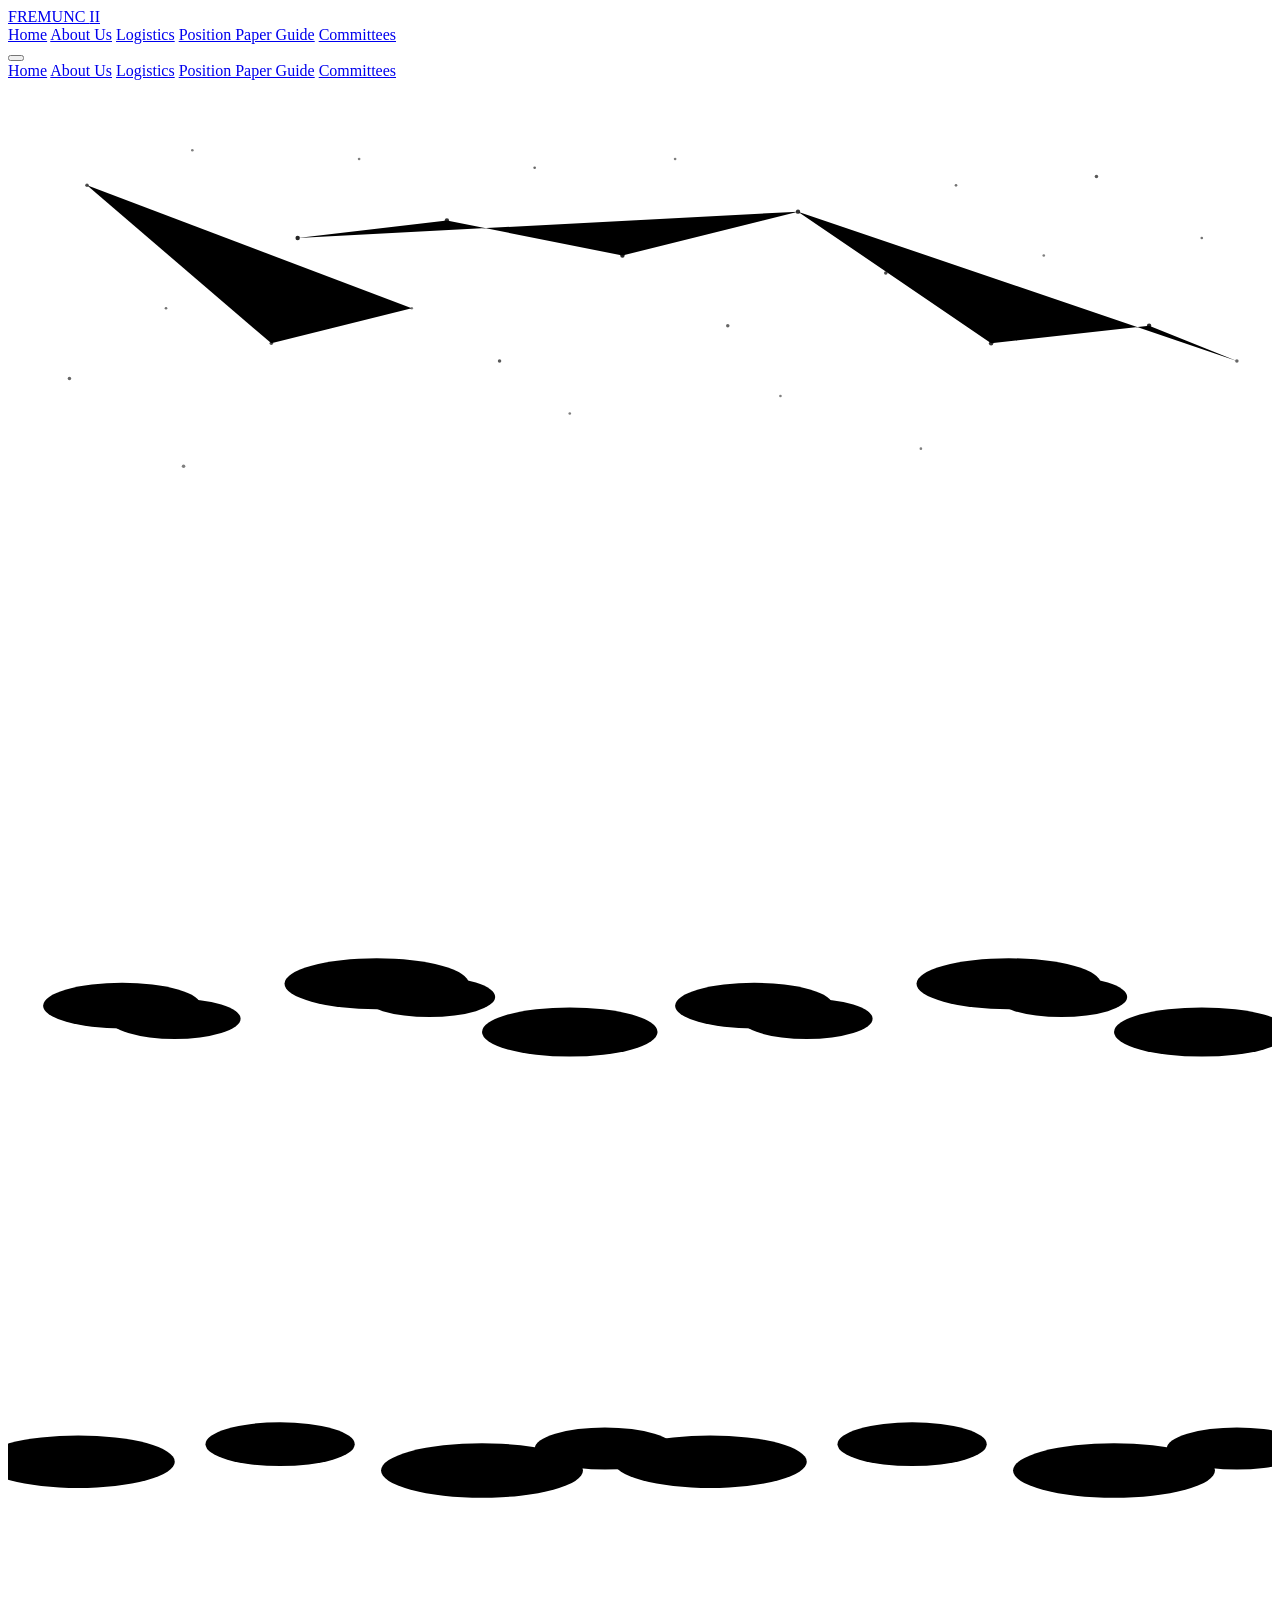
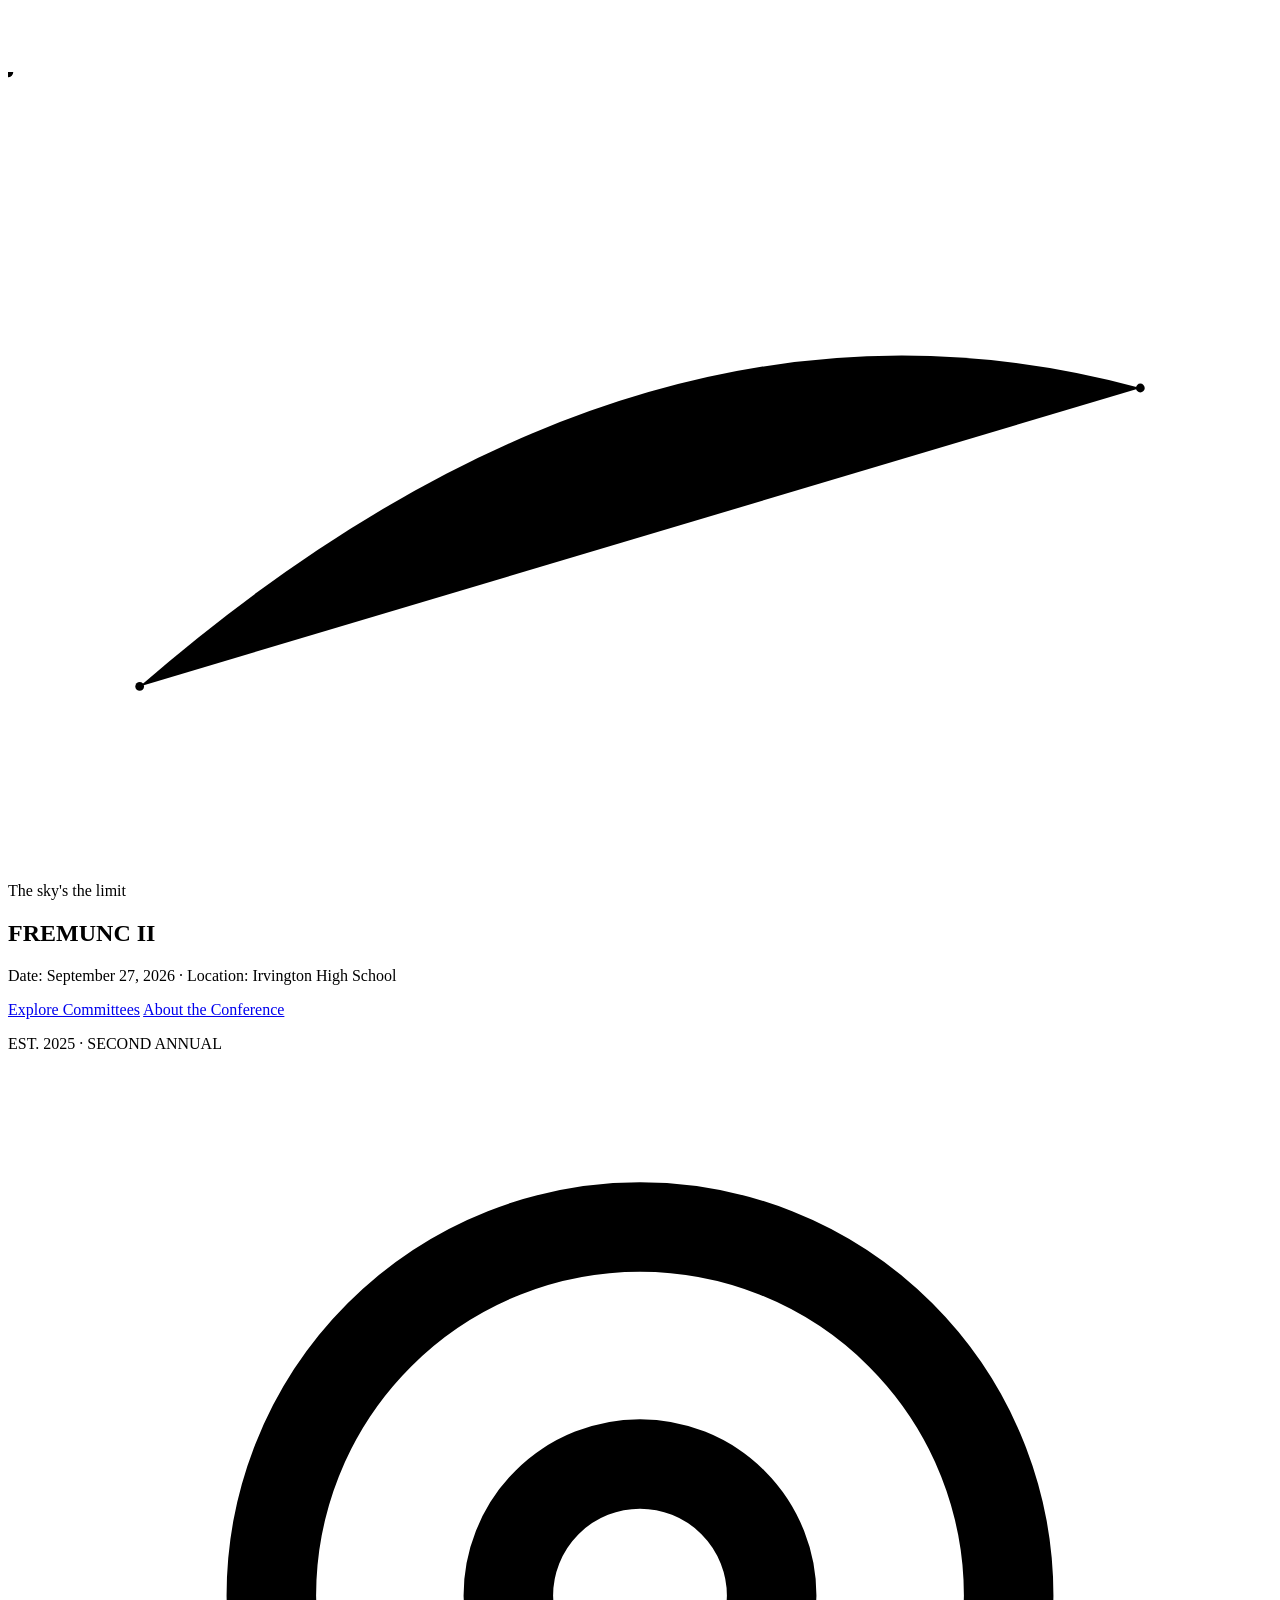
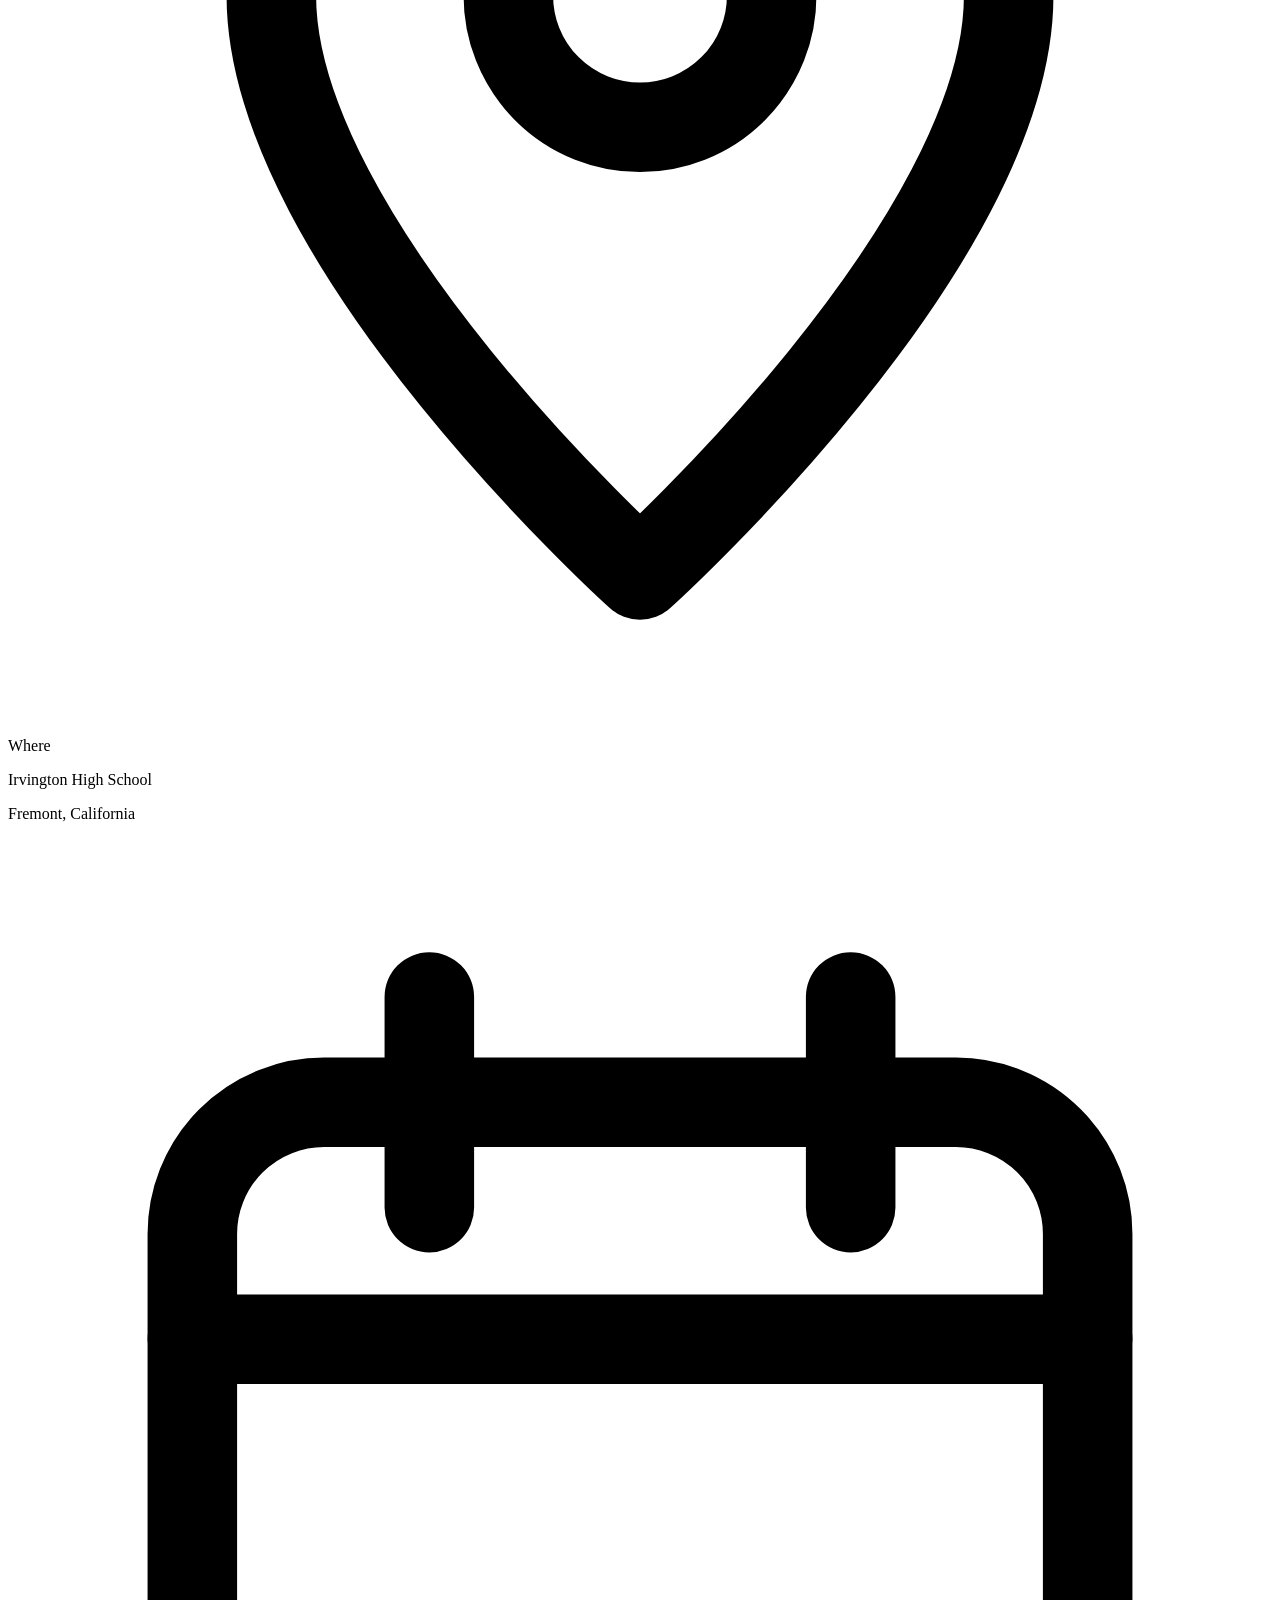
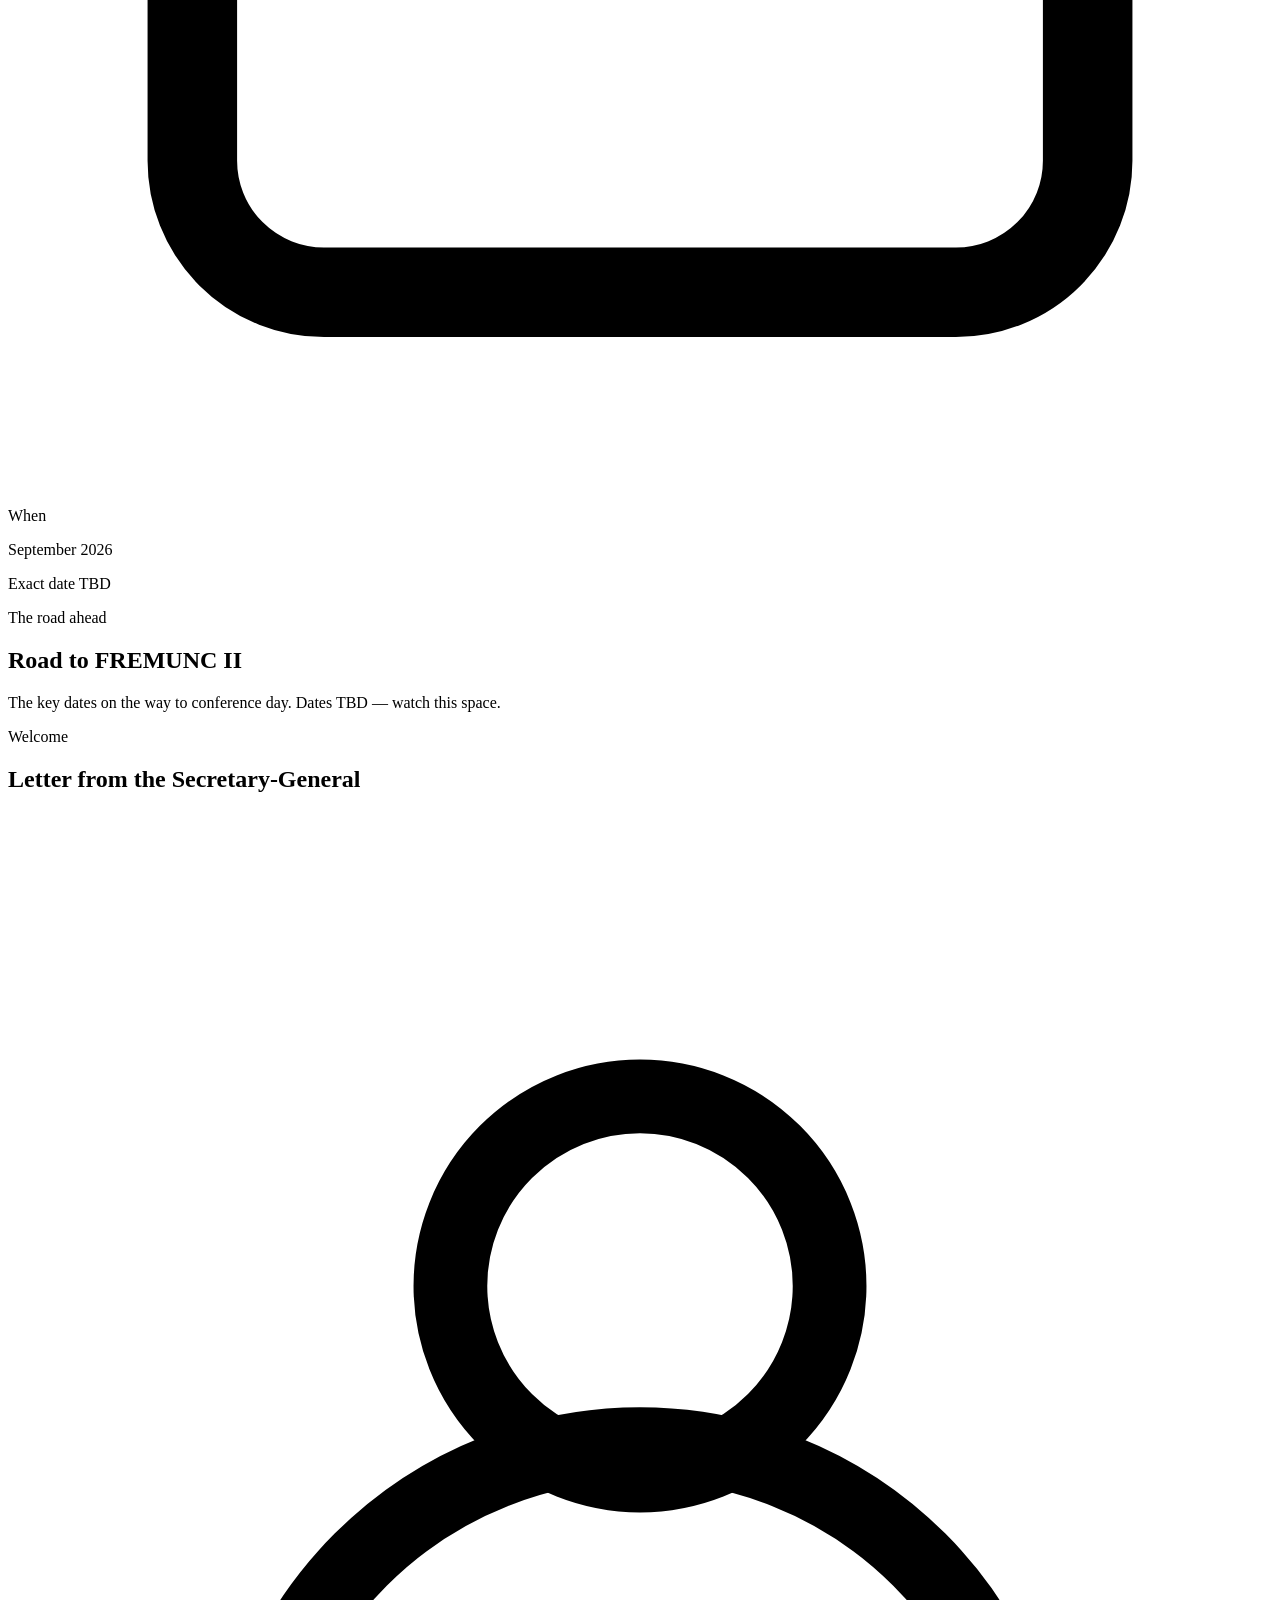
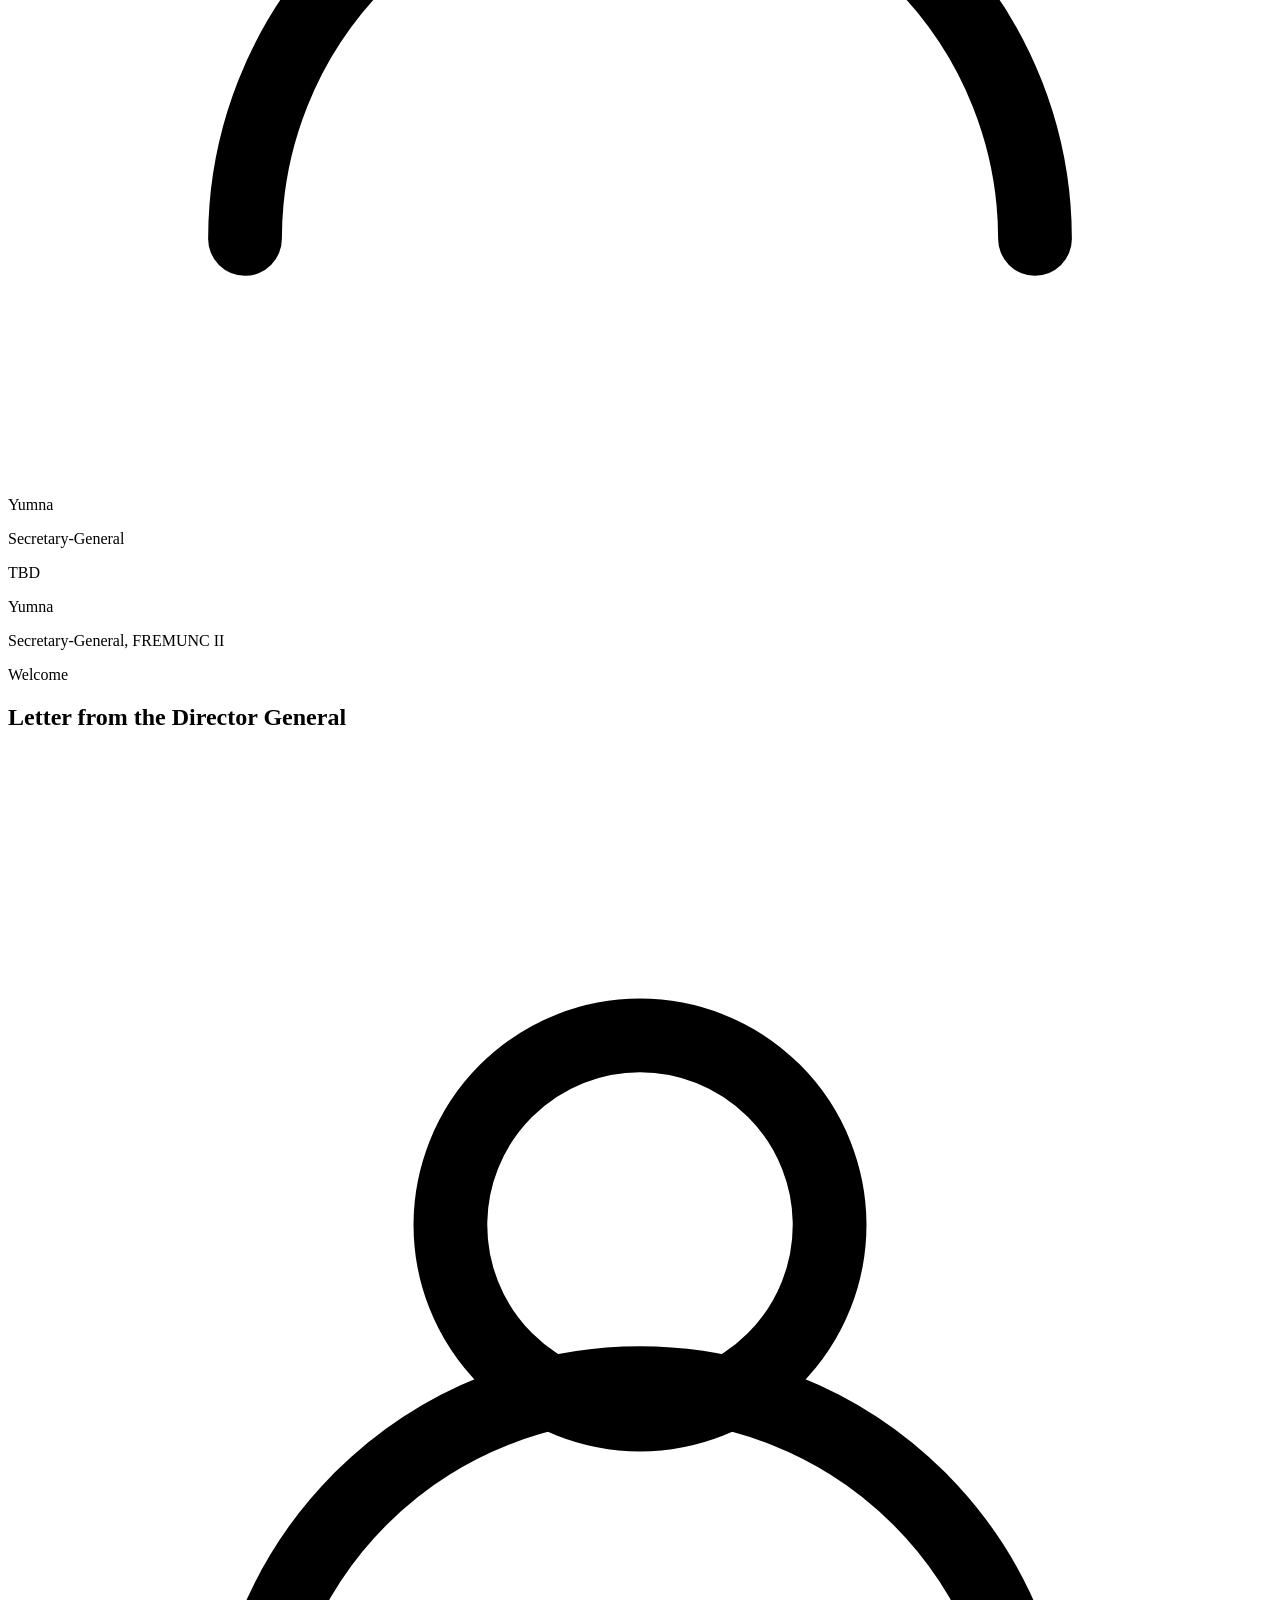
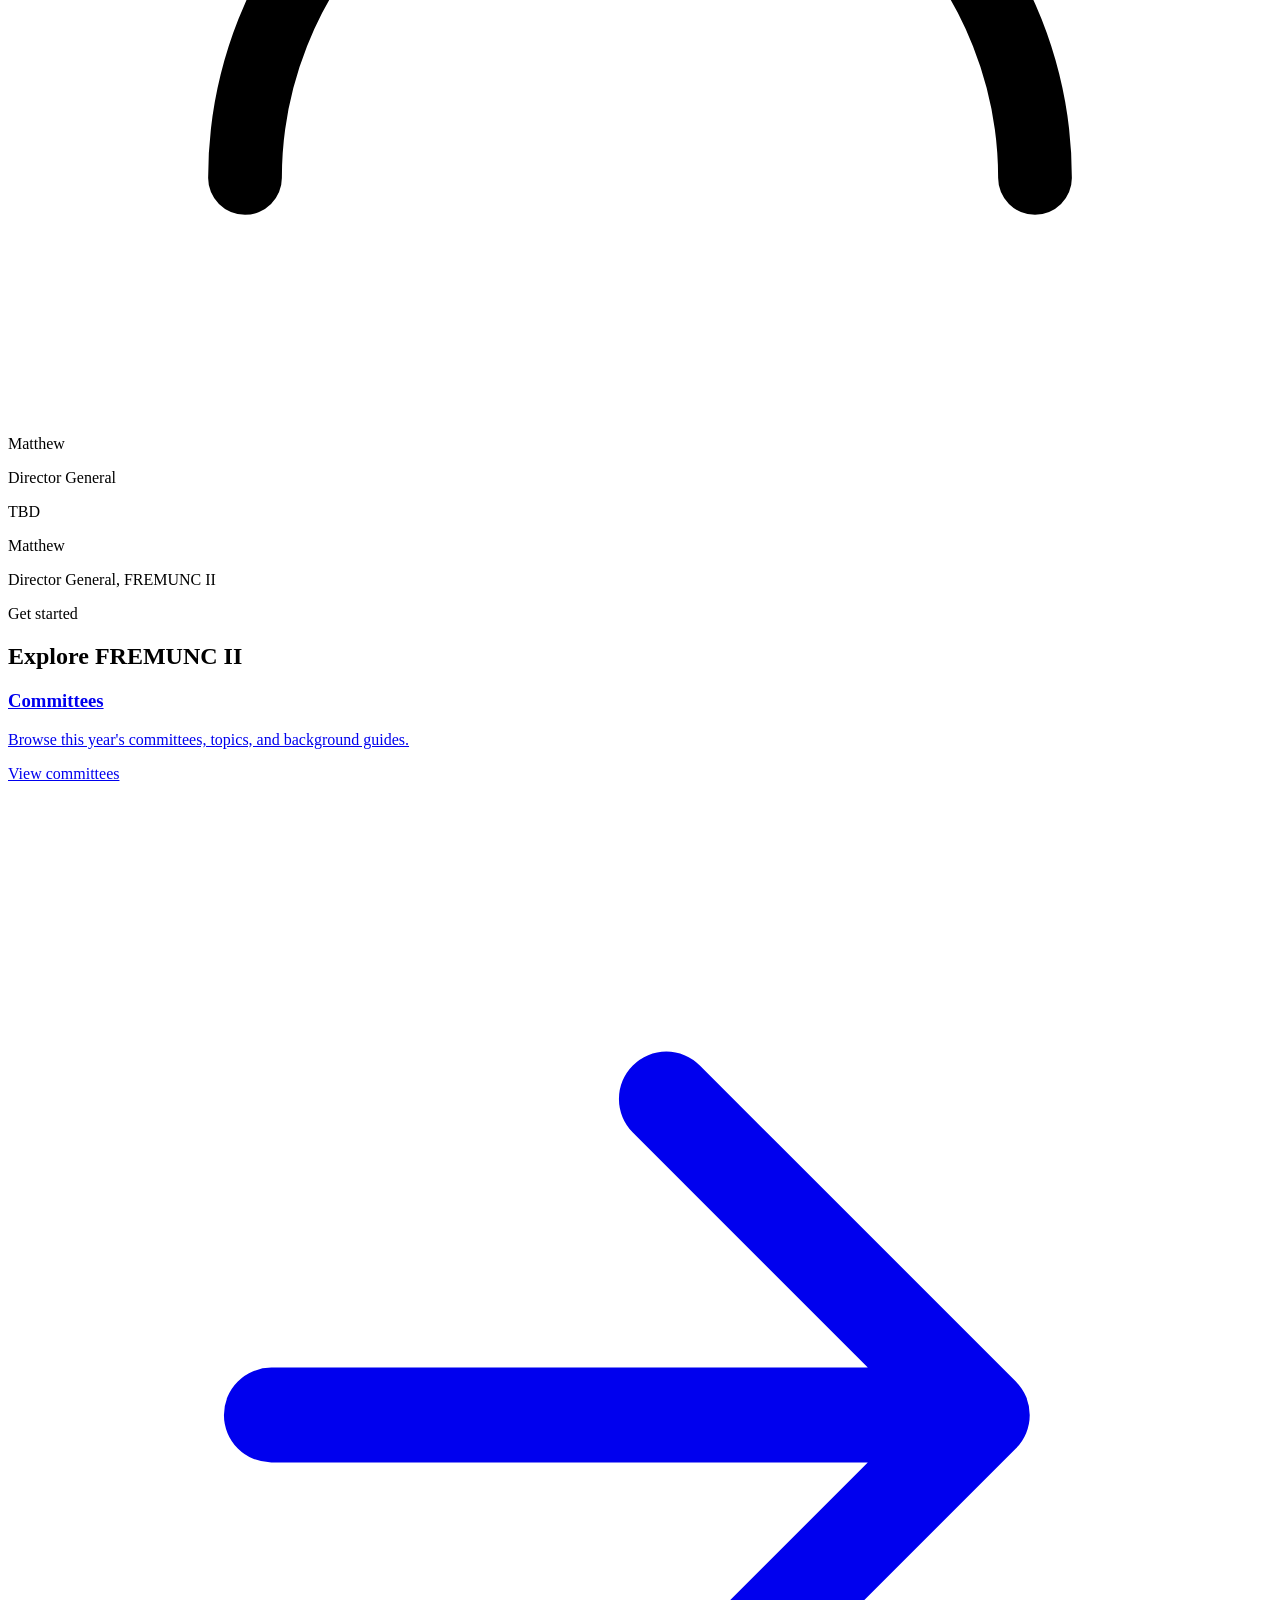
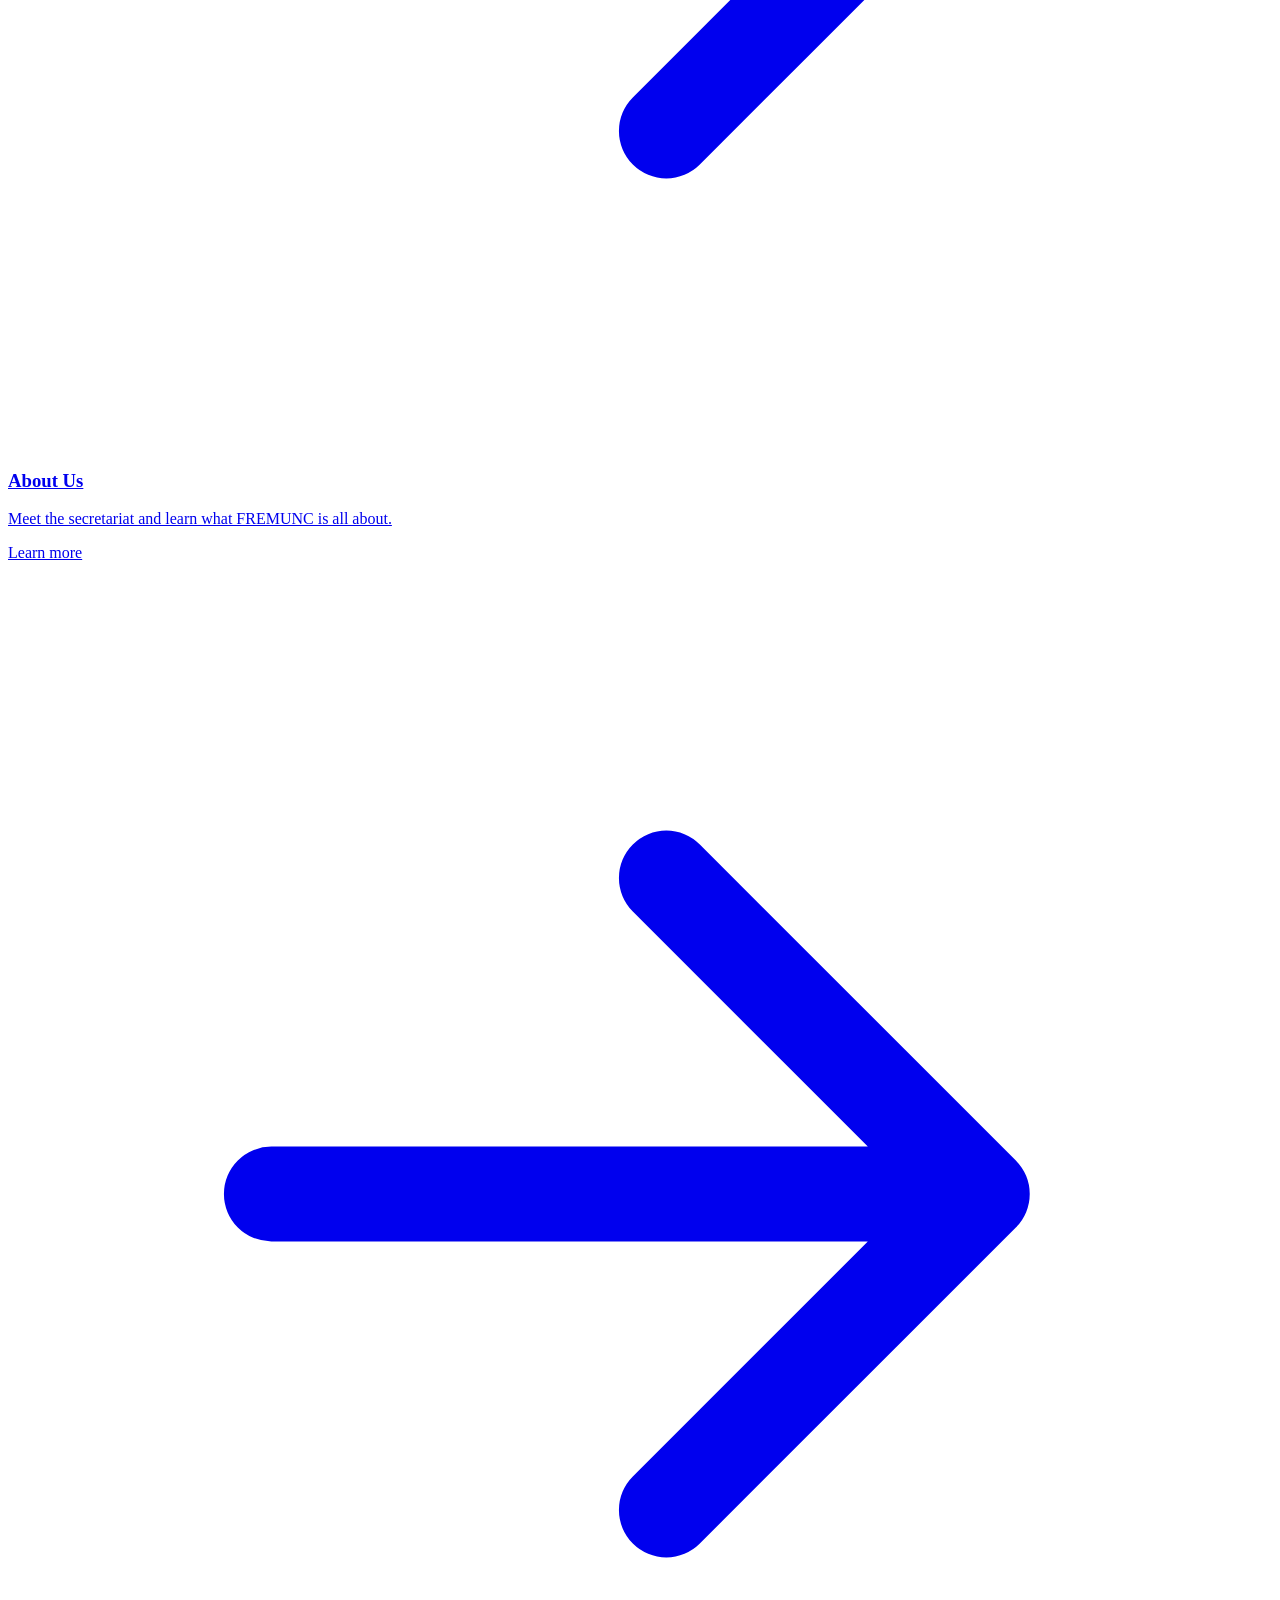
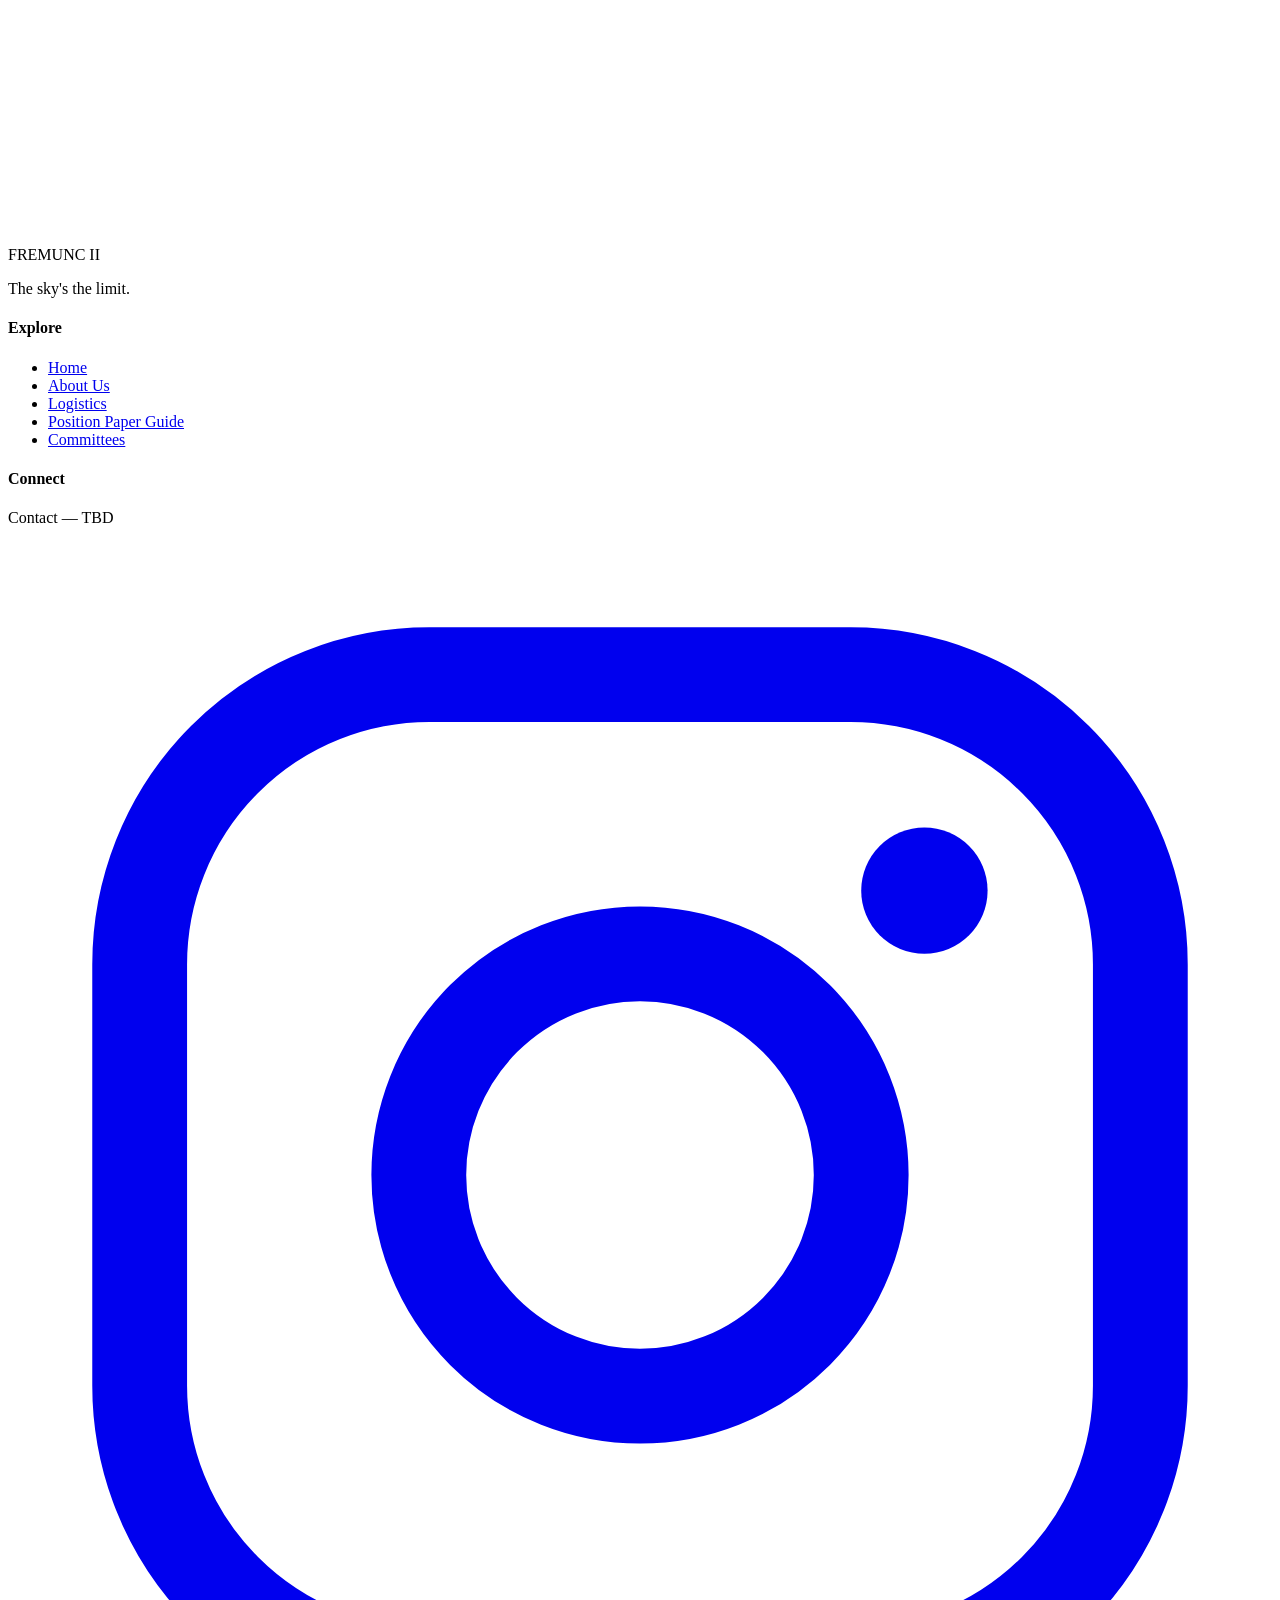
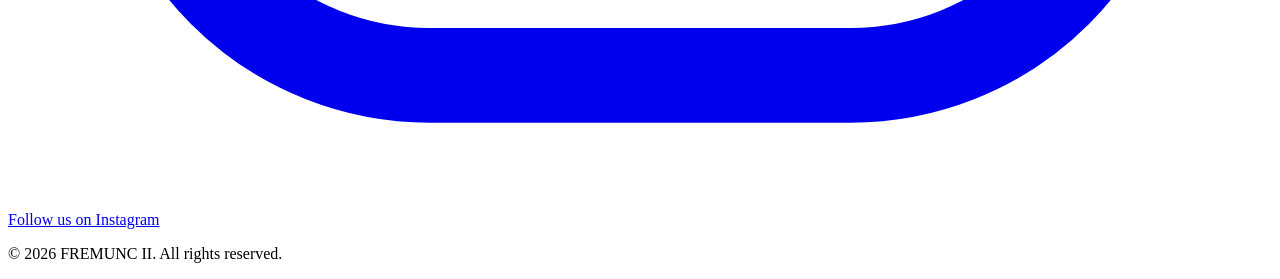
==== index.html @ cac78bc6 "Add files via upload" ====
<!DOCTYPE html>
<html lang="en">
<head>
  <meta charset="UTF-8">
  <meta name="viewport" content="width=device-width, initial-scale=1.0">
  <title>FREMUNC II — Home</title>
  <meta name="description" content="FREMUNC II — the second annual Model United Nations conference. The sky's the limit.">

  <!-- Fonts: Abril Fatface (display) + Inter (body) -->
  <link rel="preconnect" href="https://fonts.googleapis.com">
  <link rel="preconnect" href="https://fonts.gstatic.com" crossorigin>
  <link href="https://fonts.googleapis.com/css2?family=Abril+Fatface&family=Inter:wght@400;500;600&display=swap" rel="stylesheet">

  <link rel="stylesheet" href="css/styles.css">

  <!-- Progressive-enhancement flag: set before paint so scroll-reveal
       elements start hidden without a flash. -->
  <script>document.documentElement.classList.add('has-js');</script>
  <script src="js/main.js" defer></script>
</head>
<body>

  <!-- ============================ HEADER ============================ -->
  <header class="site-header" id="siteHeader">
    <div class="container header-inner">
      <a class="brand" href="index.html" aria-label="FREMUNC II — home">
        <!-- Swap this text lockup for your logo when ready:
             <img src="assets/logo.png" alt="FREMUNC II" class="brand-logo"> -->
        <span class="brand-lockup">FREMUNC&nbsp;<span class="brand-mark">II</span></span>
      </a>

      <nav class="nav-desktop" aria-label="Primary">
        <a href="index.html" class="active" aria-current="page">Home</a>
        <a href="about.html">About Us</a>
        <a href="logistics.html">Logistics</a>
        <a href="position-paper-guide.html">Position Paper Guide</a>
        <a href="committees.html">Committees</a>
      </nav>

      <button class="nav-toggle" id="navToggle" aria-label="Open menu"
              aria-expanded="false" aria-controls="mobileMenu">
        <span class="nav-toggle-bar"></span>
        <span class="nav-toggle-bar"></span>
        <span class="nav-toggle-bar"></span>
      </button>
    </div>
  </header>

  <!-- Full-screen mobile overlay menu -->
  <div class="mobile-menu" id="mobileMenu" aria-hidden="true">
    <nav class="mobile-nav" aria-label="Mobile">
      <a href="index.html" class="active" aria-current="page">Home</a>
      <a href="about.html">About Us</a>
      <a href="logistics.html">Logistics</a>
      <a href="position-paper-guide.html">Position Paper Guide</a>
      <a href="committees.html">Committees</a>
    </nav>
  </div>

  <!-- ============================= MAIN ============================= -->
  <main>

    <!-- ============================= HERO ============================= -->
    <section class="hero" id="hero">

      <!-- Parallax sky: three inline-SVG layers (no image files). Each layer
           is translated at its own rate by initHeroParallax() in main.js. -->
      <div class="hero-sky" aria-hidden="true">

        <!-- BACK — faint scattered constellation points + a few links -->
        <div class="hero-layer" data-depth="0.12">
          <svg class="hero-constellation" viewBox="0 0 1440 900"
               preserveAspectRatio="xMidYMid slice" focusable="false">
            <g class="c-lines">
              <polyline class="c-line" points="330,180 500,160 700,200 900,150"/>
              <polyline class="c-line" points="90,120 300,300 460,260"/>
              <polyline class="c-line" points="900,150 1120,300 1300,280 1400,320"/>
            </g>
            <g class="c-dots">
              <circle class="c-dot" cx="90"   cy="120" r="2"   opacity="0.7"/>
              <circle class="c-dot" cx="210"  cy="80"  r="1.5" opacity="0.5"/>
              <circle class="c-dot" cx="330"  cy="180" r="2.5" opacity="0.85"/>
              <circle class="c-dot" cx="180"  cy="260" r="1.5" opacity="0.55"/>
              <circle class="c-dot" cx="70"   cy="340" r="2"   opacity="0.6"/>
              <circle class="c-dot" cx="400"  cy="90"  r="1.5" opacity="0.5"/>
              <circle class="c-dot" cx="300"  cy="300" r="2"   opacity="0.7"/>
              <circle class="c-dot" cx="500"  cy="160" r="2.5" opacity="0.8"/>
              <circle class="c-dot" cx="460"  cy="260" r="1.5" opacity="0.5"/>
              <circle class="c-dot" cx="600"  cy="100" r="1.5" opacity="0.6"/>
              <circle class="c-dot" cx="560"  cy="320" r="2"   opacity="0.65"/>
              <circle class="c-dot" cx="700"  cy="200" r="2.5" opacity="0.85"/>
              <circle class="c-dot" cx="760"  cy="90"  r="1.5" opacity="0.5"/>
              <circle class="c-dot" cx="820"  cy="280" r="2"   opacity="0.6"/>
              <circle class="c-dot" cx="900"  cy="150" r="2.5" opacity="0.8"/>
              <circle class="c-dot" cx="880"  cy="360" r="1.5" opacity="0.5"/>
              <circle class="c-dot" cx="1000" cy="220" r="2"   opacity="0.7"/>
              <circle class="c-dot" cx="1080" cy="120" r="1.5" opacity="0.55"/>
              <circle class="c-dot" cx="1120" cy="300" r="2.5" opacity="0.8"/>
              <circle class="c-dot" cx="1180" cy="200" r="1.5" opacity="0.5"/>
              <circle class="c-dot" cx="1240" cy="110" r="2"   opacity="0.65"/>
              <circle class="c-dot" cx="1300" cy="280" r="2.5" opacity="0.85"/>
              <circle class="c-dot" cx="1360" cy="180" r="1.5" opacity="0.55"/>
              <circle class="c-dot" cx="1400" cy="320" r="2"   opacity="0.6"/>
              <circle class="c-dot" cx="640"  cy="380" r="1.5" opacity="0.5"/>
              <circle class="c-dot" cx="200"  cy="440" r="2"   opacity="0.5"/>
              <circle class="c-dot" cx="1040" cy="420" r="1.5" opacity="0.5"/>
            </g>
          </svg>
        </div>

        <!-- MID — two soft cloud bands drifting at different speeds. Each band
             is 200% wide with the cloud set duplicated so translateX(-50%)
             loops seamlessly. -->
        <div class="hero-layer" data-depth="0.26">
          <div class="hero-clouds hero-clouds--a">
            <svg class="cloud-svg" viewBox="0 0 2880 900" preserveAspectRatio="none" focusable="false">
              <g class="cloud-shapes">
                <ellipse cx="260"  cy="300" rx="180" ry="52"/>
                <ellipse cx="380"  cy="330" rx="150" ry="46"/>
                <ellipse cx="840"  cy="250" rx="210" ry="58"/>
                <ellipse cx="960"  cy="280" rx="150" ry="46"/>
                <ellipse cx="1280" cy="360" rx="200" ry="56"/>
              </g>
              <g class="cloud-shapes" transform="translate(1440 0)">
                <ellipse cx="260"  cy="300" rx="180" ry="52"/>
                <ellipse cx="380"  cy="330" rx="150" ry="46"/>
                <ellipse cx="840"  cy="250" rx="210" ry="58"/>
                <ellipse cx="960"  cy="280" rx="150" ry="46"/>
                <ellipse cx="1280" cy="360" rx="200" ry="56"/>
              </g>
            </svg>
          </div>
          <div class="hero-clouds hero-clouds--b">
            <svg class="cloud-svg" viewBox="0 0 2880 900" preserveAspectRatio="none" focusable="false">
              <g class="cloud-shapes">
                <ellipse cx="160"  cy="430" rx="220" ry="60"/>
                <ellipse cx="620"  cy="390" rx="170" ry="50"/>
                <ellipse cx="1080" cy="450" rx="230" ry="62"/>
                <ellipse cx="1360" cy="400" rx="160" ry="48"/>
              </g>
              <g class="cloud-shapes" transform="translate(1440 0)">
                <ellipse cx="160"  cy="430" rx="220" ry="60"/>
                <ellipse cx="620"  cy="390" rx="170" ry="50"/>
                <ellipse cx="1080" cy="450" rx="230" ry="62"/>
                <ellipse cx="1360" cy="400" rx="160" ry="48"/>
              </g>
            </svg>
          </div>
        </div>

        <!-- FRONT — arcing flight path with a dot travelling along it -->
        <div class="hero-layer" data-depth="0.42">
          <svg class="hero-flight" viewBox="0 0 1440 900"
               preserveAspectRatio="xMidYMid slice" focusable="false">
            <path class="flight-path" d="M 150 700 Q 720 205 1290 360"/>
            <circle class="flight-pin" cx="150"  cy="700" r="5"/>
            <circle class="flight-pin" cx="1290" cy="360" r="5"/>
            <!-- travels via CSS offset-path (same d as the line above) -->
            <circle class="flight-plane" r="6"/>
          </svg>
        </div>
      </div>

      <!-- Content: lower-left, left-aligned -->
      <div class="hero-content">
        <div class="container">
          <p class="eyebrow hero-eyebrow">The sky's the limit</p>

          <!-- Each character is its own clip-slot so it can rise in on load. -->
          <!-- Chars are packed with no whitespace between them (whitespace
               between inline-blocks would add gaps); each word is nowrap so
               the title only ever breaks at the space, never mid-word. -->
          <h1 class="hero-title" aria-label="FREMUNC II">
            <span class="hero-title-inner" aria-hidden="true"><span class="hero-word"><span class="char"><span class="ci" style="--i:0">F</span></span><span class="char"><span class="ci" style="--i:1">R</span></span><span class="char"><span class="ci" style="--i:2">E</span></span><span class="char"><span class="ci" style="--i:3">M</span></span><span class="char"><span class="ci" style="--i:4">U</span></span><span class="char"><span class="ci" style="--i:5">N</span></span><span class="char"><span class="ci" style="--i:6">C</span></span></span> <span class="hero-word"><span class="char"><span class="ci" style="--i:7">I</span></span><span class="char"><span class="ci" style="--i:8">I</span></span></span></span>
          </h1>

          <div class="hero-details">
            <!-- Date and venue confirmed. -->
            <p class="hero-meta">
              <span>Date: September 27, 2026</span>
              <span class="sep" aria-hidden="true">·</span>
              <span>Location: Irvington High School</span>
            </p>

            <div class="hero-actions">
              <a class="btn-primary" href="committees.html">Explore Committees</a>
              <a class="btn-secondary" href="about.html">About the Conference</a>
            </div>
          </div>
        </div>
      </div>

      <!-- Vertical monospace label, bottom-right -->
      <p class="hero-est" aria-hidden="true">EST. 2025 · SECOND ANNUAL</p>

      <!-- Thin animated scroll indicator, bottom-center -->
      <a class="hero-scroll" href="#at-a-glance" aria-label="Scroll to content">
        <span class="hero-scroll-line"></span>
      </a>
    </section>

    <!-- ===================== WHERE / WHEN INFO BAR ==================== -->
    <section class="infobar" id="at-a-glance" aria-label="Where and when">
      <div class="container infobar-inner">
        <div class="infobar-item">
          <p class="infobar-label">
            <svg viewBox="0 0 24 24" fill="none" aria-hidden="true">
              <path d="M12 21s7-6.3 7-11a7 7 0 1 0-14 0c0 4.7 7 11 7 11z"
                    stroke="currentColor" stroke-width="1.7" stroke-linejoin="round"/>
              <circle cx="12" cy="10" r="2.5" stroke="currentColor" stroke-width="1.7"/>
            </svg>
            Where
          </p>
          <p class="infobar-primary">Irvington High School</p>
          <p class="infobar-secondary">Fremont, California</p>
        </div>

        <div class="infobar-rule" aria-hidden="true"></div>

        <div class="infobar-item">
          <p class="infobar-label">
            <svg viewBox="0 0 24 24" fill="none" aria-hidden="true">
              <rect x="3.5" y="5" width="17" height="15" rx="2.5" stroke="currentColor" stroke-width="1.7"/>
              <path d="M3.5 9.5h17M8 3v4M16 3v4"
                    stroke="currentColor" stroke-width="1.7" stroke-linecap="round"/>
            </svg>
            When
          </p>
          <p class="infobar-primary">September 2026</p>
          <p class="infobar-secondary">Exact date <span class="tbd">TBD</span></p>
        </div>
      </div>
    </section>

    <!-- ==================== ROAD TO FREMUNC II ==================== -->
    <!-- Milestones are rendered from TIMELINE_MILESTONES in js/main.js.
         Wide screens with motion allowed get the scroll-pinned horizontal
         timeline; otherwise a vertical IntersectionObserver timeline. -->
    <section class="timeline-section" id="road" aria-labelledby="road-heading">
      <div class="timeline-pin">
        <div class="timeline-progress" aria-hidden="true"><span class="timeline-progress-fill"></span></div>

        <div class="timeline-topbar">
          <div class="container">
            <div class="section-head">
              <p class="eyebrow">The road ahead</p>
              <h2 id="road-heading">Road to FREMUNC II</h2>
              <p>The key dates on the way to conference day. <span class="tbd">Dates TBD</span> — watch this space.</p>
            </div>
          </div>
        </div>

        <div class="timeline-viewport">
          <div class="timeline-track" id="timelineTrack">
            <div class="timeline-rail" aria-hidden="true"><span class="timeline-rail-fill"></span></div>
            <ol class="timeline-list" id="timelineList"></ol>
          </div>
        </div>
      </div>
    </section>

    <!-- ============ LETTER FROM THE SECRETARY-GENERAL ================= -->
    <section class="section section-alt" aria-labelledby="sg-heading">
      <div class="container">
        <div class="section-head">
          <p class="eyebrow">Welcome</p>
          <h2 id="sg-heading">Letter from the Secretary-General</h2>
        </div>

        <div class="letter">
          <div class="letter-media">
            <!-- TBD: swap this placeholder block for the real portrait, e.g.
                 <img class="portrait" src="assets/yumna.jpg" alt="Yumna, Secretary-General"> -->
            <div class="portrait" role="img" aria-label="Portrait of Yumna — photo coming soon">
              <svg viewBox="0 0 24 24" fill="none" aria-hidden="true">
                <circle cx="12" cy="9" r="3.6" stroke="currentColor" stroke-width="1.4"/>
                <path d="M4.5 19.5a7.5 7.5 0 0 1 15 0" stroke="currentColor"
                      stroke-width="1.4" stroke-linecap="round"/>
              </svg>
            </div>
            <div class="portrait-caption">
              <p class="portrait-name">Yumna</p>
              <p class="portrait-role">Secretary-General</p>
            </div>
          </div>

          <div class="letter-body">
            <!-- TBD: paste the Secretary-General's letter here, one <p> per paragraph. -->
            <div class="tbd-block">
              <p class="tbd">TBD</p>
            </div>

            <div class="letter-signature">
              <p class="sig-name">Yumna</p>
              <p class="sig-role">Secretary-General, FREMUNC II</p>
            </div>
          </div>
        </div>
      </div>
    </section>

    <!-- ============ LETTER FROM THE DIRECTOR GENERAL ================== -->
    <section class="section" aria-labelledby="dg-heading">
      <div class="container">
        <div class="section-head">
          <p class="eyebrow">Welcome</p>
          <h2 id="dg-heading">Letter from the Director General</h2>
        </div>

        <div class="letter">
          <div class="letter-media">
            <!-- TBD: swap this placeholder block for the real portrait, e.g.
                 <img class="portrait" src="assets/matthew.jpg" alt="Matthew, Director General"> -->
            <div class="portrait" role="img" aria-label="Portrait of Matthew — photo coming soon">
              <svg viewBox="0 0 24 24" fill="none" aria-hidden="true">
                <circle cx="12" cy="9" r="3.6" stroke="currentColor" stroke-width="1.4"/>
                <path d="M4.5 19.5a7.5 7.5 0 0 1 15 0" stroke="currentColor"
                      stroke-width="1.4" stroke-linecap="round"/>
              </svg>
            </div>
            <div class="portrait-caption">
              <p class="portrait-name">Matthew</p>
              <p class="portrait-role">Director General</p>
            </div>
          </div>

          <div class="letter-body">
            <!-- TBD: paste the Director General's letter here, one <p> per paragraph. -->
            <div class="tbd-block">
              <p class="tbd">TBD</p>
            </div>

            <div class="letter-signature">
              <p class="sig-name">Matthew</p>
              <p class="sig-role">Director General, FREMUNC II</p>
            </div>
          </div>
        </div>
      </div>
    </section>

    <!-- ======================= EXPLORE FREMUNC II ===================== -->
    <!-- Kept on the white background so the pale-blue cards read as blue.
         Extra bottom padding lets it breathe into the footer. -->
    <section class="section explore-section" aria-labelledby="explore-heading">
      <div class="container">
        <div class="section-head center">
          <p class="eyebrow">Get started</p>
          <h2 id="explore-heading">Explore FREMUNC II</h2>
        </div>

        <div class="grid-2">
          <a class="explore-card" href="committees.html">
            <div>
              <h3>Committees</h3>
              <p>Browse this year's committees, topics, and background guides.</p>
            </div>
            <span class="explore-arrow">
              View committees
              <svg viewBox="0 0 24 24" fill="none" aria-hidden="true">
                <path d="M5 12h13M12.5 6l6 6-6 6" stroke="currentColor" stroke-width="1.8"
                      stroke-linecap="round" stroke-linejoin="round"/>
              </svg>
            </span>
          </a>

          <a class="explore-card" href="about.html">
            <div>
              <h3>About Us</h3>
              <p>Meet the secretariat and learn what FREMUNC is all about.</p>
            </div>
            <span class="explore-arrow">
              Learn more
              <svg viewBox="0 0 24 24" fill="none" aria-hidden="true">
                <path d="M5 12h13M12.5 6l6 6-6 6" stroke="currentColor" stroke-width="1.8"
                      stroke-linecap="round" stroke-linejoin="round"/>
              </svg>
            </span>
          </a>
        </div>
      </div>
    </section>

  </main>

  <!-- ============================ FOOTER ============================ -->
  <footer class="site-footer">
    <div class="container footer-grid">
      <div class="footer-col">
        <p class="footer-brand-name">FREMUNC&nbsp;<span class="brand-mark">II</span></p>
        <p class="footer-tagline">The sky's the limit.</p>
      </div>

      <div class="footer-col">
        <h4>Explore</h4>
        <ul class="footer-links">
          <li><a href="index.html">Home</a></li>
          <li><a href="about.html">About Us</a></li>
          <li><a href="logistics.html">Logistics</a></li>
          <li><a href="position-paper-guide.html">Position Paper Guide</a></li>
          <li><a href="committees.html">Committees</a></li>
        </ul>
      </div>

      <div class="footer-col">
        <h4>Connect</h4>
        <p class="footer-contact">Contact — TBD</p>
        <!-- Paste the real Instagram URL/handle into href below
             (e.g. https://instagram.com/fremunc). -->
        <a class="btn-instagram" href="https://www.instagram.com/irvingtonmun/" target="_blank" rel="noopener noreferrer" aria-label="Follow FREMUNC II on Instagram">
          <svg viewBox="0 0 24 24" fill="none" aria-hidden="true">
            <rect x="2.5" y="2.5" width="19" height="19" rx="5.5"
                  stroke="currentColor" stroke-width="1.8"/>
            <circle cx="12" cy="12" r="4.2" stroke="currentColor" stroke-width="1.8"/>
            <circle cx="17.4" cy="6.6" r="1.2" fill="currentColor"/>
          </svg>
          Follow us on Instagram
        </a>
      </div>
    </div>

    <div class="footer-bottom">
      <div class="container">
        <p>&copy; 2026 FREMUNC II. All rights reserved.</p>
      </div>
    </div>
  </footer>

</body>
</html>
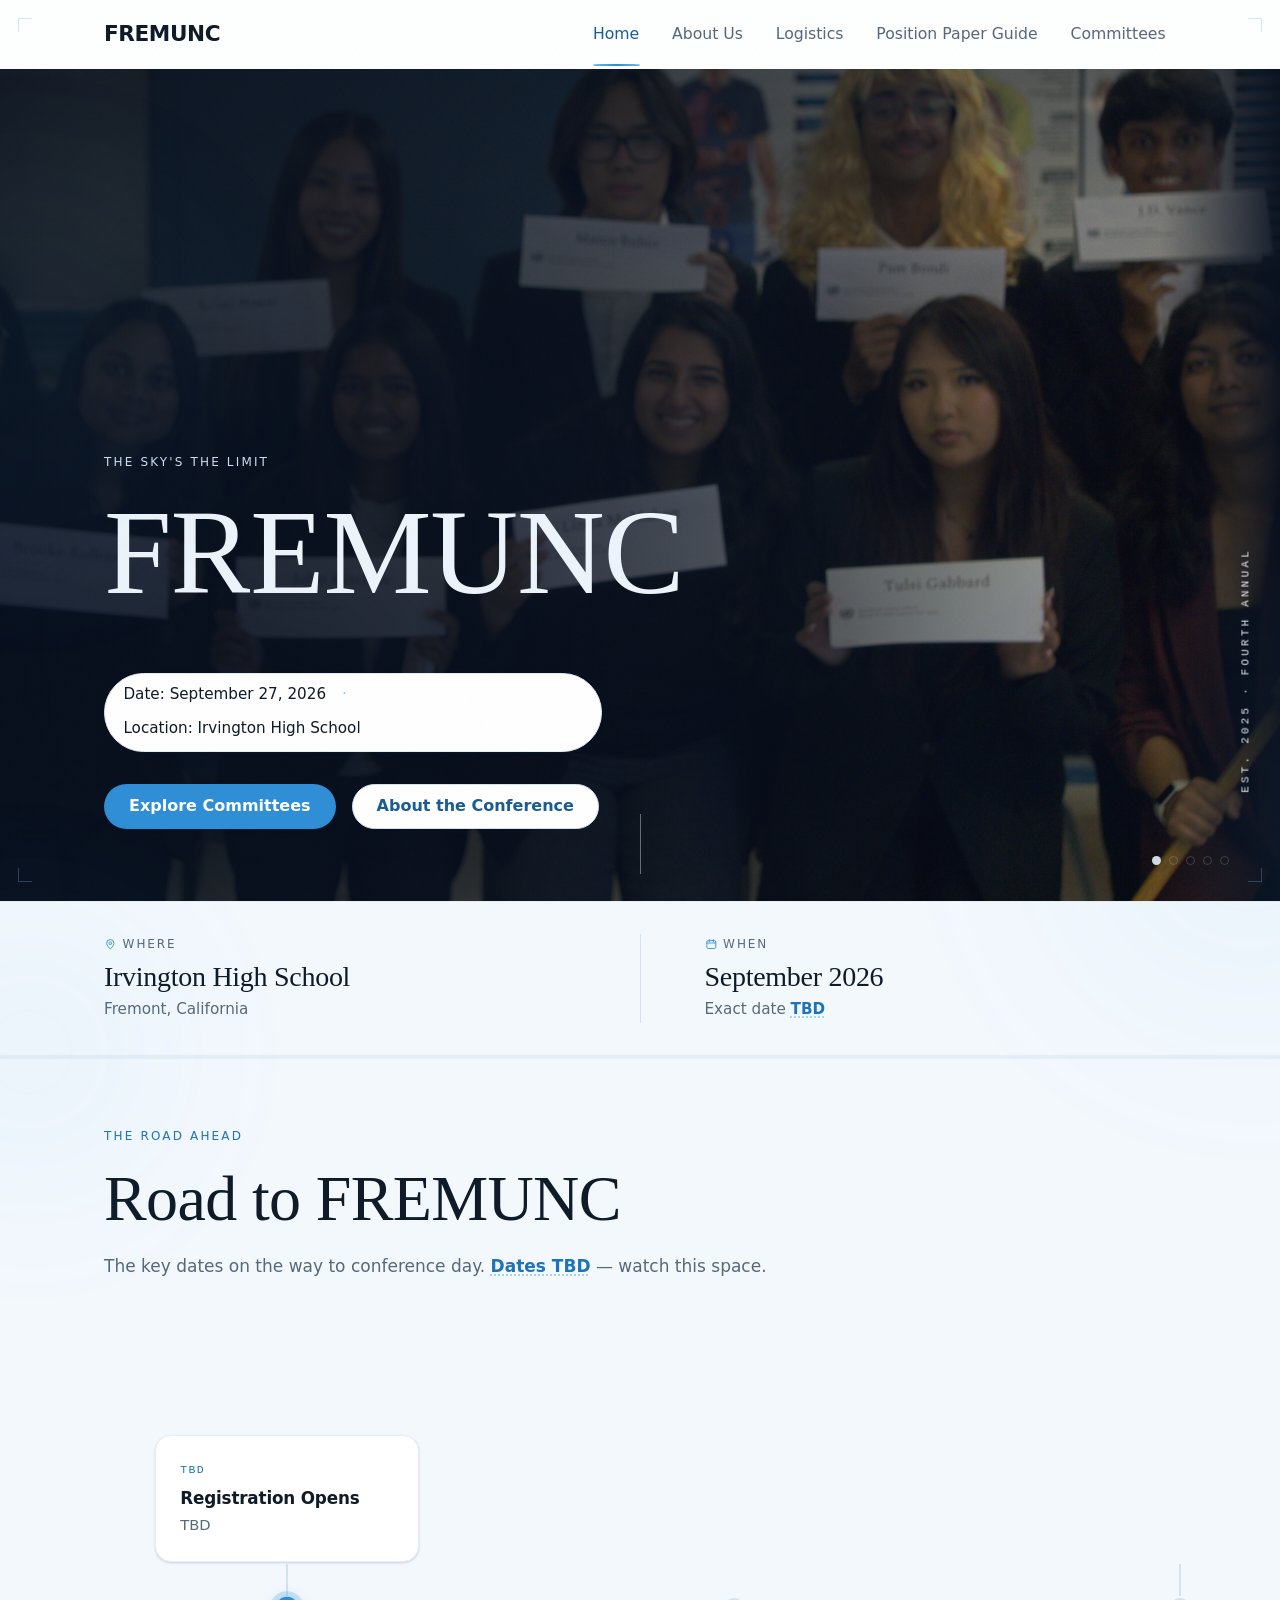
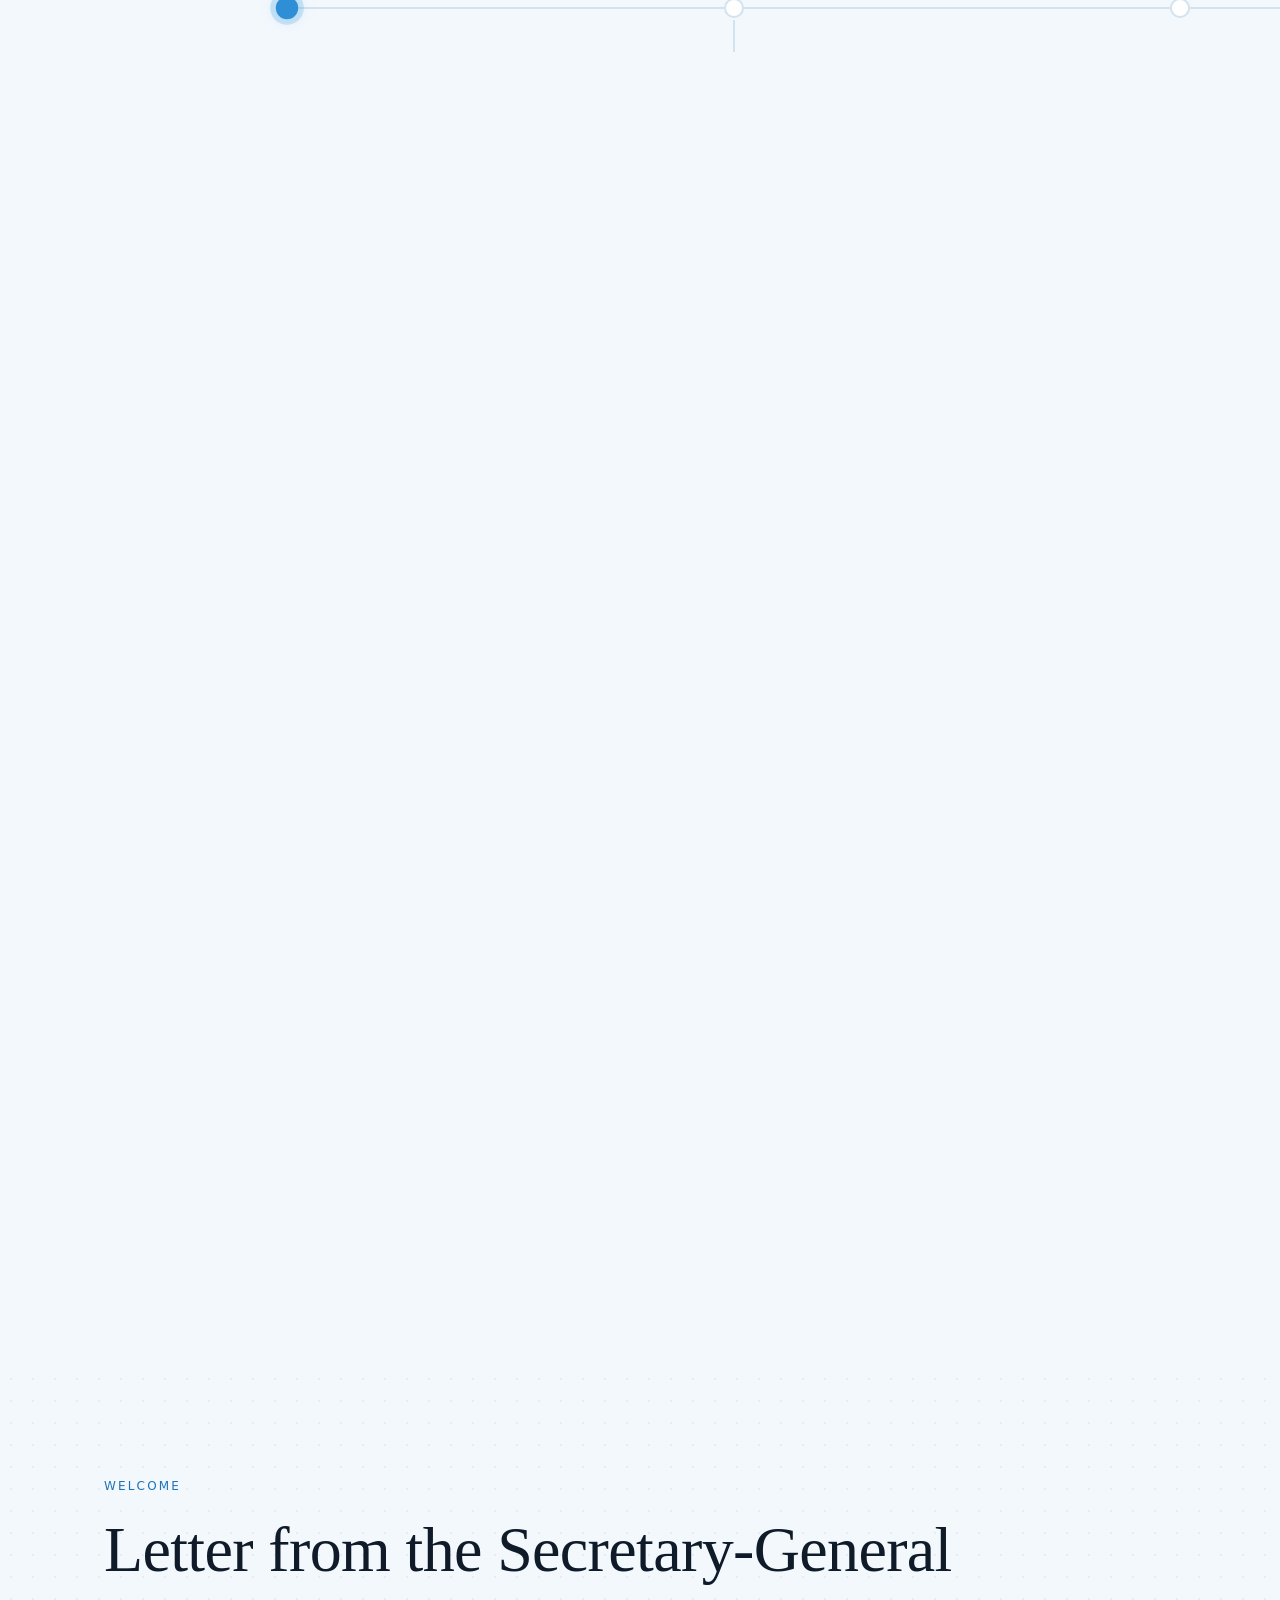
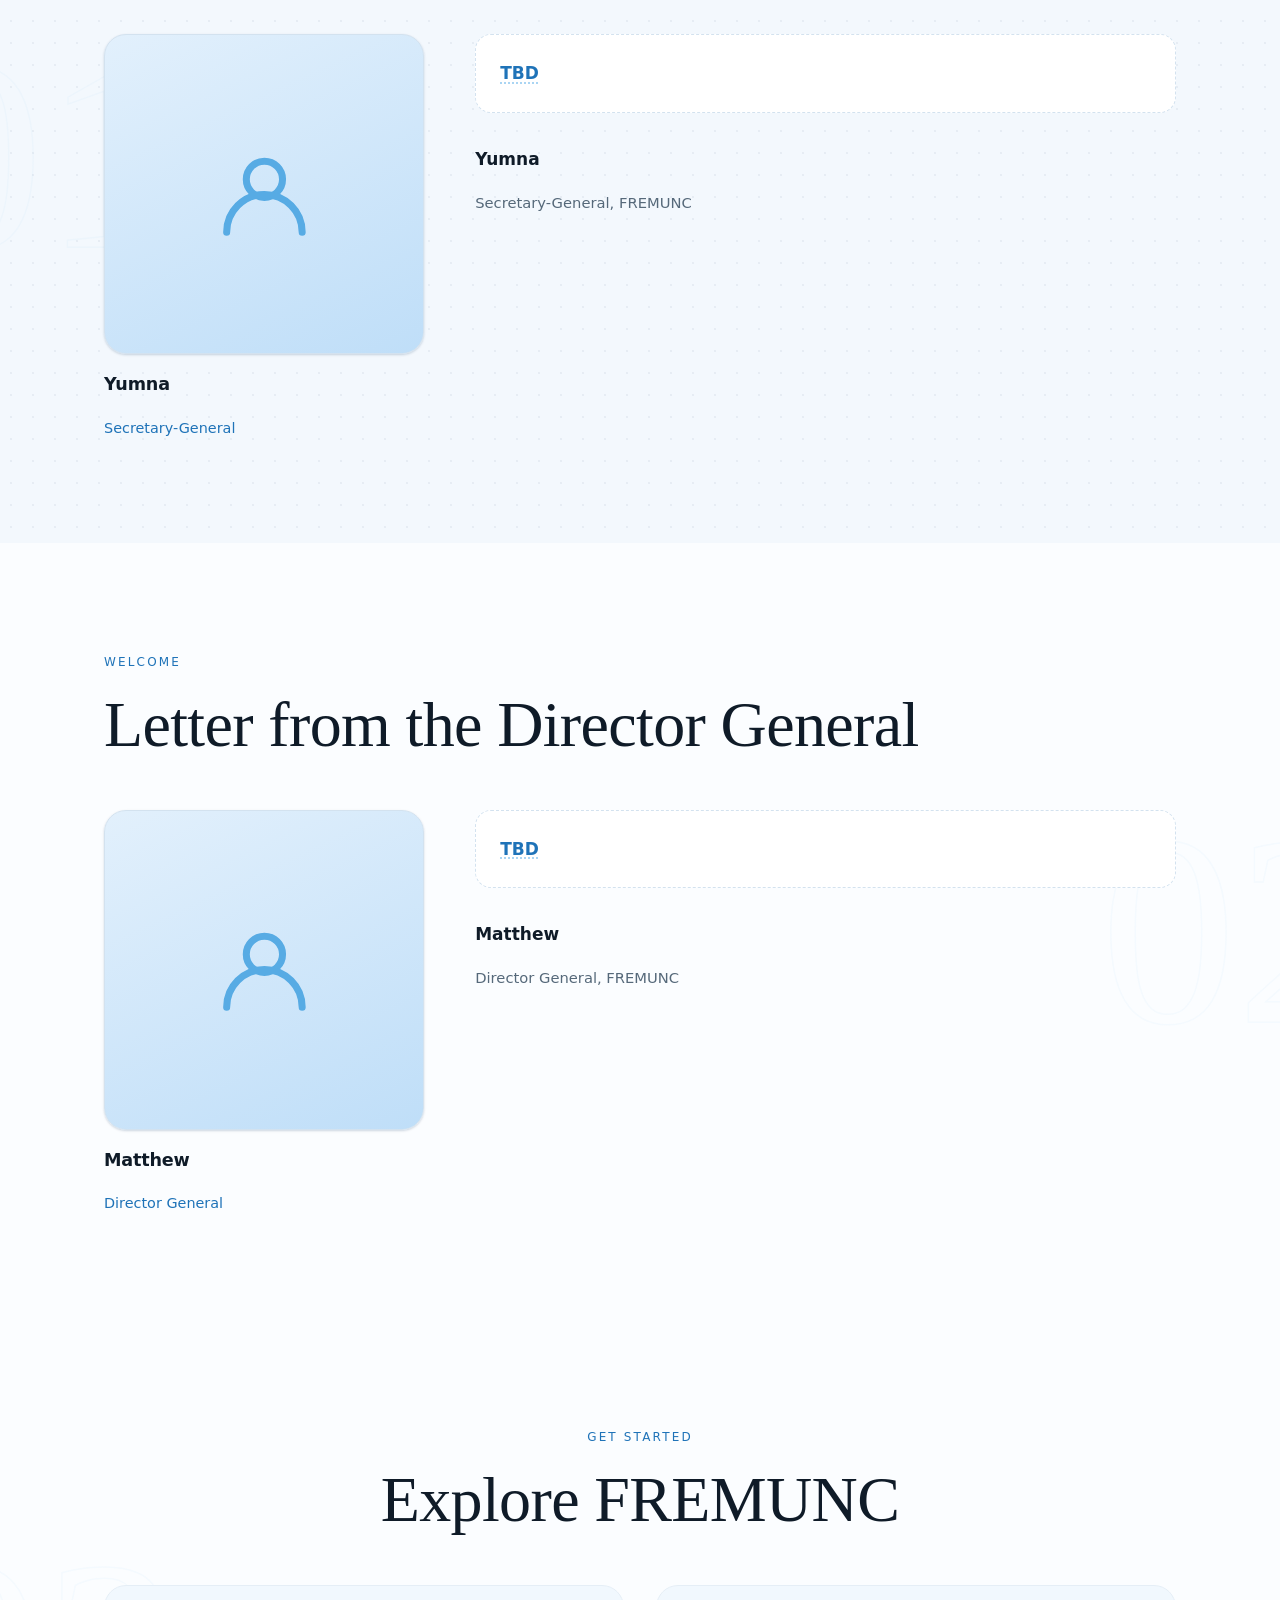
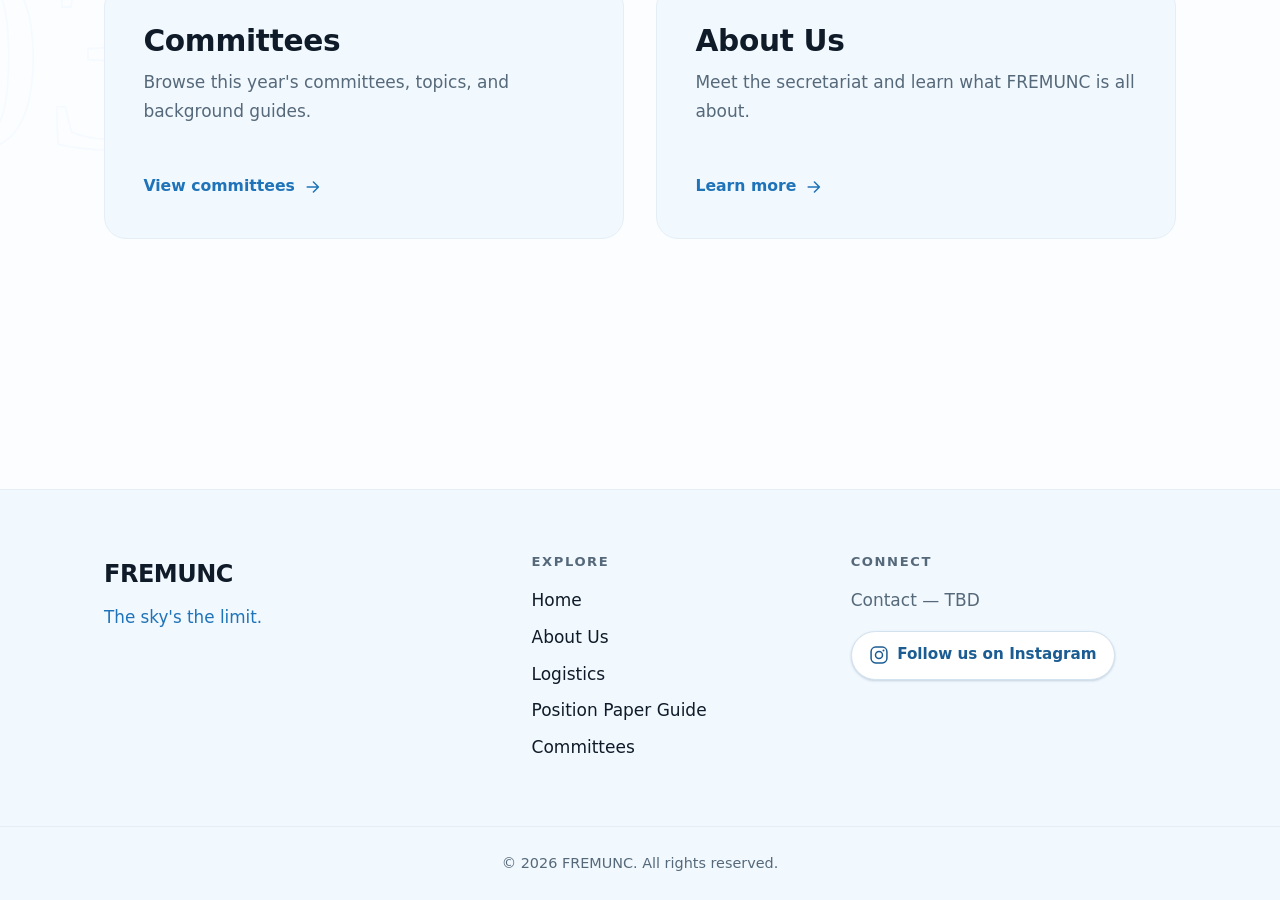
==== commit 5751d7a0: "Add files via upload" ====
--- a/index.html
+++ b/index.html
@@ -3,30 +3,30 @@
 <head>
   <meta charset="UTF-8">
   <meta name="viewport" content="width=device-width, initial-scale=1.0">
-  <title>FREMUNC II — Home</title>
-  <meta name="description" content="FREMUNC II — the second annual Model United Nations conference. The sky's the limit.">
+  <title>FREMUNC — Home</title>
+  <meta name="description" content="FREMUNC — the fourth annual Model United Nations conference. The sky's the limit.">
 
   <!-- Fonts: Abril Fatface (display) + Inter (body) -->
   <link rel="preconnect" href="https://fonts.googleapis.com">
   <link rel="preconnect" href="https://fonts.gstatic.com" crossorigin>
   <link href="https://fonts.googleapis.com/css2?family=Abril+Fatface&family=Inter:wght@400;500;600&display=swap" rel="stylesheet">
 
-  <link rel="stylesheet" href="css/styles.css">
+  <link rel="stylesheet" href="css/styles.css?v=11">
 
   <!-- Progressive-enhancement flag: set before paint so scroll-reveal
        elements start hidden without a flash. -->
   <script>document.documentElement.classList.add('has-js');</script>
-  <script src="js/main.js" defer></script>
+  <script src="js/main.js?v=11" defer></script>
 </head>
 <body>
 
   <!-- ============================ HEADER ============================ -->
   <header class="site-header" id="siteHeader">
     <div class="container header-inner">
-      <a class="brand" href="index.html" aria-label="FREMUNC II — home">
+      <a class="brand" href="index.html" aria-label="FREMUNC — home">
         <!-- Swap this text lockup for your logo when ready:
-             <img src="assets/logo.png" alt="FREMUNC II" class="brand-logo"> -->
-        <span class="brand-lockup">FREMUNC&nbsp;<span class="brand-mark">II</span></span>
+             <img src="assets/logo.png" alt="FREMUNC" class="brand-logo"> -->
+        <span class="brand-lockup">FREMUNC</span>
       </a>
 
       <nav class="nav-desktop" aria-label="Primary">
@@ -63,103 +63,19 @@
     <!-- ============================= HERO ============================= -->
     <section class="hero" id="hero">
 
-      <!-- Parallax sky: three inline-SVG layers (no image files). Each layer
-           is translated at its own rate by initHeroParallax() in main.js. -->
-      <div class="hero-sky" aria-hidden="true">
-
-        <!-- BACK — faint scattered constellation points + a few links -->
-        <div class="hero-layer" data-depth="0.12">
-          <svg class="hero-constellation" viewBox="0 0 1440 900"
-               preserveAspectRatio="xMidYMid slice" focusable="false">
-            <g class="c-lines">
-              <polyline class="c-line" points="330,180 500,160 700,200 900,150"/>
-              <polyline class="c-line" points="90,120 300,300 460,260"/>
-              <polyline class="c-line" points="900,150 1120,300 1300,280 1400,320"/>
-            </g>
-            <g class="c-dots">
-              <circle class="c-dot" cx="90"   cy="120" r="2"   opacity="0.7"/>
-              <circle class="c-dot" cx="210"  cy="80"  r="1.5" opacity="0.5"/>
-              <circle class="c-dot" cx="330"  cy="180" r="2.5" opacity="0.85"/>
-              <circle class="c-dot" cx="180"  cy="260" r="1.5" opacity="0.55"/>
-              <circle class="c-dot" cx="70"   cy="340" r="2"   opacity="0.6"/>
-              <circle class="c-dot" cx="400"  cy="90"  r="1.5" opacity="0.5"/>
-              <circle class="c-dot" cx="300"  cy="300" r="2"   opacity="0.7"/>
-              <circle class="c-dot" cx="500"  cy="160" r="2.5" opacity="0.8"/>
-              <circle class="c-dot" cx="460"  cy="260" r="1.5" opacity="0.5"/>
-              <circle class="c-dot" cx="600"  cy="100" r="1.5" opacity="0.6"/>
-              <circle class="c-dot" cx="560"  cy="320" r="2"   opacity="0.65"/>
-              <circle class="c-dot" cx="700"  cy="200" r="2.5" opacity="0.85"/>
-              <circle class="c-dot" cx="760"  cy="90"  r="1.5" opacity="0.5"/>
-              <circle class="c-dot" cx="820"  cy="280" r="2"   opacity="0.6"/>
-              <circle class="c-dot" cx="900"  cy="150" r="2.5" opacity="0.8"/>
-              <circle class="c-dot" cx="880"  cy="360" r="1.5" opacity="0.5"/>
-              <circle class="c-dot" cx="1000" cy="220" r="2"   opacity="0.7"/>
-              <circle class="c-dot" cx="1080" cy="120" r="1.5" opacity="0.55"/>
-              <circle class="c-dot" cx="1120" cy="300" r="2.5" opacity="0.8"/>
-              <circle class="c-dot" cx="1180" cy="200" r="1.5" opacity="0.5"/>
-              <circle class="c-dot" cx="1240" cy="110" r="2"   opacity="0.65"/>
-              <circle class="c-dot" cx="1300" cy="280" r="2.5" opacity="0.85"/>
-              <circle class="c-dot" cx="1360" cy="180" r="1.5" opacity="0.55"/>
-              <circle class="c-dot" cx="1400" cy="320" r="2"   opacity="0.6"/>
-              <circle class="c-dot" cx="640"  cy="380" r="1.5" opacity="0.5"/>
-              <circle class="c-dot" cx="200"  cy="440" r="2"   opacity="0.5"/>
-              <circle class="c-dot" cx="1040" cy="420" r="1.5" opacity="0.5"/>
-            </g>
-          </svg>
-        </div>
-
-        <!-- MID — two soft cloud bands drifting at different speeds. Each band
-             is 200% wide with the cloud set duplicated so translateX(-50%)
-             loops seamlessly. -->
-        <div class="hero-layer" data-depth="0.26">
-          <div class="hero-clouds hero-clouds--a">
-            <svg class="cloud-svg" viewBox="0 0 2880 900" preserveAspectRatio="none" focusable="false">
-              <g class="cloud-shapes">
-                <ellipse cx="260"  cy="300" rx="180" ry="52"/>
-                <ellipse cx="380"  cy="330" rx="150" ry="46"/>
-                <ellipse cx="840"  cy="250" rx="210" ry="58"/>
-                <ellipse cx="960"  cy="280" rx="150" ry="46"/>
-                <ellipse cx="1280" cy="360" rx="200" ry="56"/>
-              </g>
-              <g class="cloud-shapes" transform="translate(1440 0)">
-                <ellipse cx="260"  cy="300" rx="180" ry="52"/>
-                <ellipse cx="380"  cy="330" rx="150" ry="46"/>
-                <ellipse cx="840"  cy="250" rx="210" ry="58"/>
-                <ellipse cx="960"  cy="280" rx="150" ry="46"/>
-                <ellipse cx="1280" cy="360" rx="200" ry="56"/>
-              </g>
-            </svg>
-          </div>
-          <div class="hero-clouds hero-clouds--b">
-            <svg class="cloud-svg" viewBox="0 0 2880 900" preserveAspectRatio="none" focusable="false">
-              <g class="cloud-shapes">
-                <ellipse cx="160"  cy="430" rx="220" ry="60"/>
-                <ellipse cx="620"  cy="390" rx="170" ry="50"/>
-                <ellipse cx="1080" cy="450" rx="230" ry="62"/>
-                <ellipse cx="1360" cy="400" rx="160" ry="48"/>
-              </g>
-              <g class="cloud-shapes" transform="translate(1440 0)">
-                <ellipse cx="160"  cy="430" rx="220" ry="60"/>
-                <ellipse cx="620"  cy="390" rx="170" ry="50"/>
-                <ellipse cx="1080" cy="450" rx="230" ry="62"/>
-                <ellipse cx="1360" cy="400" rx="160" ry="48"/>
-              </g>
-            </svg>
-          </div>
-        </div>
-
-        <!-- FRONT — arcing flight path with a dot travelling along it -->
-        <div class="hero-layer" data-depth="0.42">
-          <svg class="hero-flight" viewBox="0 0 1440 900"
-               preserveAspectRatio="xMidYMid slice" focusable="false">
-            <path class="flight-path" d="M 150 700 Q 720 205 1290 360"/>
-            <circle class="flight-pin" cx="150"  cy="700" r="5"/>
-            <circle class="flight-pin" cx="1290" cy="360" r="5"/>
-            <!-- travels via CSS offset-path (same d as the line above) -->
-            <circle class="flight-plane" r="6"/>
-          </svg>
-        </div>
-      </div>
+      <!-- PHOTO SLIDESHOW — slides are built by initHeroSlideshow() in
+           main.js from the HERO_SLIDESHOW config at the top of that file.
+           To add/remove a photo, edit that one array and nothing else.
+           If assets/photos/ is missing or every image fails to load, the
+           hero falls back to a plain dusk-to-pale gradient (.hero--nophotos). -->
+      <div class="hero-photos" data-hero-photos aria-hidden="true"></div>
+
+      <!-- Legibility stack, in order, all beneath the copy:
+           1. scrim  — dusk gradient, strong top-left -> clear bottom-right
+           2. veil   — soft dark radial sitting behind the text block only
+           The page grain overlay (body::after) stays above both. -->
+      <div class="hero-scrim" aria-hidden="true"></div>
+      <div class="hero-vignette" aria-hidden="true"></div>
 
       <!-- Content: lower-left, left-aligned -->
       <div class="hero-content">
@@ -170,8 +86,8 @@
           <!-- Chars are packed with no whitespace between them (whitespace
                between inline-blocks would add gaps); each word is nowrap so
                the title only ever breaks at the space, never mid-word. -->
-          <h1 class="hero-title" aria-label="FREMUNC II">
-            <span class="hero-title-inner" aria-hidden="true"><span class="hero-word"><span class="char"><span class="ci" style="--i:0">F</span></span><span class="char"><span class="ci" style="--i:1">R</span></span><span class="char"><span class="ci" style="--i:2">E</span></span><span class="char"><span class="ci" style="--i:3">M</span></span><span class="char"><span class="ci" style="--i:4">U</span></span><span class="char"><span class="ci" style="--i:5">N</span></span><span class="char"><span class="ci" style="--i:6">C</span></span></span> <span class="hero-word"><span class="char"><span class="ci" style="--i:7">I</span></span><span class="char"><span class="ci" style="--i:8">I</span></span></span></span>
+          <h1 class="hero-title" aria-label="FREMUNC">
+            <span class="hero-title-inner" aria-hidden="true"><span class="hero-word"><span class="char"><span class="ci" style="--i:0">F</span></span><span class="char"><span class="ci" style="--i:1">R</span></span><span class="char"><span class="ci" style="--i:2">E</span></span><span class="char"><span class="ci" style="--i:3">M</span></span><span class="char"><span class="ci" style="--i:4">U</span></span><span class="char"><span class="ci" style="--i:5">N</span></span><span class="char"><span class="ci" style="--i:6">C</span></span></span></span>
           </h1>
 
           <div class="hero-details">
@@ -191,12 +107,16 @@
       </div>
 
       <!-- Vertical monospace label, bottom-right -->
-      <p class="hero-est" aria-hidden="true">EST. 2025 · SECOND ANNUAL</p>
+      <p class="hero-est" aria-hidden="true">EST. 2025 · FOURTH ANNUAL</p>
 
       <!-- Thin animated scroll indicator, bottom-center -->
       <a class="hero-scroll" href="#at-a-glance" aria-label="Scroll to content">
         <span class="hero-scroll-line"></span>
       </a>
+
+      <!-- Slideshow dots, bottom-right. Built by initHeroSlideshow(); the
+           container stays empty (and hidden) when there are no photos. -->
+      <div class="hero-dots" data-hero-dots role="group" aria-label="Choose a hero photo"></div>
     </section>
 
     <!-- ===================== WHERE / WHEN INFO BAR ==================== -->
@@ -232,7 +152,7 @@
       </div>
     </section>
 
-    <!-- ==================== ROAD TO FREMUNC II ==================== -->
+    <!-- ==================== ROAD TO FREMUNC ==================== -->
     <!-- Milestones are rendered from TIMELINE_MILESTONES in js/main.js.
          Wide screens with motion allowed get the scroll-pinned horizontal
          timeline; otherwise a vertical IntersectionObserver timeline. -->
@@ -244,7 +164,7 @@
           <div class="container">
             <div class="section-head">
               <p class="eyebrow">The road ahead</p>
-              <h2 id="road-heading">Road to FREMUNC II</h2>
+              <h2 id="road-heading">Road to FREMUNC</h2>
               <p>The key dates on the way to conference day. <span class="tbd">Dates TBD</span> — watch this space.</p>
             </div>
           </div>
@@ -292,7 +212,7 @@
 
             <div class="letter-signature">
               <p class="sig-name">Yumna</p>
-              <p class="sig-role">Secretary-General, FREMUNC II</p>
+              <p class="sig-role">Secretary-General, FREMUNC</p>
             </div>
           </div>
         </div>
@@ -332,21 +252,21 @@
 
             <div class="letter-signature">
               <p class="sig-name">Matthew</p>
-              <p class="sig-role">Director General, FREMUNC II</p>
-            </div>
-          </div>
-        </div>
-      </div>
-    </section>
-
-    <!-- ======================= EXPLORE FREMUNC II ===================== -->
+              <p class="sig-role">Director General, FREMUNC</p>
+            </div>
+          </div>
+        </div>
+      </div>
+    </section>
+
+    <!-- ======================= EXPLORE FREMUNC ===================== -->
     <!-- Kept on the white background so the pale-blue cards read as blue.
          Extra bottom padding lets it breathe into the footer. -->
     <section class="section explore-section" aria-labelledby="explore-heading">
       <div class="container">
         <div class="section-head center">
           <p class="eyebrow">Get started</p>
-          <h2 id="explore-heading">Explore FREMUNC II</h2>
+          <h2 id="explore-heading">Explore FREMUNC</h2>
         </div>
 
         <div class="grid-2">
@@ -387,7 +307,7 @@
   <footer class="site-footer">
     <div class="container footer-grid">
       <div class="footer-col">
-        <p class="footer-brand-name">FREMUNC&nbsp;<span class="brand-mark">II</span></p>
+        <p class="footer-brand-name">FREMUNC</p>
         <p class="footer-tagline">The sky's the limit.</p>
       </div>
 
@@ -407,7 +327,7 @@
         <p class="footer-contact">Contact — TBD</p>
         <!-- Paste the real Instagram URL/handle into href below
              (e.g. https://instagram.com/fremunc). -->
-        <a class="btn-instagram" href="https://www.instagram.com/irvingtonmun/" target="_blank" rel="noopener noreferrer" aria-label="Follow FREMUNC II on Instagram">
+        <a class="btn-instagram" href="https://www.instagram.com/irvingtonmun/" target="_blank" rel="noopener noreferrer" aria-label="Follow FREMUNC on Instagram">
           <svg viewBox="0 0 24 24" fill="none" aria-hidden="true">
             <rect x="2.5" y="2.5" width="19" height="19" rx="5.5"
                   stroke="currentColor" stroke-width="1.8"/>
@@ -421,7 +341,7 @@
 
     <div class="footer-bottom">
       <div class="container">
-        <p>&copy; 2026 FREMUNC II. All rights reserved.</p>
+        <p>&copy; 2026 FREMUNC. All rights reserved.</p>
       </div>
     </div>
   </footer>
--- a/css/styles.css
+++ b/css/styles.css
@@ -0,0 +1,2561 @@
+/* ==========================================================================
+   FREMUNC II — shared stylesheet
+   All colors, spacing, radii, and shadows are defined as custom properties in
+   :root. The rest of the stylesheet references them via var() — no hardcoded
+   hex values live outside this block.
+   ========================================================================== */
+
+/* Fonts (Abril Fatface display + Inter body) are loaded via a single Google
+   Fonts <link> with preconnect in each page's <head>. */
+
+:root {
+  /* --- Light-blue scale (primary accent ≈ --blue-500, a soft sky blue) --- */
+  --blue-50:  #f1f8fe;
+  --blue-100: #e2f0fc;
+  --blue-200: #bfdef8;
+  --blue-300: #8fc8f0;
+  --blue-400: #57abe4;
+  --blue-500: #2f8fd6;   /* primary */
+  --blue-600: #1f73b8;
+  --blue-700: #1b5c93;
+  --blue-800: #1a4c78;
+  --blue-900: #163d61;
+
+  /* --- Neutrals & surfaces --- */
+  --ink:    #0f1b28;      /* near-black text (cool tint) */
+  --muted:  #56697a;      /* gray body / secondary text */
+  --bg:     #fbfdff;      /* page background: white w/ faint blue tint */
+  --surface: #ffffff;     /* cards, header */
+  --surface-alt: var(--blue-50);
+
+  /* --- Altitude scale: the page climbs from dusk (top) to haze (bottom) --- */
+  --sky-dusk: #16233d;    /* deep indigo-blue */
+  --sky-mid:  #33507c;    /* mid sky */
+  --sky-pale: #d6e6f6;    /* pale sky */
+  --sky-haze: #f3f8fd;    /* near-white blue tint */
+  --sky-glint: #cfe0f5;   /* light accent used on dusk backgrounds */
+  --sky-dusk-2: #223a5e;  /* mid-dusk gradient stop */
+  --on-dusk:         #eef4fb;                 /* primary text on dusk */
+  --on-dusk-muted:   rgba(226, 238, 251, 0.72);
+  --on-dusk-faint:   rgba(226, 238, 251, 0.52);
+  --on-dusk-border:  rgba(233, 242, 251, 0.18);
+  --on-dusk-border-strong: rgba(233, 242, 251, 0.40);
+  --on-dusk-surface: rgba(233, 242, 251, 0.08);
+
+  /* --- Texture --- */
+  --dot-color:     rgba(22, 61, 97, 0.06);
+  --contour-color: rgba(22, 61, 97, 0.045);
+  --glow-blue:     rgba(87, 171, 228, 0.28);
+  --glow-dusk:     rgba(120, 172, 226, 0.22);
+  --glow-dusk-hi:  rgba(120, 175, 230, 0.20);
+  --glow-dusk-lo:  rgba(150, 196, 240, 0.20);
+  --cloud:         rgba(228, 239, 252, 0.55);  /* soft cloud fill */
+  --shimmer:       rgba(255, 255, 255, 0.5);    /* empty-state shimmer sweep */
+  --map-tint:      rgba(47, 143, 214, 0.08);     /* faint tint over the map on hover */
+  --banner-scrim:  rgba(22, 35, 61, 0.68);       /* darkens the text side of inner banners */
+  /* Hero photo legibility stack — tuned so white copy clears AA even over a
+     worst-case pure-white photo frame (see the contrast note in styles). */
+  --hero-scrim-1:  rgba(9, 17, 32, 0.90);
+  --hero-scrim-2:  rgba(11, 21, 38, 0.66);
+  --hero-scrim-3:  rgba(13, 24, 43, 0.30);
+  --hero-veil-1:   rgba(8, 16, 30, 0.80);
+  --hero-veil-2:   rgba(9, 18, 33, 0.46);
+  --rail-line:     rgba(120, 172, 226, 0.30);     /* fixed side rails / ticks / corner marks */
+  --rail-text:     rgba(140, 184, 230, 0.62);     /* rail labels + scroll-percentage readout */
+
+  /* --- Section vertical rhythm (varied, not uniform) --- */
+  --section-pad:    clamp(4.5rem, 8vw, 8rem);
+  --section-pad-sm: clamp(3rem, 5vw, 5rem);
+  --section-pad-lg: clamp(6rem, 11vw, 10rem);
+
+  /* Borders */
+  --border:        #e5eef6;
+  --border-strong: #d3e2ef;
+
+  /* Translucent / overlay layers (kept here so the rest of the CSS stays
+     hex-free even where alpha is required) */
+  --header-bg:  rgba(255, 255, 255, 0.72);
+  --overlay-bg: rgba(247, 251, 255, 0.96);
+  --ring:       rgba(47, 143, 214, 0.35);
+  --shadow-color: rgba(22, 61, 97, 0.10);
+  --shadow-color-strong: rgba(22, 61, 97, 0.16);
+
+  /* Hero gradient-mesh blobs. --mesh-fade is the same hue at zero alpha so
+     gradients fade out cleanly instead of drifting toward gray. */
+  --mesh-1: rgba(143, 200, 240, 0.50);
+  --mesh-2: rgba(191, 222, 248, 0.62);
+  --mesh-3: rgba(226, 240, 252, 0.85);
+  --mesh-fade: rgba(226, 240, 252, 0);
+
+  /* --- Radii --- */
+  --radius-sm:   10px;
+  --radius:      16px;
+  --radius-lg:   22px;
+  --radius-pill: 999px;
+
+  /* --- Shadows --- */
+  --shadow-sm: 0 1px 2px var(--shadow-color), 0 1px 3px var(--shadow-color);
+  --shadow-md: 0 12px 32px -8px var(--shadow-color-strong),
+               0 4px 10px -4px var(--shadow-color);
+
+  /* --- Layout --- */
+  --max-width: 1120px;
+
+  /* --- Spacing scale --- */
+  --space-3xs: 0.25rem;
+  --space-2xs: 0.5rem;
+  --space-xs:  0.75rem;
+  --space-sm:  1rem;
+  --space-md:  1.5rem;
+  --space-lg:  2rem;
+  --space-xl:  3rem;
+  --space-2xl: 4rem;
+  --space-3xl: 6rem;
+
+  /* --- Type families --- */
+  --font-display: 'Abril Fatface', Georgia, serif;
+  --font-body: 'Inter', system-ui, sans-serif;
+  --font-mono: ui-monospace, "SFMono-Regular", "SF Mono", Menlo, Consolas, monospace;
+
+  /* --- Motion --- */
+  --ease: cubic-bezier(0.22, 1, 0.36, 1);
+  --header-h: 68px;
+}
+
+/* ==========================================================================
+   Reset & base
+   ========================================================================== */
+
+*,
+*::before,
+*::after { box-sizing: border-box; }
+
+* { margin: 0; }
+
+html {
+  scroll-behavior: smooth;
+  scroll-padding-top: calc(var(--header-h) + var(--space-md));
+  -webkit-text-size-adjust: 100%;
+}
+
+body {
+  font-family: var(--font-body);
+  color: var(--ink);
+  background-color: var(--bg);
+  line-height: 1.7;
+  font-size: 1.0625rem;
+  -webkit-font-smoothing: antialiased;
+  text-rendering: optimizeLegibility;
+  min-height: 100vh;
+  display: flex;
+  flex-direction: column;
+}
+
+main { flex: 1 0 auto; }
+
+img,
+svg { display: block; max-width: 100%; }
+
+[hidden] { display: none !important; }
+
+a { color: var(--blue-600); text-decoration: none; }
+a:hover { color: var(--blue-700); }
+
+:focus-visible {
+  outline: 3px solid var(--ring);
+  outline-offset: 2px;
+  border-radius: var(--radius-sm);
+}
+
+/* ==========================================================================
+   Typography
+   ========================================================================== */
+
+h1, h2, h3, h4 {
+  color: var(--ink);
+  text-wrap: balance;
+}
+
+/* Display face: Abril Fatface — one weight, no italic. Keep it explicit so the
+   browser never synthesizes a faux bold/italic, and use gentle tracking. */
+h1, h2 {
+  font-family: var(--font-display);
+  font-weight: 400;
+  font-style: normal;
+  letter-spacing: -0.01em;
+}
+h1 {
+  font-size: clamp(2.75rem, 6vw, 4.5rem);
+  line-height: 1.05;
+}
+h2 {
+  font-size: clamp(2.25rem, 5vw, 4rem);
+  line-height: 1.15;
+}
+
+/* Sub-headings stay Inter (they sit under the ~24px display threshold). */
+h3, h4 {
+  font-family: var(--font-body);
+  font-weight: 600;
+  letter-spacing: -0.01em;
+  line-height: 1.2;
+}
+h3 { font-size: clamp(1.35rem, 1.05rem + 1vw, 1.9rem); }
+h4 { font-size: 1.2rem; }
+
+p { color: var(--muted); }
+p + p { margin-top: var(--space-sm); }
+
+strong { color: var(--ink); font-weight: 600; }
+
+::selection {
+  background: var(--blue-200);
+  color: var(--blue-900);
+}
+
+/* ==========================================================================
+   Layout utilities
+   ========================================================================== */
+
+.container {
+  width: 100%;
+  max-width: var(--max-width);
+  margin-inline: auto;
+  padding-inline: var(--space-md);
+}
+
+.section {
+  padding-block: clamp(var(--space-2xl), 3vw + 2rem, var(--space-3xl));
+}
+
+.section-alt { background: var(--surface-alt); }
+
+.eyebrow {
+  display: inline-block;
+  font-family: var(--font-body);
+  font-style: normal;
+  font-weight: 500;
+  font-size: 0.75rem;
+  letter-spacing: 0.18em;
+  text-transform: uppercase;
+  color: var(--blue-600);
+  margin-bottom: var(--space-sm);
+}
+
+.grid-2,
+.grid-3 {
+  display: grid;
+  gap: var(--space-lg);
+}
+.grid-2 { grid-template-columns: repeat(2, 1fr); }
+.grid-3 { grid-template-columns: repeat(3, 1fr); }
+
+/* Auto-fitting grid for card sets whose count may change (committees). */
+.grid-auto {
+  display: grid;
+  gap: var(--space-lg);
+  grid-template-columns: repeat(auto-fit, minmax(280px, 1fr));
+}
+
+/* .grid-3 steps 3 -> 2 -> 1 so tablets don't jump straight to a single column. */
+@media (max-width: 900px) {
+  .grid-3 { grid-template-columns: repeat(2, 1fr); }
+}
+@media (max-width: 820px) {
+  .grid-2 { grid-template-columns: 1fr; }
+}
+@media (max-width: 620px) {
+  .grid-3 { grid-template-columns: 1fr; }
+}
+
+/* ==========================================================================
+   Buttons
+   ========================================================================== */
+
+.btn-primary,
+.btn-secondary {
+  display: inline-flex;
+  align-items: center;
+  justify-content: center;
+  gap: var(--space-2xs);
+  font-family: var(--font-body);
+  font-weight: 600;
+  font-size: 1rem;
+  line-height: 1;
+  padding: 0.85em 1.5em;
+  border-radius: var(--radius-pill);
+  border: 1.5px solid transparent;
+  cursor: pointer;
+  position: relative;
+  /* magnetic offset (--bx/--by from main.js) + hover lift (--lift) */
+  transform: translate(var(--bx, 0px), var(--by, 0px)) translateY(var(--lift, 0px));
+  transition: transform 0.4s var(--ease), box-shadow 0.3s var(--ease),
+              background-color 0.2s var(--ease), color 0.2s var(--ease),
+              border-color 0.2s var(--ease);
+}
+
+.btn-primary {
+  background: var(--blue-500);
+  color: var(--surface);
+  box-shadow: var(--shadow-sm);
+}
+.btn-primary:hover {
+  background: var(--blue-600);
+  color: var(--surface);
+  box-shadow: var(--shadow-md);
+}
+
+.btn-secondary {
+  background: var(--surface);
+  color: var(--blue-700);
+  border-color: var(--border-strong);
+}
+.btn-secondary:hover {
+  border-color: var(--blue-400);
+  color: var(--blue-700);
+  box-shadow: var(--shadow-sm);
+}
+
+/* ==========================================================================
+   Card
+   ========================================================================== */
+
+.card {
+  background: var(--surface);
+  border: 1px solid var(--border);
+  border-radius: var(--radius);
+  padding: var(--space-lg);
+  box-shadow: var(--shadow-sm);
+  transition: transform 0.2s var(--ease), box-shadow 0.2s var(--ease),
+              border-color 0.2s var(--ease);
+}
+.card:hover {
+  transform: translateY(-4px);
+  box-shadow: var(--shadow-md);
+  border-color: var(--border-strong);
+}
+.card > * + * { margin-top: var(--space-sm); }
+
+/* ==========================================================================
+   Header / primary nav
+   ========================================================================== */
+
+.site-header {
+  position: sticky;
+  top: 0;
+  /* Sits ABOVE .mobile-menu (z-index 60) so the toggle stays visible and
+     tappable — as an X — while the overlay is open. */
+  z-index: 70;
+  background: var(--header-bg);
+  -webkit-backdrop-filter: saturate(180%) blur(14px);
+  backdrop-filter: saturate(180%) blur(14px);
+  border-bottom: 1px solid transparent;
+  transition: border-color 0.25s var(--ease), box-shadow 0.25s var(--ease);
+}
+/* Border + subtle shadow only appear once the page is scrolled. */
+.site-header.scrolled {
+  border-bottom-color: var(--border);
+  box-shadow: 0 1px 0 var(--border), var(--shadow-sm);
+}
+
+.header-inner {
+  display: flex;
+  align-items: center;
+  justify-content: space-between;
+  gap: var(--space-md);
+  min-height: var(--header-h);
+}
+
+/* Brand / logo lockup */
+.brand {
+  display: inline-flex;
+  align-items: center;
+  gap: var(--space-2xs);
+  color: var(--ink);
+  font-family: var(--font-body);
+  font-weight: 600;
+  font-size: 1.35rem;
+  letter-spacing: -0.02em;
+}
+.brand:hover { color: var(--ink); }
+/* .brand-logo { height: 34px; width: auto; }  <-- for the swapped-in <img> */
+.brand-mark {
+  color: var(--blue-500);
+}
+
+/* Desktop nav */
+.nav-desktop {
+  display: flex;
+  align-items: center;
+  gap: var(--space-xs);
+}
+.nav-desktop a {
+  position: relative;
+  color: var(--muted);
+  font-family: var(--font-body);
+  font-weight: 500;
+  font-size: 0.98rem;
+  padding: 0.4rem 0.65rem;
+  border-radius: var(--radius-sm);
+  transition: color 0.18s var(--ease), background-color 0.18s var(--ease);
+}
+.nav-desktop a:hover { color: var(--ink); background: var(--blue-50); }
+
+/* Active page link colour (the underline is the shared sliding .nav-indicator,
+   created and positioned in main.js). */
+.nav-desktop a.active { color: var(--blue-700); }
+
+/* Hamburger toggle (hidden on desktop) */
+.nav-toggle {
+  display: none;
+  flex-direction: column;
+  justify-content: center;
+  gap: 5px;
+  width: 44px;
+  height: 44px;
+  padding: 0;
+  border: 1px solid var(--border);
+  border-radius: var(--radius-sm);
+  background: var(--surface);
+  cursor: pointer;
+}
+.nav-toggle-bar {
+  display: block;
+  width: 20px;
+  height: 2px;
+  margin-inline: auto;
+  border-radius: var(--radius-pill);
+  background: var(--ink);
+  transition: transform 0.28s var(--ease), opacity 0.2s var(--ease);
+}
+
+/* ==========================================================================
+   Mobile full-screen overlay menu
+   ========================================================================== */
+
+.mobile-menu {
+  position: fixed;
+  inset: 0;
+  z-index: 60;
+  display: flex;
+  align-items: center;
+  justify-content: center;
+  background: var(--overlay-bg);
+  -webkit-backdrop-filter: blur(16px);
+  backdrop-filter: blur(16px);
+  opacity: 0;
+  visibility: hidden;
+  transform: translateY(-8px);
+  transition: opacity 0.28s var(--ease), transform 0.28s var(--ease),
+              visibility 0s linear 0.28s;
+}
+.mobile-menu.open {
+  opacity: 1;
+  visibility: visible;
+  transform: translateY(0);
+  transition: opacity 0.28s var(--ease), transform 0.28s var(--ease),
+              visibility 0s;
+}
+
+.mobile-nav {
+  display: flex;
+  flex-direction: column;
+  align-items: center;
+  gap: var(--space-md);
+  text-align: center;
+}
+.mobile-nav a {
+  font-family: var(--font-body);
+  font-weight: 600;
+  font-size: clamp(1.5rem, 1.2rem + 2vw, 2.25rem);
+  letter-spacing: -0.02em;
+  color: var(--ink);
+}
+.mobile-nav a:hover,
+.mobile-nav a.active { color: var(--blue-600); }
+
+/* Body scroll lock while the overlay is open */
+body.menu-open { overflow: hidden; }
+
+/* Animate hamburger into an X while open */
+body.menu-open .nav-toggle-bar:nth-child(1) { transform: translateY(7px) rotate(45deg); }
+body.menu-open .nav-toggle-bar:nth-child(2) { opacity: 0; }
+body.menu-open .nav-toggle-bar:nth-child(3) { transform: translateY(-7px) rotate(-45deg); }
+
+/* Breakpoint: collapse to hamburger below 900px */
+@media (max-width: 900px) {
+  .nav-desktop { display: none; }
+  .nav-toggle { display: flex; }
+}
+@media (min-width: 901px) {
+  /* keep overlay closed / inert on desktop */
+  .mobile-menu { display: none; }
+}
+
+/* ==========================================================================
+   Footer
+   ========================================================================== */
+
+.site-footer {
+  flex-shrink: 0;
+  background: var(--surface-alt);
+  border-top: 1px solid var(--border);
+  margin-top: var(--space-3xl);
+}
+
+.footer-grid {
+  display: grid;
+  grid-template-columns: 1.4fr 1fr 1.2fr;
+  gap: var(--space-xl);
+  padding-block: var(--space-2xl);
+}
+
+.footer-brand-name {
+  font-family: var(--font-body);
+  font-weight: 600;
+  font-size: 1.5rem;
+  letter-spacing: -0.02em;
+  color: var(--ink);
+}
+.footer-brand-name .brand-mark { color: var(--blue-500); }
+.footer-tagline {
+  margin-top: var(--space-2xs);
+  color: var(--blue-600);
+  font-style: normal;
+  font-weight: 500;
+}
+
+.footer-col h4 {
+  font-family: var(--font-body);
+  font-size: 0.82rem;
+  font-weight: 600;
+  letter-spacing: 0.12em;
+  text-transform: uppercase;
+  color: var(--muted);
+  margin-bottom: var(--space-sm);
+}
+
+.footer-links {
+  list-style: none;
+  padding: 0;
+  display: flex;
+  flex-direction: column;
+  gap: var(--space-2xs);
+}
+.footer-links a {
+  color: var(--ink);
+  font-weight: 500;
+}
+.footer-links a:hover { color: var(--blue-600); }
+
+.footer-contact { color: var(--muted); }
+
+/* Instagram pill button */
+.btn-instagram {
+  display: inline-flex;
+  align-items: center;
+  gap: var(--space-2xs);
+  margin-top: var(--space-sm);
+  padding: 0.7em 1.15em;
+  border-radius: var(--radius-pill);
+  background: var(--surface);
+  border: 1.5px solid var(--border-strong);
+  color: var(--blue-700);
+  font-family: var(--font-body);
+  font-weight: 600;
+  font-size: 0.95rem;
+  box-shadow: var(--shadow-sm);
+  transition: transform 0.18s var(--ease), box-shadow 0.18s var(--ease),
+              border-color 0.18s var(--ease), color 0.18s var(--ease);
+}
+.btn-instagram:hover {
+  color: var(--blue-700);
+  border-color: var(--blue-400);
+  transform: translateY(-3px);
+  box-shadow: var(--shadow-md);
+}
+.btn-instagram svg {
+  width: 20px;
+  height: 20px;
+  flex-shrink: 0;
+}
+
+/* Footer bottom bar */
+.footer-bottom {
+  border-top: 1px solid var(--border);
+  padding-block: var(--space-md);
+}
+.footer-bottom p {
+  color: var(--muted);
+  font-size: 0.9rem;
+  text-align: center;
+}
+
+@media (max-width: 820px) {
+  .footer-grid {
+    grid-template-columns: 1fr;
+    gap: var(--space-xl);
+  }
+}
+
+/* ==========================================================================
+   Shared content helpers
+   ========================================================================== */
+
+/* Accessible heading that shouldn't be shown visually. */
+.visually-hidden {
+  position: absolute;
+  width: 1px;
+  height: 1px;
+  padding: 0;
+  overflow: hidden;
+  clip: rect(0 0 0 0);
+  clip-path: inset(50%);
+  white-space: nowrap;
+  border: 0;
+}
+
+.section-head { margin-bottom: var(--space-xl); }
+.section-head p:not(.eyebrow) { margin-top: var(--space-sm); }
+.section-head.center {
+  text-align: center;
+  max-width: 60ch;
+  margin-inline: auto;
+}
+
+.lead {
+  font-size: clamp(1.05rem, 0.98rem + 0.4vw, 1.2rem);
+  max-width: 62ch;
+}
+
+/* Vertical rhythm helper for loose stacks of blocks. */
+.stack > * + * { margin-top: var(--space-md); }
+
+/* Numbered sub-parts within a section (e.g. the Structure breakdown). */
+.guide-part + .guide-part { margin-top: var(--space-xl); }
+.guide-part h3 { margin-bottom: var(--space-sm); }
+
+/* Icons sitting inside buttons. */
+.btn-primary svg,
+.btn-secondary svg { width: 20px; height: 20px; }
+
+/* Placeholder markers — every unfinished value uses one of these so the
+   remaining TBDs are easy to spot. Delete the class once filled in. */
+.tbd {
+  color: var(--blue-600);
+  font-weight: 600;
+  text-decoration: underline dotted var(--blue-300);
+  text-underline-offset: 3px;
+}
+.tbd-block {
+  padding: var(--space-md);
+  border: 1px dashed var(--border-strong);
+  border-radius: var(--radius);
+  background: var(--surface);
+}
+
+/* ==========================================================================
+   HOME — hero (parallax sky + staggered entrance)
+   ========================================================================== */
+
+.hero {
+  position: relative;
+  isolation: isolate;
+  overflow: hidden;
+  min-height: calc(100vh - var(--header-h));
+  min-height: calc(100svh - var(--header-h));
+  display: flex;
+  align-items: flex-end;
+  /* The hero now sits on photographs, so the copy is light. */
+  color: var(--on-dusk);
+  /* Base layer + the fallback when there are no photos to show. */
+  background: linear-gradient(160deg,
+    var(--sky-dusk) 0%,
+    var(--sky-dusk-2) 42%,
+    var(--sky-mid) 100%);
+}
+
+/* ---- PHOTO SLIDESHOW background ----
+   Slides are stacked absolutely and crossfaded by opacity; object-fit:cover
+   keeps every aspect ratio filling the frame. Transform/opacity only. */
+.hero-photos { position: absolute; inset: 0; z-index: 0; overflow: hidden; pointer-events: none; }
+.hero-slide {
+  position: absolute;
+  inset: 0;
+  width: 100%;
+  height: 100%;
+  max-width: none;              /* opt out of the global svg/img reset */
+  object-fit: cover;
+  object-position: center;
+  opacity: 0;
+  transition: opacity var(--fade-dur, 1500ms) linear;
+  will-change: opacity, transform;
+}
+.hero-slide.is-active { opacity: 1; }
+.hero-slide.is-broken { display: none; }
+/* No photos loaded: hide the (empty) stage and let the hero gradient show. */
+.hero--nophotos .hero-photos,
+.hero--nophotos .hero-dots { display: none; }
+
+/* ---- Legibility stack ----
+   These two layers are what let white text sit on unpredictable photography.
+   They are deliberately heavy: the target is AA against a WORST-CASE pure
+   white frame, which makes the guarantee hold for any photo. */
+.hero-scrim {
+  position: absolute; inset: 0; z-index: 1; pointer-events: none;
+  background: linear-gradient(135deg,
+    var(--hero-scrim-1) 0%,
+    var(--hero-scrim-2) 42%,
+    var(--hero-scrim-3) 72%,
+    transparent 100%);
+}
+.hero-vignette {
+  position: absolute; inset: 0; z-index: 2; pointer-events: none;
+  /* centred on the lower-left copy block */
+  background: radial-gradient(105% 88% at 24% 82%,
+    var(--hero-veil-1) 0%,
+    var(--hero-veil-2) 46%,
+    transparent 78%);
+}
+/* The main scrim clears at the bottom-right so the photo can breathe there,
+   which leaves the rotated edge label stranded on bare image. This narrow
+   right-edge wash keeps it legible without covering the photograph. */
+.hero-scrim::after {
+  content: "";
+  position: absolute; inset: 0 0 0 auto; width: 120px;
+  background: linear-gradient(270deg, var(--hero-scrim-1) 0%, transparent 100%);
+}
+
+/* ---- Slideshow dots, bottom-right ---- */
+.hero-dots {
+  position: absolute;
+  right: clamp(var(--space-md), 4vw, var(--space-2xl));
+  bottom: clamp(var(--space-md), 4vh, var(--space-xl));
+  z-index: 4;
+  display: flex;
+  gap: var(--space-2xs);
+}
+.hero-dot {
+  width: 9px; height: 9px; padding: 0;
+  border-radius: 50%;
+  border: 1px solid var(--on-dusk-border-strong);
+  background: transparent;
+  opacity: 0.45;
+  cursor: pointer;
+  transition: opacity 0.3s var(--ease), background-color 0.3s var(--ease);
+}
+.hero-dot.is-active { background: var(--on-dusk); opacity: 0.9; }
+.hero-dots:hover .hero-dot { opacity: 0.8; }
+.hero-dot:hover { opacity: 1; }
+.hero-dot:focus-visible { outline: 2px solid var(--sky-glint); outline-offset: 3px; opacity: 1; }
+@media (max-width: 560px) { .hero-dots { display: none; } }
+
+/* ---- Content: lower-left, left-aligned ---- */
+.hero-content {
+  position: relative;
+  z-index: 3;
+  width: 100%;
+  padding-block: clamp(var(--space-xl), 8vh, var(--space-3xl));
+}
+/* The hero eyebrow sits on the dark scrim over photography, so it takes the
+   light accent rather than a blue that would sink into the image. */
+.hero-eyebrow { margin-bottom: var(--space-sm); color: var(--sky-glint); }
+
+.hero-title {
+  font-family: var(--font-display);
+  font-size: clamp(3rem, 9.5vw, 8rem);
+  font-weight: 400;
+  font-style: normal;
+  letter-spacing: -0.01em;
+  line-height: 1.05;
+  color: var(--on-dusk);
+  margin: 0 0 var(--space-lg);
+}
+.hero-title-inner { display: inline-block; }
+.hero-word { display: inline-block; white-space: nowrap; }
+.char {
+  display: inline-block;
+  overflow: hidden;
+  vertical-align: top;
+  line-height: 1.04;
+}
+.ci { display: inline-block; }
+
+.hero-details { max-width: 46ch; }
+.hero-subhead {
+  font-size: clamp(1.05rem, 1rem + 0.5vw, 1.35rem);
+  font-weight: 500;
+  color: var(--muted);
+}
+
+/* Date / location pill */
+.hero-meta {
+  display: inline-flex;
+  flex-wrap: wrap;
+  align-items: center;
+  gap: var(--space-2xs) var(--space-sm);
+  margin-top: var(--space-md);
+  padding: 0.55rem 1.15rem;
+  border-radius: var(--radius-pill);
+  background: var(--surface);
+  border: 1px solid var(--border);
+  box-shadow: var(--shadow-sm);
+  font-family: var(--font-body);
+  font-weight: 500;
+  font-size: 0.95rem;
+  color: var(--ink);
+}
+.hero-meta .sep { color: var(--blue-300); }
+@media (max-width: 560px) {
+  .hero-meta { flex-direction: column; align-items: flex-start; gap: var(--space-3xs); }
+  .hero-meta .sep { display: none; }
+}
+
+.hero-actions {
+  display: flex;
+  flex-wrap: wrap;
+  gap: var(--space-sm);
+  margin-top: var(--space-lg);
+}
+
+/* ---- Vertical monospace label, bottom-right ---- */
+.hero-est {
+  position: absolute;
+  right: clamp(0.5rem, 2vw, 1.75rem);
+  bottom: clamp(3.5rem, 12vh, 8rem);
+  z-index: 3;
+  writing-mode: vertical-rl;
+  transform: rotate(180deg);
+  font-family: var(--font-mono);
+  font-size: 0.68rem;
+  letter-spacing: 0.3em;
+  text-transform: uppercase;
+  color: var(--on-dusk);
+}
+
+/* ---- Thin scroll indicator, bottom-center ---- */
+.hero-scroll {
+  position: absolute;
+  left: 50%;
+  bottom: clamp(1rem, 3vh, 1.75rem);
+  transform: translateX(-50%);
+  z-index: 3;
+}
+.hero-scroll-line {
+  display: block;
+  width: 1px;
+  height: clamp(38px, 7vh, 60px);
+  background: var(--on-dusk-border-strong);
+  position: relative;
+  overflow: hidden;
+}
+.hero-scroll-line::after {
+  content: "";
+  position: absolute;
+  inset: 0 auto auto 0;
+  width: 100%;
+  height: 42%;
+  background: var(--sky-glint);
+  transform: translateY(-110%);
+}
+
+@media (max-width: 560px) {
+  .hero-est { display: none; }
+}
+
+/* ---- Motion: silk drift, staggered entrance (all guarded) ----
+   The silk bands translate by exactly one tile period (1440 user units) on a
+   linear infinite loop, so the motion is seamless. Durations differ per layer
+   (40/55/70/90/110s front to back) and two layers run the opposite way, so the
+   composition cross-drifts and never visually repeats. Transform only.
+   Under reduced motion every layer simply freezes at its start position and
+   the static composition still reads as a finished piece. */
+@media (prefers-reduced-motion: no-preference) {
+  /* Ken Burns: the active slide slowly pushes in and drifts, with the drift
+     direction alternating slide to slide. Transform only. */
+  .hero-slide.is-active { animation: kb-a var(--kb-dur, 7500ms) linear both; }
+  .hero-slide--alt.is-active { animation-name: kb-b; }
+
+  .hero-scroll-line::after { animation: scroll-run 1.9s var(--ease) infinite; }
+
+  /* Entrance (needs JS so no-JS shows content plainly) */
+  .has-js .hero-eyebrow { opacity: 0; animation: hero-fade-up 0.7s var(--ease) 0.1s forwards; }
+  .has-js .hero-title .ci {
+    transform: translateY(115%);
+    animation: char-rise 0.72s var(--ease) forwards;
+    animation-delay: calc(var(--i) * 60ms + 0.35s);
+  }
+  .has-js .hero-details,
+  .has-js .hero-est,
+  .has-js .hero-scroll { opacity: 0; }
+  .has-js .hero-details { animation: hero-fade-up 0.8s var(--ease) 1.25s forwards; }
+  .has-js .hero-est     { animation: hero-fade 1s var(--ease) 1.55s forwards; }
+  .has-js .hero-scroll  { animation: hero-fade 1s var(--ease) 1.75s forwards; }
+}
+
+@keyframes kb-a { from { transform: scale(1) translate3d(0,0,0); }        to { transform: scale(1.08) translate3d(-2%, -1.5%, 0); } }
+@keyframes kb-b { from { transform: scale(1) translate3d(0,0,0); }        to { transform: scale(1.08) translate3d(2%, 1.5%, 0); } }
+@keyframes scroll-run {
+  0%   { transform: translateY(-110%); }
+  100% { transform: translateY(240%); }
+}
+@keyframes char-rise { to { transform: translateY(0); } }
+@keyframes hero-fade-up { from { opacity: 0; transform: translateY(14px); } to { opacity: 1; transform: none; } }
+@keyframes hero-fade { to { opacity: 1; } }
+
+/* ==========================================================================
+   HOME — quick stats strip
+   ========================================================================== */
+
+.stats-grid {
+  display: grid;
+  grid-template-columns: repeat(4, 1fr);
+  gap: var(--space-md);
+}
+@media (max-width: 900px) { .stats-grid { grid-template-columns: repeat(2, 1fr); } }
+@media (max-width: 520px) { .stats-grid { grid-template-columns: 1fr; } }
+
+.stat-card {
+  text-align: center;
+  padding-block: var(--space-lg);
+}
+.stat-card .stat-value {
+  font-family: var(--font-display);
+  font-size: clamp(2.1rem, 1.7rem + 1.8vw, 3rem);
+  font-weight: 400;
+  font-style: normal;
+  line-height: 1;
+  letter-spacing: -0.01em;
+  color: var(--blue-500);
+}
+.stat-card .stat-label {
+  margin-top: var(--space-2xs);
+  font-size: 0.8rem;
+  font-weight: 600;
+  letter-spacing: 0.12em;
+  text-transform: uppercase;
+  color: var(--muted);
+}
+/* Keep the big TBD values in the accent blue rather than the link blue. */
+.stat-card .stat-value.tbd {
+  color: var(--blue-500);
+  text-decoration-color: var(--blue-200);
+}
+
+/* ==========================================================================
+   HOME — secretariat letters
+   ========================================================================== */
+
+.letter {
+  display: grid;
+  grid-template-columns: minmax(0, 320px) minmax(0, 1fr);
+  gap: clamp(var(--space-lg), 4vw, var(--space-2xl));
+  align-items: start;
+}
+@media (max-width: 820px) {
+  .letter { grid-template-columns: 1fr; gap: var(--space-lg); }
+  .letter-media { max-width: 280px; }
+}
+
+/* Square portrait placeholder. An <img class="portrait"> can replace the
+   placeholder <div> directly — both share these box styles. */
+.portrait {
+  aspect-ratio: 1 / 1;
+  width: 100%;
+  display: grid;
+  place-items: center;
+  overflow: hidden;
+  border-radius: var(--radius-lg);
+  border: 1px solid var(--border-strong);
+  background: linear-gradient(155deg, var(--blue-100), var(--blue-200));
+  box-shadow: var(--shadow-sm);
+}
+img.portrait { object-fit: cover; }
+.portrait svg {
+  width: 38%;
+  height: 38%;
+  color: var(--blue-400);
+}
+
+.portrait-caption { margin-top: var(--space-sm); }
+.portrait-name {
+  font-family: var(--font-body);
+  font-weight: 600;
+  font-size: 1.1rem;
+  color: var(--ink);
+  letter-spacing: -0.01em;
+}
+.portrait-role {
+  font-size: 0.9rem;
+  font-weight: 500;
+  color: var(--blue-600);
+}
+
+.letter-signature { margin-top: var(--space-lg); }
+.letter-signature .sig-name {
+  font-family: var(--font-body);
+  font-weight: 600;
+  color: var(--ink);
+}
+.letter-signature .sig-role {
+  font-size: 0.92rem;
+  color: var(--muted);
+}
+
+/* ==========================================================================
+   HOME — explore cards
+   ========================================================================== */
+
+.explore-card {
+  display: flex;
+  flex-direction: column;
+  justify-content: space-between;
+  gap: var(--space-xl);
+  min-height: 250px;
+  padding: clamp(var(--space-lg), 3vw, var(--space-xl));
+  border-radius: var(--radius-lg);
+  background: var(--blue-50);
+  border: 1px solid var(--border);
+  color: var(--ink);
+  transition: background-color 0.22s var(--ease), border-color 0.22s var(--ease),
+              transform 0.22s var(--ease), box-shadow 0.22s var(--ease);
+}
+.explore-card:hover {
+  background: var(--blue-100);
+  border-color: var(--blue-200);
+  color: var(--ink);
+  transform: translateY(-4px);
+  box-shadow: var(--shadow-md);
+}
+.explore-card h3 { margin-bottom: var(--space-2xs); }
+
+.explore-arrow {
+  display: inline-flex;
+  align-items: center;
+  gap: var(--space-2xs);
+  font-family: var(--font-body);
+  font-weight: 600;
+  font-size: 0.98rem;
+  color: var(--blue-600);
+}
+.explore-arrow svg {
+  width: 20px;
+  height: 20px;
+  transition: transform 0.22s var(--ease);
+}
+.explore-card:hover .explore-arrow svg { transform: translateX(6px); }
+
+@media (prefers-reduced-motion: reduce) {
+  .explore-card:hover { transform: none; }
+  .explore-card:hover .explore-arrow svg { transform: none; }
+}
+
+/* ==========================================================================
+   Page header banner — used at the top of every page except Home
+   ========================================================================== */
+
+.page-header {
+  background: linear-gradient(180deg, var(--blue-100), var(--surface-alt));
+  border-bottom: 1px solid var(--border);
+  padding-block: clamp(var(--space-2xl), 5vw, var(--space-3xl));
+}
+.page-header h1 { margin-block: var(--space-3xs) var(--space-sm); }
+.page-subhead {
+  font-size: clamp(1.02rem, 0.96rem + 0.4vw, 1.2rem);
+  max-width: 62ch;
+}
+.page-header .btn-primary { margin-top: var(--space-lg); }
+
+/* ==========================================================================
+   Countdown timer
+   ========================================================================== */
+
+.countdown-card {
+  text-align: center;
+  border-radius: var(--radius-lg);
+  border: 1px solid var(--border-strong);
+  box-shadow: var(--shadow-sm);
+  padding: clamp(var(--space-lg), 4vw, var(--space-2xl));
+  background: linear-gradient(150deg, var(--blue-100), var(--blue-200) 55%, var(--blue-100));
+}
+
+.countdown-grid {
+  display: grid;
+  grid-template-columns: repeat(4, 1fr);
+  gap: var(--space-sm);
+  max-width: 640px;
+  margin-inline: auto;
+}
+@media (max-width: 560px) {
+  .countdown-grid { grid-template-columns: repeat(2, 1fr); }
+}
+
+.countdown-unit {
+  background: var(--surface);
+  border-radius: var(--radius);
+  padding: var(--space-md) var(--space-2xs);
+  box-shadow: var(--shadow-sm);
+}
+.countdown-value {
+  font-family: var(--font-display);
+  font-size: clamp(2.1rem, 1.5rem + 2.6vw, 3.3rem);
+  font-weight: 400;
+  font-style: normal;
+  line-height: 1;
+  letter-spacing: -0.01em;
+  color: var(--blue-600);
+  font-variant-numeric: tabular-nums;
+}
+.countdown-label {
+  margin-top: var(--space-2xs);
+  font-size: 0.7rem;
+  font-weight: 600;
+  letter-spacing: 0.14em;
+  text-transform: uppercase;
+  color: var(--muted);
+}
+.countdown-note {
+  margin-top: var(--space-md);
+  color: var(--blue-700);
+  font-weight: 500;
+}
+.countdown-done {
+  font-family: var(--font-body);
+  font-size: clamp(1.8rem, 1.35rem + 2.2vw, 2.8rem);
+  font-weight: 600;
+  letter-spacing: -0.02em;
+  color: var(--blue-700);
+}
+
+/* Flip: when a value changes, main.js stacks the old number above the new one
+   inside this clipped box; .cd-go slides the stack up one cell — the old digit
+   exits upward, the new enters from below. */
+.countdown-value { height: 1em; overflow: hidden; }
+.cd-stack { display: block; }
+.cd-cell { display: block; height: 1em; line-height: 1; }
+@media (prefers-reduced-motion: no-preference) {
+  .cd-stack.cd-go { transform: translateY(-1em); transition: transform 0.45s var(--ease); }
+}
+
+/* ==========================================================================
+   Icon card (feature grids)
+   ========================================================================== */
+
+.card-icon {
+  width: 46px;
+  height: 46px;
+  display: grid;
+  place-items: center;
+  border-radius: var(--radius-sm);
+  background: var(--blue-50);
+  border: 1px solid var(--border);
+  color: var(--blue-500);
+}
+.card-icon svg { width: 24px; height: 24px; }
+
+/* ==========================================================================
+   Person / member card
+   ========================================================================== */
+
+.member-photo {
+  aspect-ratio: 1 / 1;
+  width: 100%;
+  display: grid;
+  place-items: center;
+  overflow: hidden;
+  border-radius: var(--radius);
+  border: 1px solid var(--border-strong);
+  background: linear-gradient(155deg, var(--blue-100), var(--blue-200));
+}
+img.member-photo { object-fit: cover; }
+.member-photo svg {
+  width: 34%;
+  height: 34%;
+  color: var(--blue-400);
+}
+.member-name {
+  font-family: var(--font-body);
+  font-weight: 600;
+  font-size: 1.1rem;
+  letter-spacing: -0.01em;
+  color: var(--ink);
+}
+.member-role {
+  font-size: 0.92rem;
+  font-weight: 500;
+  color: var(--blue-600);
+}
+.member-bio { font-size: 0.95rem; }
+
+/* ==========================================================================
+   Vertical timeline (schedule of the day)
+   ========================================================================== */
+
+.timeline {
+  position: relative;
+  list-style: none;
+  margin: 0;
+  padding: 0 0 0 2.25rem;
+}
+.timeline::before {
+  content: "";
+  position: absolute;
+  left: 6px;
+  top: 0.6rem;
+  bottom: 0.6rem;
+  width: 2px;
+  border-radius: var(--radius-pill);
+  background: var(--blue-200);
+}
+.timeline-item {
+  position: relative;
+  padding-bottom: var(--space-lg);
+}
+.timeline-item:last-child { padding-bottom: 0; }
+.timeline-item::before {
+  content: "";
+  position: absolute;
+  left: calc(-2.25rem + 1px);
+  top: 0.45rem;
+  width: 12px;
+  height: 12px;
+  border-radius: 50%;
+  background: var(--blue-500);
+  border: 2px solid var(--surface);
+  box-shadow: 0 0 0 2px var(--blue-200);
+}
+.timeline-title {
+  font-family: var(--font-body);
+  font-weight: 600;
+  font-size: 1.08rem;
+  color: var(--ink);
+}
+.timeline-time {
+  font-size: 0.95rem;
+  margin-top: var(--space-3xs);
+}
+
+/* ==========================================================================
+   Callout / notice box
+   ========================================================================== */
+
+.callout {
+  background: var(--blue-50);
+  border: 1px solid var(--border);
+  border-left: 4px solid var(--blue-500);
+  border-radius: var(--radius);
+  padding: var(--space-md) var(--space-lg);
+}
+.callout-title {
+  font-family: var(--font-body);
+  font-weight: 600;
+  font-size: 1.08rem;
+  color: var(--ink);
+  margin-bottom: var(--space-3xs);
+}
+.callout > * + * { margin-top: var(--space-2xs); }
+
+/* ==========================================================================
+   Definition list for detail sections (logistics)
+   ========================================================================== */
+
+.info-list { margin: 0; }
+.info-item {
+  display: grid;
+  grid-template-columns: minmax(0, 240px) minmax(0, 1fr);
+  gap: var(--space-md);
+  padding-block: var(--space-md);
+  border-top: 1px solid var(--border);
+}
+.info-item:last-child { border-bottom: 1px solid var(--border); }
+.info-term {
+  font-family: var(--font-body);
+  font-weight: 600;
+  font-size: 1.05rem;
+  color: var(--ink);
+}
+@media (max-width: 700px) {
+  .info-item {
+    grid-template-columns: 1fr;
+    gap: var(--space-3xs);
+  }
+}
+
+/* ==========================================================================
+   FAQ (native <details>/<summary> — no JS needed)
+   ========================================================================== */
+
+.faq-item {
+  background: var(--surface);
+  border: 1px solid var(--border);
+  border-radius: var(--radius);
+  box-shadow: var(--shadow-sm);
+}
+.faq-item + .faq-item { margin-top: var(--space-sm); }
+
+.faq-item summary {
+  display: flex;
+  align-items: center;
+  justify-content: space-between;
+  gap: var(--space-md);
+  cursor: pointer;
+  list-style: none;
+  padding: var(--space-md) var(--space-lg);
+  font-family: var(--font-body);
+  font-weight: 600;
+  font-size: 1.05rem;
+  color: var(--ink);
+}
+.faq-item summary::-webkit-details-marker { display: none; }
+
+/* Chevron drawn from two borders; rotates when the item opens. */
+.faq-item summary::after {
+  content: "";
+  width: 11px;
+  height: 11px;
+  flex-shrink: 0;
+  border-right: 2px solid var(--blue-500);
+  border-bottom: 2px solid var(--blue-500);
+  transform: rotate(45deg);
+  transition: transform 0.22s var(--ease);
+}
+.faq-item[open] summary::after { transform: rotate(-135deg); }
+
+.faq-answer {
+  padding: 0 var(--space-lg) var(--space-md);
+}
+
+/* ==========================================================================
+   Committee card
+   ========================================================================== */
+
+.committee-card {
+  position: relative;
+  display: flex;
+  flex-direction: column;
+}
+.committee-card h3 { padding-right: 5rem; }
+.committee-badge {
+  position: absolute;
+  top: var(--space-lg);
+  right: var(--space-lg);
+  display: inline-flex;
+  padding: 0.32em 0.7em;
+  border-radius: var(--radius-pill);
+  background: var(--blue-100);
+  color: var(--blue-700);
+  font-family: var(--font-body);
+  font-weight: 600;
+  font-size: 0.76rem;
+  letter-spacing: 0.08em;
+  text-transform: uppercase;
+}
+.committee-meta {
+  display: flex;
+  flex-direction: column;
+  gap: var(--space-3xs);
+  font-size: 0.95rem;
+}
+/* Inline field label, e.g. "Topic:" / "Contact:". */
+.label {
+  font-weight: 600;
+  color: var(--ink);
+}
+
+/* The badge is absolutely positioned, so cancel the generic card spacing
+   that would otherwise push the title below it. */
+.committee-card .committee-badge + h3 { margin-top: 0; }
+/* Pins the button to the bottom so cards of differing height still line up.
+   margin-top:auto overrides the generic `.card > * + *` spacing. */
+.committee-card .btn-secondary {
+  align-self: flex-start;
+  margin-top: auto;
+  padding: 0.7em 1.2em;
+  font-size: 0.95rem;
+}
+
+/* ==========================================================================
+   Scroll-reveal animation
+   Elements marked .reveal (and .section) start hidden and fade + slide in
+   when the IntersectionObserver in main.js adds .is-visible.
+   The initial hidden state is applied ONLY when JS is present (.has-js) and
+   the user has NOT requested reduced motion — so content is always visible
+   as a fallback.
+   ========================================================================== */
+
+/* Staggered reveals: headings wipe in via clip-path, body content rises with
+   translateY + opacity, and siblings within a group cascade 80ms apart
+   (--rv-i set in main.js). Group gets .is-in when it scrolls into view. */
+@media (prefers-reduced-motion: no-preference) {
+  .has-js .rv-up {
+    opacity: 0;
+    transform: translateY(20px);
+    transition: opacity 0.5s var(--ease), transform 0.5s var(--ease);
+    transition-delay: calc(var(--rv-i, 0) * 80ms);
+  }
+  .has-js .rv-wipe {
+    clip-path: inset(0 100% 0 0);
+    transition: clip-path 0.55s var(--ease);
+    transition-delay: calc(var(--rv-i, 0) * 80ms);
+  }
+  .has-js .is-in .rv-up { opacity: 1; transform: none; }
+  .has-js .is-in .rv-wipe { clip-path: inset(0 0 0 0); }
+}
+
+/* ==========================================================================
+   ══  ALTITUDE DESIGN SYSTEM  ══
+   Layered on top of the base components above. Dramatic serif accents, the
+   dusk→haze altitude palette, page texture (grain + dot grid + glows), varied
+   section rhythm, latitude tick dividers, and per-type card treatments.
+   ========================================================================== */
+
+/* --- Text accents -------------------------------------------------------- */
+.tagline,
+.pull-quote {
+  font-family: var(--font-body);
+  font-style: normal;
+  font-weight: 400;
+  color: var(--ink);
+}
+.pull-quote {
+  font-size: clamp(1.5rem, 1.2rem + 1.7vw, 2.5rem);
+  line-height: 1.32;
+  letter-spacing: -0.01em;
+}
+
+/* --- Global film grain (inline feTurbulence, ~4%, non-interactive) -------- */
+body::after {
+  content: "";
+  position: fixed;
+  inset: 0;
+  z-index: 2147483000;
+  pointer-events: none;
+  opacity: 0.045;
+  mix-blend-mode: multiply;
+  background-image: url("data:image/svg+xml,%3Csvg xmlns='http://www.w3.org/2000/svg' width='200' height='200'%3E%3Cfilter id='g'%3E%3CfeTurbulence type='fractalNoise' baseFrequency='0.82' numOctaves='2' stitchTiles='stitch'/%3E%3CfeColorMatrix type='saturate' values='0'/%3E%3C/filter%3E%3Crect width='100%25' height='100%25' filter='url(%23g)'/%3E%3C/svg%3E");
+  background-size: 200px 200px;
+}
+
+/* --- Texture utilities --------------------------------------------------- */
+.bg-dots {
+  background-image: radial-gradient(var(--dot-color) 1.1px, transparent 1.2px);
+  background-size: 22px 22px;
+}
+.bg-contour {
+  background-image:
+    repeating-radial-gradient(circle at 12% 40%,
+      transparent 0 46px, var(--contour-color) 46px 47px);
+}
+
+/* Soft radial glow behind a section (add .glow to a positioned section) */
+.glow { position: relative; isolation: isolate; }
+.glow::before {
+  content: "";
+  position: absolute;
+  z-index: -1;
+  pointer-events: none;
+  width: min(720px, 72vw);
+  aspect-ratio: 1;
+  border-radius: 50%;
+  top: -12%;
+  left: 50%;
+  transform: translateX(-50%);
+  background: radial-gradient(circle, var(--glow-blue), transparent 68%);
+}
+.glow--tl::before { left: 4%;  transform: none; }
+.glow--tr::before { left: auto; right: 4%; transform: none; }
+
+/* --- Section rhythm ------------------------------------------------------ */
+.section { padding-block: var(--section-pad); position: relative; }
+.section--tight { padding-block: var(--section-pad-sm); }
+.section--tall  { padding-block: var(--section-pad-lg); }
+
+/* Pale-sky sections; .section-alt also carries a faint dot grid. */
+.section-pale { background-color: var(--sky-haze); }
+.section-alt {
+  background-color: var(--sky-haze);
+  background-image: radial-gradient(var(--dot-color) 1.1px, transparent 1.2px);
+  background-size: 22px 22px;
+}
+
+/* Dusk band with light text (for hero-like CTAs on interior pages). */
+.section-dusk {
+  background: linear-gradient(180deg, var(--sky-dusk), var(--sky-mid));
+  color: var(--on-dusk);
+}
+.section-dusk h1, .section-dusk h2,
+.section-dusk h3, .section-dusk h4 { color: var(--on-dusk); }
+.section-dusk p { color: var(--on-dusk-muted); }
+.section-dusk a { color: var(--sky-glint); }
+.section-dusk .eyebrow { color: var(--sky-glint); }
+.section-dusk .section-marker { color: var(--on-dusk-faint); }
+.section-dusk .section-marker .sm-num { color: var(--sky-glint); }
+.section-dusk .sm-rule::before,
+.section-dusk .sm-rule::after { background: var(--on-dusk-border); }
+
+/* --- Latitude tick divider / numbered section marker --------------------- */
+.section-marker {
+  display: flex;
+  align-items: center;
+  gap: 0.9rem;
+  margin-bottom: var(--space-lg);
+  font-family: var(--font-mono);
+  font-size: 0.72rem;
+  letter-spacing: 0.22em;
+  text-transform: uppercase;
+  color: var(--muted);
+}
+.section-marker .sm-num { color: var(--blue-600); font-weight: 600; }
+.section-marker .sm-rule { position: relative; flex: 1; height: 9px; }
+.section-marker .sm-rule::before {
+  content: "";
+  position: absolute;
+  left: 0; right: 0; top: 50%;
+  height: 1px;
+  background: var(--border-strong);
+}
+.section-marker .sm-rule::after {
+  content: "";
+  position: absolute;
+  inset: 0;
+  background-image: repeating-linear-gradient(90deg,
+    var(--border-strong) 0 1px, transparent 1px 42px);
+}
+
+/* --- Asymmetric split: text 5 / visual 7 (of 12) ------------------------- */
+.split {
+  display: grid;
+  grid-template-columns: 5fr 7fr;
+  gap: clamp(2rem, 5vw, 5rem);
+  align-items: center;
+}
+.split-reverse { grid-template-columns: 7fr 5fr; }
+@media (max-width: 820px) {
+  .split, .split-reverse { grid-template-columns: 1fr; gap: var(--space-lg); }
+}
+
+/* --- Narrow reading column ----------------------------------------------- */
+.measure { max-width: 68ch; }
+.prose { max-width: 68ch; }
+.prose > * + * { margin-top: var(--space-md); }
+
+/* --- Card differentiation + shadow reduction ----------------------------- */
+/* Base cards: 1px pale border, no resting shadow — shadow is a hover reward. */
+.card { box-shadow: none; }
+
+/* Stat cards: borderless, transparent, oversized numerals. */
+.stat-card {
+  background: transparent;
+  border: none;
+  box-shadow: none;
+}
+.stat-card:hover { transform: none; box-shadow: none; border-color: transparent; }
+.stat-card .stat-value { font-size: clamp(2.7rem, 2rem + 2.8vw, 4rem); }
+
+/* Committee cards: defined border that fills with pale blue on hover. */
+.committee-card { background: var(--surface); border: 1px solid var(--border); box-shadow: none; }
+.committee-card:hover {
+  background: var(--blue-50);
+  border-color: var(--blue-300);
+  box-shadow: var(--shadow-sm);
+  transform: translateY(-4px);
+}
+
+/* Secretariat member cards: photo-led, minimal chrome. */
+.member-card {
+  background: transparent;
+  border: none;
+  box-shadow: none;
+  padding: 0;
+}
+.member-card:hover { box-shadow: none; transform: translateY(-4px); }
+.member-card .member-photo { border-radius: var(--radius-lg); box-shadow: var(--shadow-sm); }
+
+/* --- Interior page header: airy pale-sky band with a glow ---------------- */
+.page-header {
+  position: relative;
+  overflow: hidden;
+  background: linear-gradient(180deg, var(--sky-pale), var(--surface));
+}
+.page-header .container { position: relative; z-index: 1; }
+.page-header::before {
+  content: "";
+  position: absolute;
+  z-index: 0;
+  pointer-events: none;
+  width: min(680px, 82vw);
+  aspect-ratio: 1;
+  border-radius: 50%;
+  top: -46%;
+  right: -6%;
+  background: radial-gradient(circle, var(--glow-blue), transparent 66%);
+}
+
+/* --- Footer tagline ------------------------------------------------------ */
+.footer-tagline {
+  font-family: var(--font-body);
+  font-style: normal;
+  font-weight: 500;
+  font-size: 1.05rem;
+}
+
+/* (The hero is now fully defined in the "HOME — hero" section above, so the
+   old dusk-override block that lived here has been removed.) */
+
+/* ==========================================================================
+   ROAD TO FREMUNC II — timeline
+   Mobile-first vertical timeline; upgraded to a scroll-pinned HORIZONTAL
+   timeline only on wide screens with motion allowed. Milestone content is
+   rendered from TIMELINE_MILESTONES in main.js.
+   ========================================================================== */
+
+.timeline-section { background: var(--sky-haze); padding-block: var(--section-pad); }
+.timeline-pin { position: static; }
+.timeline-progress { display: none; }              /* horizontal-only */
+.timeline-viewport { position: relative; }
+.timeline-track { position: relative; --ms-w: 340px; }
+
+/* Rail (vertical by default: down the left) */
+.timeline-rail {
+  position: absolute; left: 27px; top: 8px; bottom: 8px; width: 2px;
+  background: var(--border-strong); border-radius: 2px;
+}
+.timeline-rail-fill {
+  position: absolute; left: 0; top: 0; width: 100%; height: 0;
+  background: var(--blue-500); border-radius: 2px;
+}
+
+/* Milestones (vertical: node on the rail, card to the right) */
+.timeline-list { list-style: none; margin: var(--space-xl) 0 0; padding: 0;
+  display: flex; flex-direction: column; gap: var(--space-xl); }
+.milestone { position: relative; padding-left: 64px; }
+.milestone-connector { display: none; }
+.milestone-node {
+  position: absolute; left: 27px; top: 4px; transform: translateX(-50%);
+  width: 20px; height: 20px; border-radius: 50%;
+  border: 2px solid var(--border-strong); background: var(--surface); z-index: 2;
+}
+
+/* Card + text (shared by both layouts) */
+.milestone-card {
+  background: var(--surface); border: 1px solid var(--border);
+  border-radius: var(--radius); padding: var(--space-md); box-shadow: var(--shadow-sm);
+}
+.milestone-badge {
+  display: inline-block; margin-bottom: var(--space-2xs);
+  padding: 0.2em 0.65em; border-radius: var(--radius-pill);
+  background: var(--blue-500); color: var(--surface);
+  font-family: var(--font-mono); font-size: 0.6rem; letter-spacing: 0.16em; text-transform: uppercase;
+}
+.milestone-date { margin: 0; font-family: var(--font-mono); font-size: 0.72rem;
+  letter-spacing: 0.12em; text-transform: uppercase; color: var(--blue-600); }
+.milestone-title { margin: var(--space-2xs) 0 var(--space-3xs); font-family: var(--font-body);
+  font-weight: 600; font-size: 1.05rem; letter-spacing: -0.01em; color: var(--ink); }
+.milestone-desc { margin: 0; font-size: 0.92rem; color: var(--muted); }
+
+/* Node states (shared) */
+.milestone.is-active .milestone-node {
+  border-color: var(--blue-500); background: var(--blue-500);
+  box-shadow: 0 0 0 5px var(--glow-blue), 0 0 14px var(--glow-blue);
+}
+.milestone.is-past .milestone-node { border-color: var(--muted); background: var(--muted); box-shadow: none; }
+.milestone.is-past .milestone-node::after {
+  content: "\2713"; position: absolute; inset: 0;
+  display: flex; align-items: center; justify-content: center;
+  font-size: 11px; line-height: 1; color: var(--surface);
+}
+.milestone.is-past .milestone-date,
+.milestone.is-past .milestone-title { color: var(--muted); }
+.milestone.is-past .milestone-card { opacity: 0.85; }
+.milestone.is-next .milestone-node { border-color: var(--blue-500); background: var(--blue-500);
+  box-shadow: 0 0 0 5px var(--glow-blue); }
+.milestone.is-final .milestone-node { width: 30px; height: 30px; }
+.milestone.is-final .milestone-node::before {
+  content: ""; position: absolute; inset: -8px; border-radius: 50%;
+  border: 2px solid var(--blue-300); opacity: 0.6;
+}
+
+/* Reveal + pop transitions (motion only) */
+@media (prefers-reduced-motion: no-preference) {
+  .milestone-card { opacity: 0; transform: translateY(16px);
+    transition: opacity 0.55s var(--ease), transform 0.55s var(--ease); }
+  .milestone.is-active .milestone-card { opacity: 1; transform: none; }
+  .milestone-node { transition: background 0.4s var(--ease), border-color 0.4s var(--ease),
+    box-shadow 0.4s var(--ease), transform 0.4s var(--ease); }
+  .milestone.is-final.is-active .milestone-node::before { animation: halo-pulse 2.6s var(--ease) infinite; }
+}
+@keyframes halo-pulse {
+  0%, 100% { transform: scale(1);    opacity: 0.6; }
+  50%      { transform: scale(1.35); opacity: 0.15; }
+}
+
+/* ---- Wide + motion-allowed: scroll-pinned HORIZONTAL timeline ---- */
+@media (min-width: 901px) and (prefers-reduced-motion: no-preference) {
+  .timeline-section { padding-block: 0; }
+  .timeline-pin {
+    position: sticky; top: var(--header-h);
+    height: calc(100vh - var(--header-h)); height: calc(100svh - var(--header-h));
+    overflow: hidden; display: flex; flex-direction: column;
+  }
+  .timeline-progress {
+    display: block; position: absolute; top: 0; left: 0; right: 0; height: 3px;
+    background: var(--border); z-index: 6;
+  }
+  .timeline-progress-fill {
+    display: block; height: 100%; width: 100%;
+    background: var(--blue-500); transform: scaleX(0); transform-origin: left;
+  }
+  .timeline-topbar { flex: 0 0 auto; padding-top: var(--space-2xl); }
+  .timeline-viewport { flex: 1 1 auto; display: flex; align-items: center; overflow: hidden; }
+
+  .timeline-track { width: max-content; height: 460px; will-change: transform; }
+  .timeline-list { flex-direction: row; align-items: center; gap: 0;
+    margin: 0; padding: 0 var(--space-2xl); height: 100%; }
+
+  .timeline-rail {
+    left: calc(var(--space-2xl) + var(--ms-w) / 2);
+    right: calc(var(--space-2xl) + var(--ms-w) / 2);
+    top: 50%; bottom: auto; width: auto; height: 2px; transform: translateY(-50%);
+  }
+  .timeline-rail-fill { width: 0; height: 100%; }
+
+  .milestone { flex: 0 0 var(--ms-w); width: var(--ms-w); height: 100%; padding: 0; }
+  .milestone-node { left: 50%; top: 50%; transform: translate(-50%, -50%); }
+  .milestone.is-active .milestone-node { transform: translate(-50%, -50%) scale(1.12); }
+
+  .milestone-connector {
+    display: block; position: absolute; left: 50%; width: 2px;
+    transform: translateX(-50%); background: var(--border-strong); z-index: 1;
+  }
+  .milestone.above .milestone-connector { bottom: calc(50% + 12px); height: 32px; }
+  .milestone.below .milestone-connector { top: calc(50% + 12px); height: 32px; }
+
+  .milestone-card { position: absolute; left: 50%; width: 264px; }
+  .milestone.above .milestone-card { bottom: calc(50% + 46px); }
+  .milestone.below .milestone-card { top: calc(50% + 46px); }
+
+  /* horizontal reveal keeps the -50% centering */
+  .milestone-card { opacity: 0; transition: opacity 0.55s var(--ease), transform 0.55s var(--ease); }
+  .milestone.above .milestone-card { transform: translateX(-50%) translateY(-14px); }
+  .milestone.below .milestone-card { transform: translateX(-50%) translateY(14px); }
+  .milestone.is-active .milestone-card { opacity: 1; transform: translateX(-50%) translateY(0); }
+}
+
+/* ==========================================================================
+   MOTION LAYER — restrained interaction motion.
+   Everything here is disabled under prefers-reduced-motion. Animations move
+   only transform / opacity / clip-path, with two brief-mandated exceptions:
+   the nav underline's width (done as scaleX — still a transform) and body-copy
+   link underlines (a background-size transition, as specified).
+   ========================================================================== */
+
+/* Buttons — soft glow behind (opacity-faded pseudo; lift via --lift) */
+.btn-primary::after,
+.btn-secondary::after {
+  content: ""; position: absolute; inset: -3px; z-index: -1;
+  border-radius: inherit; pointer-events: none;
+  background: var(--blue-400); filter: blur(12px); opacity: 0;
+  transition: opacity 0.3s var(--ease);
+}
+@media (hover: hover) and (pointer: fine) and (prefers-reduced-motion: no-preference) {
+  .btn-primary:hover, .btn-secondary:hover { --lift: -2px; }
+  .btn-primary:hover::after, .btn-secondary:hover::after { opacity: 0.4; }
+}
+
+/* Nav — shared sliding underline indicator */
+.nav-indicator {
+  position: absolute; left: 0; bottom: 2px;
+  width: 1px; height: 2px; border-radius: 1px;
+  background: var(--blue-500); transform-origin: left center;
+  opacity: 0; pointer-events: none;
+}
+@media (prefers-reduced-motion: no-preference) {
+  .nav-indicator { transition: transform 0.4s var(--ease), opacity 0.3s var(--ease); }
+}
+
+/* Body-copy links — underline draws in left→right on hover */
+:where(main p, main li, .lead, .callout, .milestone-desc) a:not(.btn-primary):not(.btn-secondary) {
+  text-decoration: none;
+  background-image: linear-gradient(currentColor, currentColor);
+  background-position: 0 100%;
+  background-repeat: no-repeat;
+  background-size: 0% 1px;
+}
+:where(main p, main li, .lead, .callout, .milestone-desc) a:not(.btn-primary):not(.btn-secondary):hover {
+  background-size: 100% 1px;
+}
+@media (prefers-reduced-motion: no-preference) {
+  :where(main p, main li, .lead, .callout, .milestone-desc) a:not(.btn-primary):not(.btn-secondary) {
+    transition: background-size 0.4s var(--ease);
+  }
+}
+
+/* Cards — cursor-following radial highlight + accent-blue ring, both faded
+   in with opacity so only opacity animates. */
+.card:not(.stat-card):not(.member-card):not(.committee-card),
+.explore-card { position: relative; isolation: isolate; overflow: hidden; }
+.card:not(.stat-card):not(.member-card):not(.committee-card)::before,
+.explore-card::before {
+  content: ""; position: absolute; inset: 0; z-index: 0;
+  border-radius: inherit; pointer-events: none; opacity: 0;
+  background: radial-gradient(180px circle at var(--cx, 50%) var(--cy, 50%),
+    var(--glow-blue), transparent 60%);
+  transition: opacity 0.3s var(--ease);
+}
+.card:not(.stat-card):not(.member-card):not(.committee-card)::after,
+.explore-card::after {
+  content: ""; position: absolute; inset: 0; z-index: 0;
+  border-radius: inherit; pointer-events: none; opacity: 0;
+  box-shadow: inset 0 0 0 1px var(--blue-400);
+  transition: opacity 0.3s var(--ease);
+}
+.card:not(.stat-card):not(.member-card):not(.committee-card) > *,
+.explore-card > * { position: relative; z-index: 1; }
+@media (hover: hover) and (pointer: fine) {
+  .card:not(.stat-card):not(.member-card):not(.committee-card):hover::before,
+  .explore-card:hover::before,
+  .card:not(.stat-card):not(.member-card):not(.committee-card):hover::after,
+  .explore-card:hover::after { opacity: 1; }
+}
+
+/* Page load — brief fade-in so navigation isn't a hard cut */
+@media (prefers-reduced-motion: no-preference) {
+  .has-js body { animation: page-in 0.5s var(--ease) both; }
+}
+@keyframes page-in { from { opacity: 0; } to { opacity: 1; } }
+
+/* ==========================================================================
+   HOME — Where / When info bar (under the hero)
+   ========================================================================== */
+.infobar {
+  background: var(--sky-haze);
+  border-top: 1px solid var(--border);
+  border-bottom: 1px solid var(--border);
+  padding-block: var(--space-lg);
+}
+.infobar-inner {
+  display: flex;
+  align-items: stretch;
+  gap: clamp(var(--space-lg), 5vw, var(--space-2xl));
+}
+.infobar-item { flex: 1 1 0; min-width: 0; }
+.infobar-rule { flex: none; width: 1px; align-self: stretch; background: var(--border-strong); }
+.infobar-label {
+  display: flex; align-items: center; gap: 0.5em;
+  margin: 0;
+  font-family: var(--font-body); font-weight: 500;
+  font-size: 0.75rem; letter-spacing: 0.16em; text-transform: uppercase;
+  color: var(--muted);
+}
+.infobar-label svg { flex: none; width: 1.05em; height: 1.05em; color: var(--blue-500); }
+.infobar-primary {
+  margin: var(--space-2xs) 0 0;
+  font-family: var(--font-display); font-weight: 400; font-style: normal;
+  font-size: 1.75rem; letter-spacing: -0.01em; line-height: 1.1; color: var(--ink);
+}
+.infobar-secondary { margin: var(--space-3xs) 0 0; color: var(--muted); font-size: 0.95rem; }
+
+@media (max-width: 640px) {
+  .infobar-inner { flex-direction: column; gap: var(--space-lg); }
+  .infobar-rule { width: 100%; height: 1px; }
+}
+
+/* The last homepage section breathes into the footer (marquee removed). */
+.explore-section { padding-bottom: clamp(6rem, 12vw, 11rem); }
+
+/* ==========================================================================
+   ANIMATED PAGE BANNERS (inner pages)
+   Shared .page-banner shell + a distinct, slow, seamless motif per page.
+   All motion is guarded by prefers-reduced-motion (elements sit at a sensible
+   static frame otherwise). The global film grain (body::after) already layers
+   on top. A left scrim keeps light text legible over the brightest frames.
+   ========================================================================== */
+.page-banner {
+  position: relative;
+  isolation: isolate;
+  overflow: hidden;
+  min-height: clamp(260px, 34vh, 380px);
+  display: flex;
+  align-items: center;
+  color: var(--on-dusk);
+  background: linear-gradient(115deg, var(--sky-dusk) 0%, var(--sky-mid) 100%);
+}
+.page-banner-anim { position: absolute; inset: 0; z-index: 0; overflow: hidden; pointer-events: none; }
+/* Scrim over the text column so contrast holds against the brightest frame. */
+.page-banner::before {
+  content: ""; position: absolute; inset: 0; z-index: 1; pointer-events: none;
+  background: linear-gradient(90deg, var(--banner-scrim) 0%, var(--banner-scrim) 42%, transparent 72%);
+}
+@media (max-width: 760px) {
+  /* text spans wider on small screens — cover more of it */
+  .page-banner::before {
+    background: linear-gradient(90deg, var(--banner-scrim) 0%, var(--banner-scrim) 80%, transparent 100%);
+  }
+}
+.page-banner-inner { position: relative; z-index: 2; width: 100%; padding-block: var(--space-lg); }
+.page-banner-crumb {
+  margin: 0 0 var(--space-sm);
+  font-family: var(--font-mono); font-size: 0.72rem; letter-spacing: 0.18em;
+  text-transform: uppercase; color: var(--on-dusk-muted);
+}
+.page-banner-title {
+  margin: 0;
+  font-family: var(--font-display); font-weight: 400; font-style: normal;
+  font-size: clamp(2.5rem, 7vw, 5rem); line-height: 1.05; letter-spacing: -0.01em;
+  color: var(--on-dusk);
+}
+.page-banner-subhead {
+  margin: var(--space-sm) 0 0; max-width: 52ch;
+  color: var(--on-dusk-muted); font-size: clamp(1rem, 0.95rem + 0.3vw, 1.15rem);
+}
+
+/* ---- ABOUT: flipping pages ---- */
+.book {
+  position: absolute; top: 50%; right: 7%;
+  width: min(40%, 400px); aspect-ratio: 8 / 5;
+  transform: translateY(-50%);
+  perspective: 900px;          /* the 3D depth the leaves turn through */
+  opacity: 0.5;
+}
+.book-inner {
+  position: absolute; inset: 0;
+  transform: rotateX(34deg);   /* tilt: the book is seen from above */
+  transform-style: preserve-3d;
+}
+.book-side {
+  position: absolute; top: 0; bottom: 0; width: 50%;
+  background: var(--on-dusk-surface);
+  border: 1px solid var(--on-dusk-border);
+}
+.book-side--left  { left: 0;  border-radius: 10px 2px 2px 10px; }
+.book-side--right { left: 50%; border-radius: 2px 10px 10px 2px; }
+.book-spine {
+  position: absolute; top: 0; bottom: 0; left: 50%; width: 1px;
+  background: var(--sky-glint); opacity: 0.5; transform: translateX(-0.5px);
+}
+/* Each leaf hinges on the spine and rotates right -> left. */
+.book-leaf {
+  position: absolute; top: 0; bottom: 0; left: 50%; width: 50%;
+  transform-origin: left center;
+  transform-style: preserve-3d;
+  backface-visibility: visible;
+  background: var(--on-dusk-surface);
+  border: 1px solid var(--on-dusk-border);
+  border-radius: 2px 10px 10px 2px;
+  transform: rotateY(0deg);
+}
+/* Sheen: brightest when the leaf is edge-on to the viewer. */
+.book-leaf::after {
+  content: ""; position: absolute; inset: 0; border-radius: inherit;
+  background: linear-gradient(100deg, transparent, var(--sky-glint), transparent);
+  opacity: 0;
+}
+@media (prefers-reduced-motion: no-preference) {
+  .book-leaf { animation: leaf-turn 9s var(--ease) var(--d, 0s) infinite; }
+  .book-leaf::after { animation: leaf-sheen 9s linear var(--d, 0s) infinite; }
+}
+@keyframes leaf-turn {
+  0%        { transform: rotateY(0deg);    opacity: 1; }
+  18%       { transform: rotateY(-180deg); opacity: 1; }
+  93%       { transform: rotateY(-180deg); opacity: 1; }
+  96%       { transform: rotateY(-180deg); opacity: 0; }
+  97%       { transform: rotateY(0deg);    opacity: 0; }
+  100%      { transform: rotateY(0deg);    opacity: 1; }
+}
+@keyframes leaf-sheen {
+  0%   { opacity: 0; }
+  9%   { opacity: 0.5; }   /* perpendicular to the viewer */
+  18%  { opacity: 0; }
+  100% { opacity: 0; }
+}
+
+/* ---- LOGISTICS: drifting contours + self-drawing route + clock ---- */
+.contour-layer { position: absolute; top: 0; left: 0; width: 200%; height: 100%; }
+.contour-layer svg { width: 100%; height: 100%; max-width: none; }
+.contour-layer path { fill: none; stroke: var(--sky-glint); stroke-width: 1.3px; vector-effect: non-scaling-stroke; }
+.contours--a { opacity: 0.22; }
+.contours--b { opacity: 0.16; top: 16%; }
+.contours--c { opacity: 0.11; top: -12%; }
+
+.route-svg { position: absolute; inset: 0; width: 100%; height: 100%; max-width: none; color: var(--sky-glint); }
+.route-line {
+  fill: none; stroke: currentColor; stroke-width: 2px;
+  stroke-dasharray: 3 10; stroke-linecap: round;
+  vector-effect: non-scaling-stroke; opacity: 0.75;
+}
+/* The wipe that "draws" the route. Scaled from the left edge — transform only. */
+.route-mask { transform-origin: left center; transform: scaleX(0); }
+.route-pin-dot { fill: currentColor; opacity: 0.9; }
+.route-pin-ring { fill: none; stroke: currentColor; stroke-width: 1.5px; vector-effect: non-scaling-stroke; opacity: 0.4; }
+.route-pin-mark {
+  fill: none; stroke: currentColor; stroke-width: 2.4px; stroke-linecap: round;
+  vector-effect: non-scaling-stroke; opacity: 0.9;
+}
+.route-dest { transform-box: fill-box; transform-origin: center bottom; opacity: 0; }
+.route-origin { opacity: 0.85; }
+
+.banner-clock {
+  position: absolute; top: 12%; right: 5%;
+  width: clamp(56px, 8vw, 104px); height: auto;
+  color: var(--sky-glint); opacity: 0.4;
+}
+.clock-face { fill: none; stroke: currentColor; stroke-width: 2px; vector-effect: non-scaling-stroke; }
+.clock-ticks line { stroke: currentColor; stroke-width: 2px; vector-effect: non-scaling-stroke; opacity: 0.7; }
+.clock-hand-hour { stroke: currentColor; stroke-width: 2.6px; stroke-linecap: round; vector-effect: non-scaling-stroke; }
+.clock-hand-min  { stroke: currentColor; stroke-width: 1.8px; stroke-linecap: round; vector-effect: non-scaling-stroke; }
+.clock-hand-hour, .clock-hand-min { transform-origin: 50px 50px; }
+.clock-pin { fill: currentColor; }
+
+@media (prefers-reduced-motion: no-preference) {
+  .contours--a { animation: contour-pan 46s linear infinite; }
+  .contours--b { animation: contour-pan 64s linear infinite; }
+  .contours--c { animation: contour-pan 82s linear infinite; }
+  .route-mask  { animation: route-draw 8s linear infinite; }
+  .route-line  { animation: route-fade 8s linear infinite; }
+  .route-dest  { animation: pin-drop 8s var(--ease) infinite; }
+  .clock-hand-min  { animation: clock-sweep 8s linear infinite; }
+  .clock-hand-hour { animation: clock-sweep 96s linear infinite; }
+}
+@keyframes contour-pan { to { transform: translateX(-50%); } }
+/* 0-50% draw (4s), hold to 78%, then fade and reset. */
+@keyframes route-draw {
+  0%        { transform: scaleX(0); }
+  50%, 82%  { transform: scaleX(1); }
+  100%      { transform: scaleX(1); }
+}
+@keyframes route-fade {
+  0%, 82%   { opacity: 0.75; }
+  92%, 100% { opacity: 0; }
+}
+@keyframes pin-drop {
+  0%, 44%   { transform: translateY(-30px); opacity: 0; }
+  50%       { transform: translateY(0);     opacity: 1;
+              animation-timing-function: cubic-bezier(0.18, 1.6, 0.4, 1); }
+  55%       { transform: translateY(-9px);  opacity: 1; }
+  60%, 82%  { transform: translateY(0);     opacity: 1; }
+  92%, 100% { transform: translateY(0);     opacity: 0; }
+}
+@keyframes clock-sweep { to { transform: rotate(360deg); } }
+
+/* ---- POSITION PAPER: ruled paper + handwriting + cursor ---- */
+.ruled-lines { position: absolute; inset: 0; opacity: 0.5;
+  background-image: repeating-linear-gradient(to bottom, transparent 0 33px, var(--on-dusk-border) 33px 34px); }
+.ruled-margin { position: absolute; top: 0; bottom: 0; left: clamp(52px, 12%, 170px);
+  width: 1px; background: var(--sky-glint); opacity: 0.4; }
+.ruled-cursor { position: absolute; left: clamp(64px, 13%, 190px); top: calc(50% - 12px);
+  width: 2px; height: 24px; background: var(--sky-glint); opacity: 0.85; }
+
+.banner-write {
+  position: absolute; inset: 0; width: 100%; height: 100%;
+  color: var(--sky-glint); opacity: 0.4;
+  /* The handwriting is kept off the headline: a light 2.4px stroke crossing
+     white glyphs drops local contrast to ~3.8:1, so the layer is masked to
+     fade in only to the right of where the title text ends. */
+  -webkit-mask-image: linear-gradient(90deg, transparent 0 66%, black 82%);
+          mask-image: linear-gradient(90deg, transparent 0 66%, black 82%);
+}
+.write-ink {
+  fill: none; stroke: currentColor; stroke-width: 2.4px;
+  stroke-linecap: round; stroke-linejoin: round;
+  vector-effect: non-scaling-stroke;
+  /* --len is the stroke length; the dash pattern is one full-length dash so
+     animating the offset draws the line on. */
+  --len: 583;   /* measured path length */
+  stroke-dasharray: var(--len);
+  stroke-dashoffset: var(--len);
+}
+.pen-nib { fill: currentColor; }
+.pen-body { stroke: currentColor; stroke-width: 3.4px; stroke-linecap: round; vector-effect: non-scaling-stroke; }
+/* The nib rides the exact same curve the ink is drawn along. */
+.write-pen {
+  opacity: 0;
+  offset-path: path("M0 0 c 26 -20 52 18 78 0 s 46 -26 74 -8 s 40 26 70 8 s 52 -24 82 -6 s 44 24 76 4 s 50 -22 84 -4 s 46 22 78 2");
+  offset-rotate: 0deg;   /* keep the pen upright as it travels */
+}
+
+@media (prefers-reduced-motion: no-preference) {
+  .write-ink { animation: write-draw 12s linear var(--d, 0s) infinite; }
+  .write-pen { animation: pen-travel 12s linear var(--d, 0s) infinite; }
+  .ruled-cursor { animation: cursor-blink 1.1s steps(1, end) infinite; }
+}
+/* Each line owns a third of the 12s loop: draw, hold, fade, wait its turn. */
+@keyframes write-draw {
+  0%              { stroke-dashoffset: var(--len); opacity: 1; }
+  22%             { stroke-dashoffset: 0; opacity: 1; }
+  30%             { stroke-dashoffset: 0; opacity: 1; }
+  33%             { stroke-dashoffset: 0; opacity: 0; }
+  33.01%, 100%    { stroke-dashoffset: var(--len); opacity: 0; }
+}
+@keyframes pen-travel {
+  0%           { offset-distance: 0%;   opacity: 0; }
+  2%           { opacity: 0.95; }
+  22%          { offset-distance: 100%; opacity: 0.95; }
+  27%          { offset-distance: 100%; opacity: 0; }
+  27.01%, 100% { offset-distance: 0%;   opacity: 0; }
+}
+@keyframes cursor-blink { 0%, 50% { opacity: 0.85; } 51%, 100% { opacity: 0; } }
+
+/* ---- COMMITTEES: gavel strike ---- */
+.banner-gavel { position: absolute; inset: 0; width: 100%; height: 100%; color: var(--sky-glint); opacity: 0.5; }
+.gavel-block { fill: currentColor; opacity: 0.4; }
+.gavel-handle {
+  stroke: currentColor; stroke-width: 9px; stroke-linecap: round;
+  vector-effect: non-scaling-stroke; opacity: 0.85;
+}
+.gavel-head { fill: currentColor; opacity: 0.9; }
+/* Pivot is the far end of the handle, so the whole gavel swings from there. */
+.gavel-arm { transform-origin: 1040px 180px; }
+.gavel-ring {
+  fill: none; stroke: currentColor; stroke-width: 2px;
+  vector-effect: non-scaling-stroke;
+  transform-box: fill-box; transform-origin: center;
+  opacity: 0;   /* static frame: no rings, just the gavel at rest */
+}
+@media (prefers-reduced-motion: no-preference) {
+  .gavel-arm { animation: gavel-swing 5s var(--ease) infinite; }
+  .gavel-ring { animation: gavel-ring 5s linear infinite; }
+  .gavel-ring--2 { animation-delay: 0.1s; }
+  .gavel-ring--3 { animation-delay: 0.2s; }
+}
+/* Lift, hold, sharp drop, springy bounce, then a long rest. */
+@keyframes gavel-swing {
+  0%              { transform: rotate(0deg);   animation-timing-function: cubic-bezier(0.22, 1, 0.36, 1); }
+  9%              { transform: rotate(-34deg); animation-timing-function: linear; }
+  30%             { transform: rotate(-34deg); animation-timing-function: cubic-bezier(0.7, 0, 0.9, 0.2); }
+  38%             { transform: rotate(8deg);   animation-timing-function: cubic-bezier(0.18, 1.5, 0.4, 1); }
+  44%             { transform: rotate(-7deg);  animation-timing-function: cubic-bezier(0.22, 1, 0.36, 1); }
+  50%, 100%       { transform: rotate(0deg); }
+}
+@keyframes gavel-ring {
+  0%, 37%   { transform: scale(0.25); opacity: 0; }
+  40%       { opacity: 0.6; }
+  62%, 100% { transform: scale(3.4); opacity: 0; }
+}
+
+/* --- Logistics: schedule timeline (homepage node/rail language) --------- */
+.sched { position: relative; margin-top: var(--space-xl); }
+.sched-rail {
+  position: absolute; left: 27px; top: 12px; bottom: 12px; width: 2px;
+  background: var(--blue-200); border-radius: 2px;
+}
+.sched-list { list-style: none; margin: 0; padding: 0;
+  display: flex; flex-direction: column; gap: var(--space-lg); }
+.sched-item { position: relative; padding-left: 64px; }
+.sched-node {
+  position: absolute; left: 27px; top: 3px; transform: translateX(-50%);
+  width: 20px; height: 20px; border-radius: 50%;
+  border: 2px solid var(--blue-500); background: var(--blue-500);
+  box-shadow: 0 0 0 5px var(--glow-blue), 0 0 14px var(--glow-blue);
+}
+.sched-time { margin: 0; font-family: var(--font-mono); font-size: 0.72rem;
+  letter-spacing: 0.12em; text-transform: uppercase; color: var(--blue-600); }
+.sched-title { margin: var(--space-3xs) 0 0; font-family: var(--font-body);
+  font-weight: 600; font-size: 1.15rem; letter-spacing: -0.01em; color: var(--ink); }
+
+/* --- Logistics: venue card (info panel + clickable map) ---------------- */
+.venue-card {
+  max-width: 760px;
+  margin-inline: auto;
+  border: 1px solid var(--border-strong);
+  border-radius: var(--radius-lg);
+  overflow: hidden;
+  box-shadow: var(--shadow-md);
+  background: var(--surface);
+}
+
+/* Top panel */
+.venue-top {
+  text-align: center;
+  padding: clamp(var(--space-lg), 4vw, var(--space-2xl)) var(--space-lg);
+  background: linear-gradient(180deg, var(--blue-100), var(--blue-50));
+}
+.venue-top .eyebrow { color: var(--blue-600); margin-bottom: var(--space-xs); }
+.venue-name {
+  margin: 0 0 var(--space-sm);
+  font-family: var(--font-display); font-weight: 400; font-style: normal;
+  font-size: clamp(1.7rem, 1.2rem + 1.8vw, 2.6rem);
+  letter-spacing: -0.01em; line-height: 1.1; color: var(--blue-600);
+}
+.venue-addr { margin: 0; color: var(--muted); line-height: 1.65; }
+
+/* Map panel */
+.venue-map { position: relative; aspect-ratio: 16 / 10; }
+.venue-map-frame {
+  position: absolute; inset: 0; display: block;
+  width: 100%; height: 100%; border: 0;
+  pointer-events: none;   /* clicks go to the overlay below */
+}
+
+/* Full-panel click overlay */
+.venue-map-overlay {
+  position: absolute; inset: 0; z-index: 2;
+  display: flex; align-items: center; justify-content: center;
+  background: transparent;
+}
+.venue-map-overlay:focus-visible {
+  outline: 3px solid var(--ring); outline-offset: -4px; border-radius: var(--radius);
+}
+@media (prefers-reduced-motion: no-preference) {
+  .venue-map-overlay { transition: background-color 0.3s var(--ease); }
+}
+.venue-map-overlay:hover { background: var(--map-tint); }
+.venue-map-hint {
+  opacity: 0; pointer-events: none;
+  padding: 0.5em 1.05em; border-radius: var(--radius-pill);
+  background: var(--surface); color: var(--blue-700);
+  font-weight: 600; font-size: 0.9rem; box-shadow: var(--shadow-md);
+}
+@media (prefers-reduced-motion: no-preference) {
+  .venue-map-hint { transform: translateY(6px); transition: opacity 0.3s var(--ease), transform 0.3s var(--ease); }
+  .venue-map-overlay:hover .venue-map-hint,
+  .venue-map-overlay:focus-visible .venue-map-hint { transform: none; }
+}
+.venue-map-overlay:hover .venue-map-hint,
+.venue-map-overlay:focus-visible .venue-map-hint { opacity: 1; }
+
+/* Floating pills (above the overlay so they stay independently clickable) */
+.venue-pill {
+  position: absolute; z-index: 3;
+  display: inline-flex; align-items: center; gap: 0.45em;
+  background: var(--surface); color: var(--blue-700);
+  font-weight: 600; text-align: center;
+  border-radius: var(--radius-pill); box-shadow: var(--shadow-sm);
+}
+.venue-pill svg { width: 1.1em; height: 1.1em; flex: none; }
+.venue-pill:focus-visible { outline: 3px solid var(--ring); outline-offset: 2px; }
+@media (prefers-reduced-motion: no-preference) {
+  .venue-pill { transition: transform 0.2s var(--ease), box-shadow 0.2s var(--ease); }
+}
+.venue-pill--open {
+  top: var(--space-sm); left: var(--space-sm);
+  padding: 0.5em 0.9em; font-size: 0.85rem;
+}
+.venue-pill--open:hover { transform: translateY(-2px); box-shadow: var(--shadow-md); }
+.venue-pill--dir {
+  bottom: var(--space-md); left: 50%; transform: translateX(-50%);
+  padding: 0.75em 1.4em; font-size: 1rem;
+}
+.venue-pill--dir:hover { transform: translateX(-50%) translateY(-2px); box-shadow: var(--shadow-md); }
+
+/* Below-card placeholder row */
+.venue-facts {
+  list-style: none; margin: var(--space-md) 0 0; padding: 0;
+  display: flex; flex-wrap: wrap; gap: var(--space-2xs) var(--space-lg);
+  font-size: 0.9rem; color: var(--muted);
+}
+.venue-fact-label { font-weight: 600; color: var(--ink); }
+
+@media (max-width: 640px) {
+  .venue-map { aspect-ratio: 4 / 3; }
+}
+@media (max-width: 560px) {
+  /* Drop the corner pill; let Get Directions span most of the card. */
+  .venue-pill--open { display: none; }
+  .venue-pill--dir {
+    left: var(--space-sm); right: var(--space-sm); bottom: var(--space-sm);
+    transform: none; justify-content: center;
+  }
+  .venue-pill--dir:hover { transform: translateY(-2px); }
+}
+
+/* --- Logistics: prominent registration CTA block ----------------------- */
+.reg-cta-inner {
+  display: flex; align-items: center; justify-content: space-between;
+  gap: var(--space-xl); flex-wrap: wrap;
+}
+.reg-cta-inner > div { flex: 1 1 320px; }
+.reg-cta-inner h2 { margin: var(--space-3xs) 0 var(--space-2xs); }
+.reg-cta-btn { flex: none; font-size: 1.1rem; padding: 1.05em 2em; }
+
+/* --- Committees: ghosted numeral, hue-varied top border, filter bar ----- */
+.committee-card { position: relative; overflow: hidden; border-top: 3px solid var(--blue-400); }
+.grid-2 > .committee-card:nth-child(1) { border-top-color: var(--blue-200); }
+.grid-2 > .committee-card:nth-child(2) { border-top-color: var(--blue-400); }
+.grid-2 > .committee-card:nth-child(3) { border-top-color: var(--blue-500); }
+.grid-2 > .committee-card:nth-child(4) { border-top-color: var(--blue-600); }
+.committee-ghost {
+  position: absolute; right: 0.04em; bottom: -0.22em; z-index: 0; pointer-events: none;
+  font-family: var(--font-display); font-weight: 400; font-style: normal; font-size: 8rem; line-height: 1;
+  color: var(--blue-500); opacity: 0.07; transition: opacity 0.3s var(--ease);
+}
+.committee-card > *:not(.committee-ghost) { position: relative; z-index: 1; }
+.committee-card:hover .committee-ghost { opacity: 0.16; }
+@media (prefers-reduced-motion: no-preference) {
+  .committee-card { transition: opacity 0.3s var(--ease), transform 0.3s var(--ease),
+    background-color 0.3s var(--ease), border-color 0.3s var(--ease); }
+}
+.committee-card.is-filtered-out { opacity: 0; transform: translateY(8px); }
+
+.filter-bar { display: flex; flex-wrap: wrap; gap: var(--space-2xs); margin-bottom: var(--space-lg); }
+.filter-btn {
+  font-family: var(--font-body); font-weight: 600; font-size: 0.9rem;
+  padding: 0.5em 1.1em; border-radius: var(--radius-pill);
+  border: 1px solid var(--border-strong); background: var(--surface); color: var(--muted);
+  cursor: pointer;
+  transition: color 0.2s var(--ease), border-color 0.2s var(--ease), background-color 0.2s var(--ease);
+}
+.filter-btn:hover { color: var(--ink); border-color: var(--blue-300); }
+.filter-btn.is-active { background: var(--blue-500); border-color: var(--blue-500); color: var(--surface); }
+.committee-empty { margin-top: var(--space-lg); text-align: center; color: var(--muted); }
+
+/* Committee-type pill — same shape/size for all three; only the hue changes,
+   stepping across the light-blue range (GA palest → Spec → Crisis most saturated). */
+.committee-type {
+  display: inline-block; padding: 0.18em 0.72em; border-radius: var(--radius-pill);
+  font-family: var(--font-body); font-weight: 600; font-size: 0.78rem; line-height: 1.35;
+}
+.committee-type--ga     { background: var(--blue-100); color: var(--blue-700); }
+.committee-type--spec   { background: var(--blue-300); color: var(--blue-900); }
+.committee-type--crisis { background: var(--blue-500); color: var(--surface); }
+
+/* Position paper — coming-soon empty state (centered, generous padding) */
+.ppg-empty {
+  max-width: 44ch; margin-inline: auto; text-align: center;
+  display: flex; flex-direction: column; align-items: center; gap: var(--space-sm);
+  padding-block: clamp(var(--space-2xl), 10vw, var(--space-3xl));
+}
+.ppg-empty-icon { width: 60px; height: 60px; color: var(--blue-300); }
+.ppg-empty-title {
+  margin: 0; font-family: var(--font-display); font-weight: 400; font-style: normal;
+  font-size: clamp(1.6rem, 1.2rem + 1.6vw, 2.3rem); line-height: 1.2; color: var(--ink);
+}
+.ppg-empty-sub { margin: 0; color: var(--muted); }
+
+/* About — Secretariat grid: capped + centered, cards centered inside */
+.secretariat-grid { max-width: 720px; margin-inline: auto; }
+.secretariat-grid .member-card { text-align: center; }
+
+/* --- Position paper: editorial layout, sticky TOC, drop-caps, band ------ */
+.ppg-toc { display: none; }
+.ppg-section { padding-block: var(--space-2xl); }
+.ppg-section + .ppg-section { border-top: 1px solid var(--border); }
+.ppg-section > .eyebrow { margin-bottom: var(--space-xs); }
+.ppg-body p { max-width: 68ch; }
+.ppg-lead { font-size: 1.12rem; color: var(--ink); }
+.dropcap::first-letter {
+  float: left; font-family: var(--font-display); font-weight: 400; font-style: normal;
+  font-size: 3.4em; line-height: 0.72; padding: 0.04em 0.12em 0 0;
+  color: var(--blue-600);
+}
+.ppg-toc-title { margin: 0 0 var(--space-sm); font-family: var(--font-mono);
+  font-size: 0.7rem; letter-spacing: 0.16em; text-transform: uppercase; color: var(--muted); }
+.ppg-toc-list { list-style: none; margin: 0; padding: 0;
+  display: flex; flex-direction: column; border-left: 2px solid var(--border); }
+.ppg-toc-link {
+  display: block; padding: 0.35em 0 0.35em var(--space-sm); margin-left: -2px;
+  border-left: 2px solid transparent; color: var(--muted);
+  font-size: 0.92rem; font-weight: 500;
+  transition: color 0.2s var(--ease), border-color 0.2s var(--ease);
+}
+.ppg-toc-link:hover { color: var(--ink); }
+.ppg-toc-link.is-current { color: var(--blue-700); border-left-color: var(--blue-500); }
+
+.deadline-band {
+  background: linear-gradient(135deg, var(--sky-dusk), var(--sky-mid));
+  color: var(--on-dusk); border-radius: var(--radius-lg);
+  padding: clamp(var(--space-lg), 4vw, var(--space-2xl));
+  margin-block: var(--space-lg);
+}
+.deadline-label { margin: 0 0 var(--space-2xs); font-family: var(--font-mono);
+  font-size: 0.72rem; letter-spacing: 0.18em; text-transform: uppercase; color: var(--sky-glint); }
+.deadline-value { margin: 0; font-family: var(--font-body); font-weight: 600;
+  font-size: clamp(1.8rem, 1.3rem + 2vw, 2.8rem); letter-spacing: -0.02em; color: var(--on-dusk); }
+.deadline-value .tbd { color: var(--sky-glint); text-decoration-color: var(--on-dusk-faint); }
+.deadline-band p:not(.deadline-value):not(.deadline-label) {
+  margin: var(--space-2xs) 0 0; color: var(--on-dusk-muted); max-width: none;
+}
+@media (min-width: 1000px) {
+  .ppg { display: grid; grid-template-columns: 210px minmax(0, 68ch);
+    gap: var(--space-2xl); align-items: start; }
+  .ppg-toc { display: block; position: sticky; align-self: start;
+    top: calc(var(--header-h) + var(--space-lg)); }
+}
+
+/* --- About: text + tall portrait photo side by side -------------------- */
+.about-split {
+  display: grid;
+  grid-template-columns: minmax(0, 1.5fr) minmax(0, 1fr);
+  gap: clamp(var(--space-lg), 4vw, var(--space-2xl));
+  align-items: start;
+}
+.about-split .lead { max-width: none; }
+.about-figure { margin: 0; position: relative; }
+.about-portrait {
+  width: 100%;
+  height: auto;
+  aspect-ratio: 1603 / 2400;   /* reserves the box: zero layout shift */
+  object-fit: cover;
+  object-position: center;
+  border-radius: var(--radius-lg);
+  box-shadow: var(--shadow-md);
+}
+/* Image missing → drop the frame rather than show a broken icon. */
+.about-figure.is-missing { display: none; }
+.about-split:has(.about-figure.is-missing) { grid-template-columns: minmax(0, 1fr); }
+@media (max-width: 820px) {
+  .about-split { grid-template-columns: minmax(0, 1fr); }
+  .about-figure { max-width: 420px; margin-inline: auto; }
+}
+
+/* --- About: countdown as a full-bleed dusk cloud moment ----------------- */
+.countdown-section {
+  position: relative; overflow: hidden;
+  background: linear-gradient(180deg, var(--sky-dusk), var(--sky-mid));
+  color: var(--on-dusk);
+}
+.countdown-clouds {
+  position: absolute; inset: 0; z-index: 0; pointer-events: none;
+  -webkit-mask-image: linear-gradient(180deg, transparent, black 28%, black 72%, transparent);
+          mask-image: linear-gradient(180deg, transparent, black 28%, black 72%, transparent);
+}
+/* Drifting cloud bands. These used to be shared with the homepage hero; the
+   hero now uses the silk motif, so they live here with the only section that
+   still uses them. Each band is 200% wide with the cloud set duplicated, so
+   translateX(-50%) loops seamlessly. */
+.countdown-clouds .hero-clouds { position: absolute; left: 0; width: 200%; height: 100%; }
+.countdown-clouds .cloud-svg { width: 100%; height: 100%; fill: var(--cloud); max-width: none; }
+.countdown-clouds .hero-clouds--a { top: 2%;  opacity: 0.42; filter: blur(10px); }
+.countdown-clouds .hero-clouds--b { top: 14%; opacity: 0.3;  filter: blur(14px); }
+@media (prefers-reduced-motion: no-preference) {
+  .countdown-clouds .hero-clouds--a { animation: cloud-drift 82s linear infinite; }
+  .countdown-clouds .hero-clouds--b { animation: cloud-drift 61s linear infinite; }
+}
+@keyframes cloud-drift { from { transform: translateX(0); } to { transform: translateX(-50%); } }
+.countdown-section .container { position: relative; z-index: 1; }
+.countdown-section .eyebrow { color: var(--sky-glint); }
+.countdown-section h2 { color: var(--on-dusk); }
+.countdown-section .countdown-card { background: transparent; border: none; box-shadow: none; padding: 0; }
+.countdown-section .countdown-unit { background: var(--on-dusk-surface); border: 1px solid var(--on-dusk-border); box-shadow: none; }
+.countdown-section .countdown-value { color: var(--sky-glint); }
+.countdown-section .countdown-label { color: var(--on-dusk-muted); }
+.countdown-section .countdown-note { color: var(--on-dusk-muted); }
+.countdown-section .countdown-note .tbd { color: var(--sky-glint); text-decoration-color: var(--on-dusk-faint); }
+
+/* --- About: "What Delegates Gain" icons animate on hover ---------------- */
+.card-icon svg { transition: transform 0.4s var(--ease); }
+@media (hover: hover) and (pointer: fine) and (prefers-reduced-motion: no-preference) {
+  .card:hover .card-icon svg { transform: rotate(-6deg) scale(1.08); }
+}
+
+/* --- About: secretariat "coming soon" empty state ----------------------- */
+.member-card.is-empty { border: 1.5px dashed var(--blue-200); border-radius: var(--radius-lg); padding: var(--space-sm); }
+.member-card.is-empty .member-photo {
+  position: relative; overflow: hidden;
+  border-style: dashed; border-color: var(--blue-200); background: var(--blue-50);
+}
+.member-card.is-empty .member-name { color: var(--blue-700); }
+.member-card.is-empty .member-role,
+.member-card.is-empty .member-bio { color: var(--muted); }
+.member-card.is-empty .member-photo::after {
+  content: ""; position: absolute; inset: 0;
+  background: linear-gradient(100deg, transparent 35%, var(--shimmer) 50%, transparent 65%);
+  transform: translateX(-120%);
+}
+@media (prefers-reduced-motion: no-preference) {
+  .member-card.is-empty .member-photo::after { animation: shimmer 2.8s var(--ease) infinite; }
+}
+
+/* =======================================================================
+   DECORATIVE EDGE TREATMENT
+   A restrained finishing layer built by initDecor() in main.js: fixed side
+   rails, corner registration marks, ambient blobs, and per-section edge
+   numerals. Everything here is aria-hidden + pointer-events:none and must
+   never add horizontal scroll or reduce text contrast.
+   ======================================================================= */
+
+/* Catch anything that bleeds past the viewport edge (the edge numerals) so
+   it never produces horizontal scroll. `clip` (unlike `hidden`) does NOT
+   create a scroll container, so the pinned timeline's sticky still works. */
+html, body { overflow-x: clip; }
+
+/* --- Side rails: fixed 1px hairlines in the outer margin, >1280px only --- */
+.side-rail {
+  position: fixed; top: 0; bottom: 0; width: 1px; z-index: 90;
+  background: var(--rail-line);
+  pointer-events: none;
+  display: none;
+}
+.side-rail--left  { left: 44px; }
+.side-rail--right { right: 44px; }
+@media (min-width: 1281px) { .side-rail { display: block; } }
+
+/* Ruler tick marks every 80px, crossing the hairline */
+.side-rail::before {
+  content: ""; position: absolute; top: 0; bottom: 0; left: -4px; width: 9px;
+  background: repeating-linear-gradient(
+    to bottom, var(--rail-line) 0 1px, transparent 1px 80px);
+}
+
+/* Left rail: rotated wordmark toward the bottom */
+.rail-label {
+  position: absolute; bottom: 52px; left: 7px;
+  transform-origin: left bottom; transform: rotate(-90deg);
+  white-space: nowrap;
+  font-family: var(--font-mono); font-size: 0.6rem; letter-spacing: 0.3em;
+  text-transform: uppercase; color: var(--rail-text);
+}
+
+/* Right rail: scroll-progress fill (grows down) + live percentage readout */
+.rail-progress {
+  position: absolute; top: 0; left: 0; width: 1px; height: 0;
+  background: var(--blue-500);
+}
+.rail-pct {
+  position: absolute; bottom: 52px; right: 7px;
+  transform-origin: right bottom; transform: rotate(90deg);
+  white-space: nowrap;
+  font-family: var(--font-mono); font-size: 0.62rem; letter-spacing: 0.22em;
+  color: var(--rail-text);
+}
+
+/* --- Corner registration marks: fixed L-shapes in the four corners ------- */
+.corner-mark {
+  position: fixed; width: 14px; height: 14px; z-index: 90;
+  pointer-events: none;
+}
+.corner-mark--tl { top: 18px; left: 18px;
+  border-top: 1px solid var(--rail-line); border-left: 1px solid var(--rail-line); }
+.corner-mark--tr { top: 18px; right: 18px;
+  border-top: 1px solid var(--rail-line); border-right: 1px solid var(--rail-line); }
+.corner-mark--bl { bottom: 18px; left: 18px;
+  border-bottom: 1px solid var(--rail-line); border-left: 1px solid var(--rail-line); }
+.corner-mark--br { bottom: 18px; right: 18px;
+  border-bottom: 1px solid var(--rail-line); border-right: 1px solid var(--rail-line); }
+
+/* --- Ambient blobs: very soft, heavily blurred, edge-anchored atmosphere -
+   Fixed and partly offscreen so they glow in the dead edge margins. Capped
+   under 8% opacity; static (no transform animation) so no motion to guard. */
+.ambient-blob {
+  position: fixed; border-radius: 50%; z-index: 1;
+  pointer-events: none; opacity: 0.05;
+  background: radial-gradient(circle, var(--blue-400), transparent 68%);
+  filter: blur(50px);
+}
+.ambient-blob--1 { width: 620px; height: 620px; top: 6%;  left: -280px; }
+.ambient-blob--2 { width: 720px; height: 720px; top: 52%; right: -330px; }
+.ambient-blob--3 { width: 520px; height: 520px; top: 88%; left: -230px; }
+
+/* --- Edge numerals: large outlined display digits per section, alternating
+   sides, two-thirds visible (a third bleeds off, clipped by html/body). They
+   sit behind content (z-index:-1 inside an isolated section) at very low
+   opacity, so they never lower text contrast. */
+.has-edge-glyph { isolation: isolate; }
+.edge-glyph {
+  position: absolute; top: 50%; z-index: -1;
+  font-family: var(--font-display); font-weight: 400; font-style: normal;
+  font-size: clamp(9rem, 22vw, 17rem); line-height: 0.8;
+  color: transparent; -webkit-text-stroke: 1.5px var(--blue-300);
+  opacity: 0.06; pointer-events: none; user-select: none;
+}
+.edge-glyph--left  { left: 0;  transform: translate(-34%, -50%); }
+.edge-glyph--right { right: 0; transform: translate(34%, -50%); }
+@media (max-width: 767px) { .edge-glyph { display: none; } }
+
+/* Scroll-linked bits are motion — drop them (and skip their JS) when the
+   viewer prefers reduced motion. Static rails/marks/blobs/numerals stay. */
+@media (prefers-reduced-motion: reduce) {
+  .rail-progress, .rail-pct { display: none; }
+  /* One static photo: no crossfade, no Ken Burns (JS also stops the timer). */
+  .hero-slide { transition: none; animation: none; }
+}
+@keyframes shimmer { to { transform: translateX(120%); } }
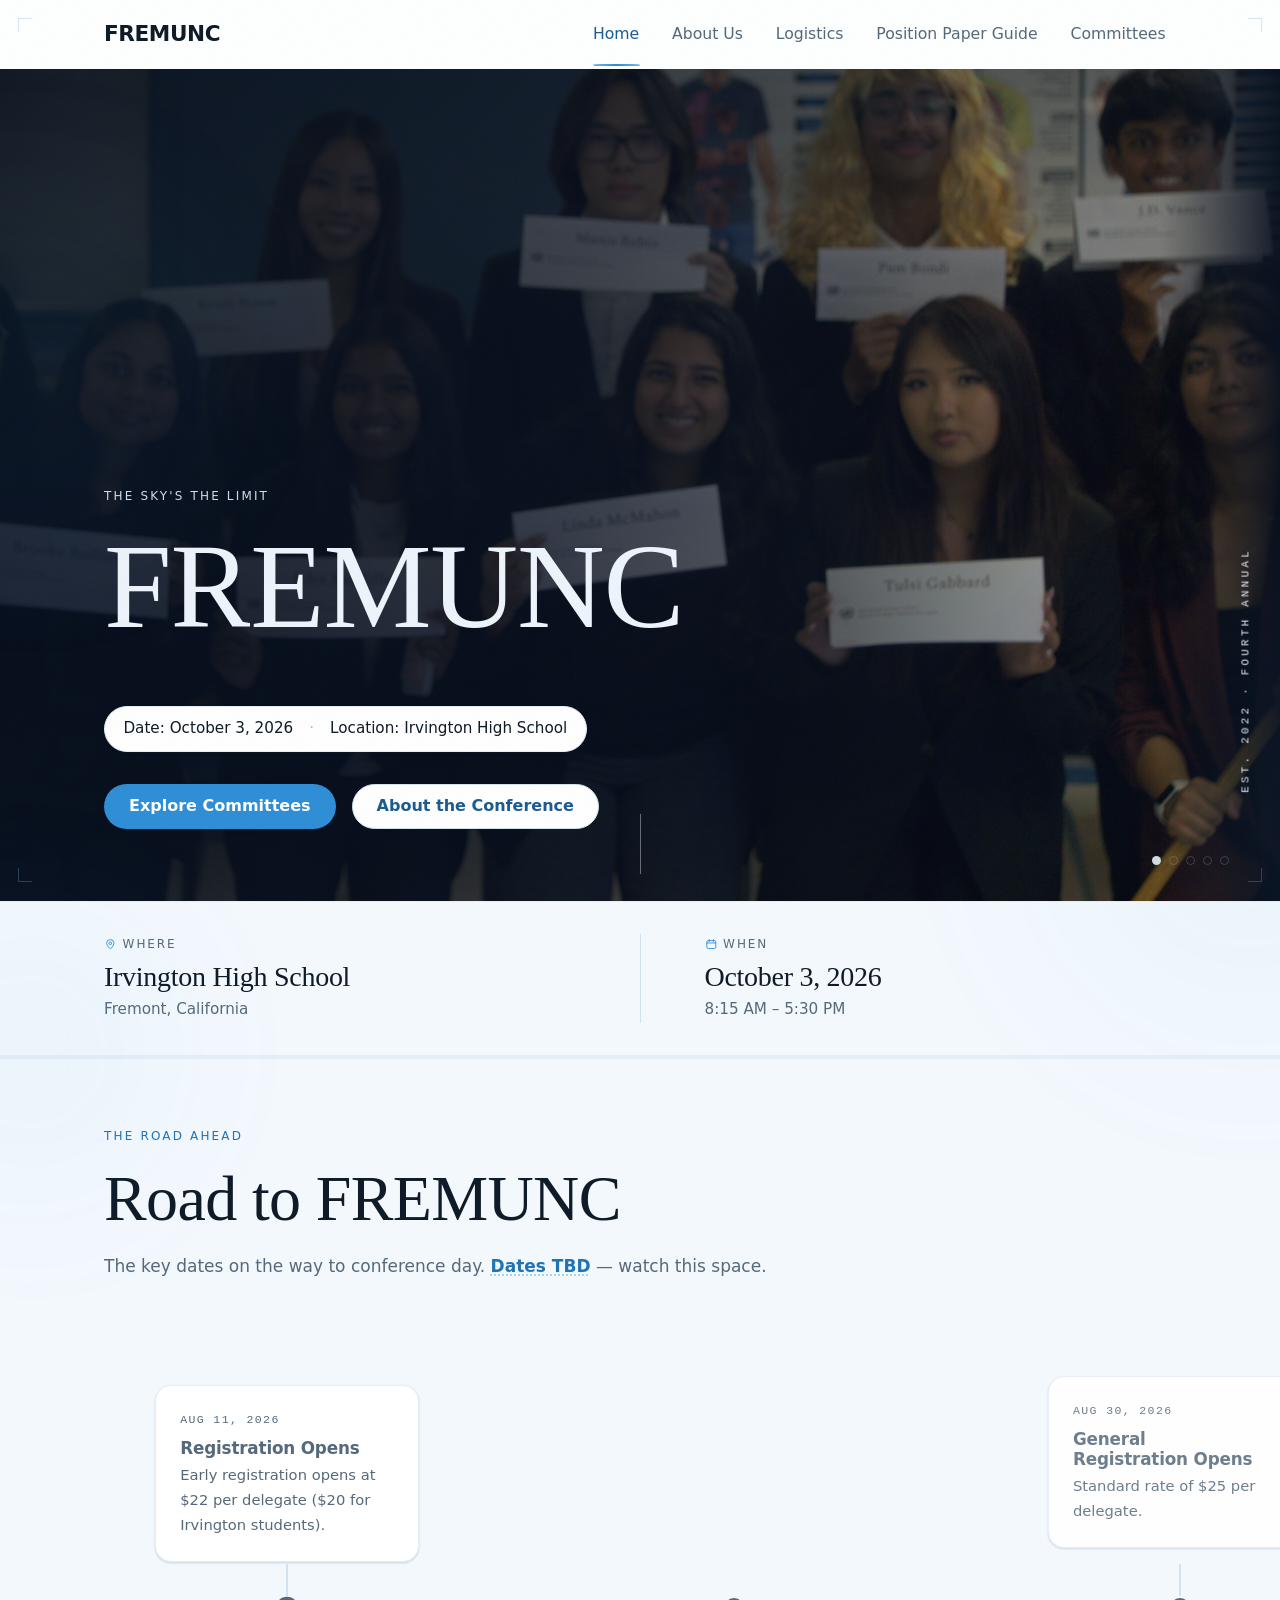
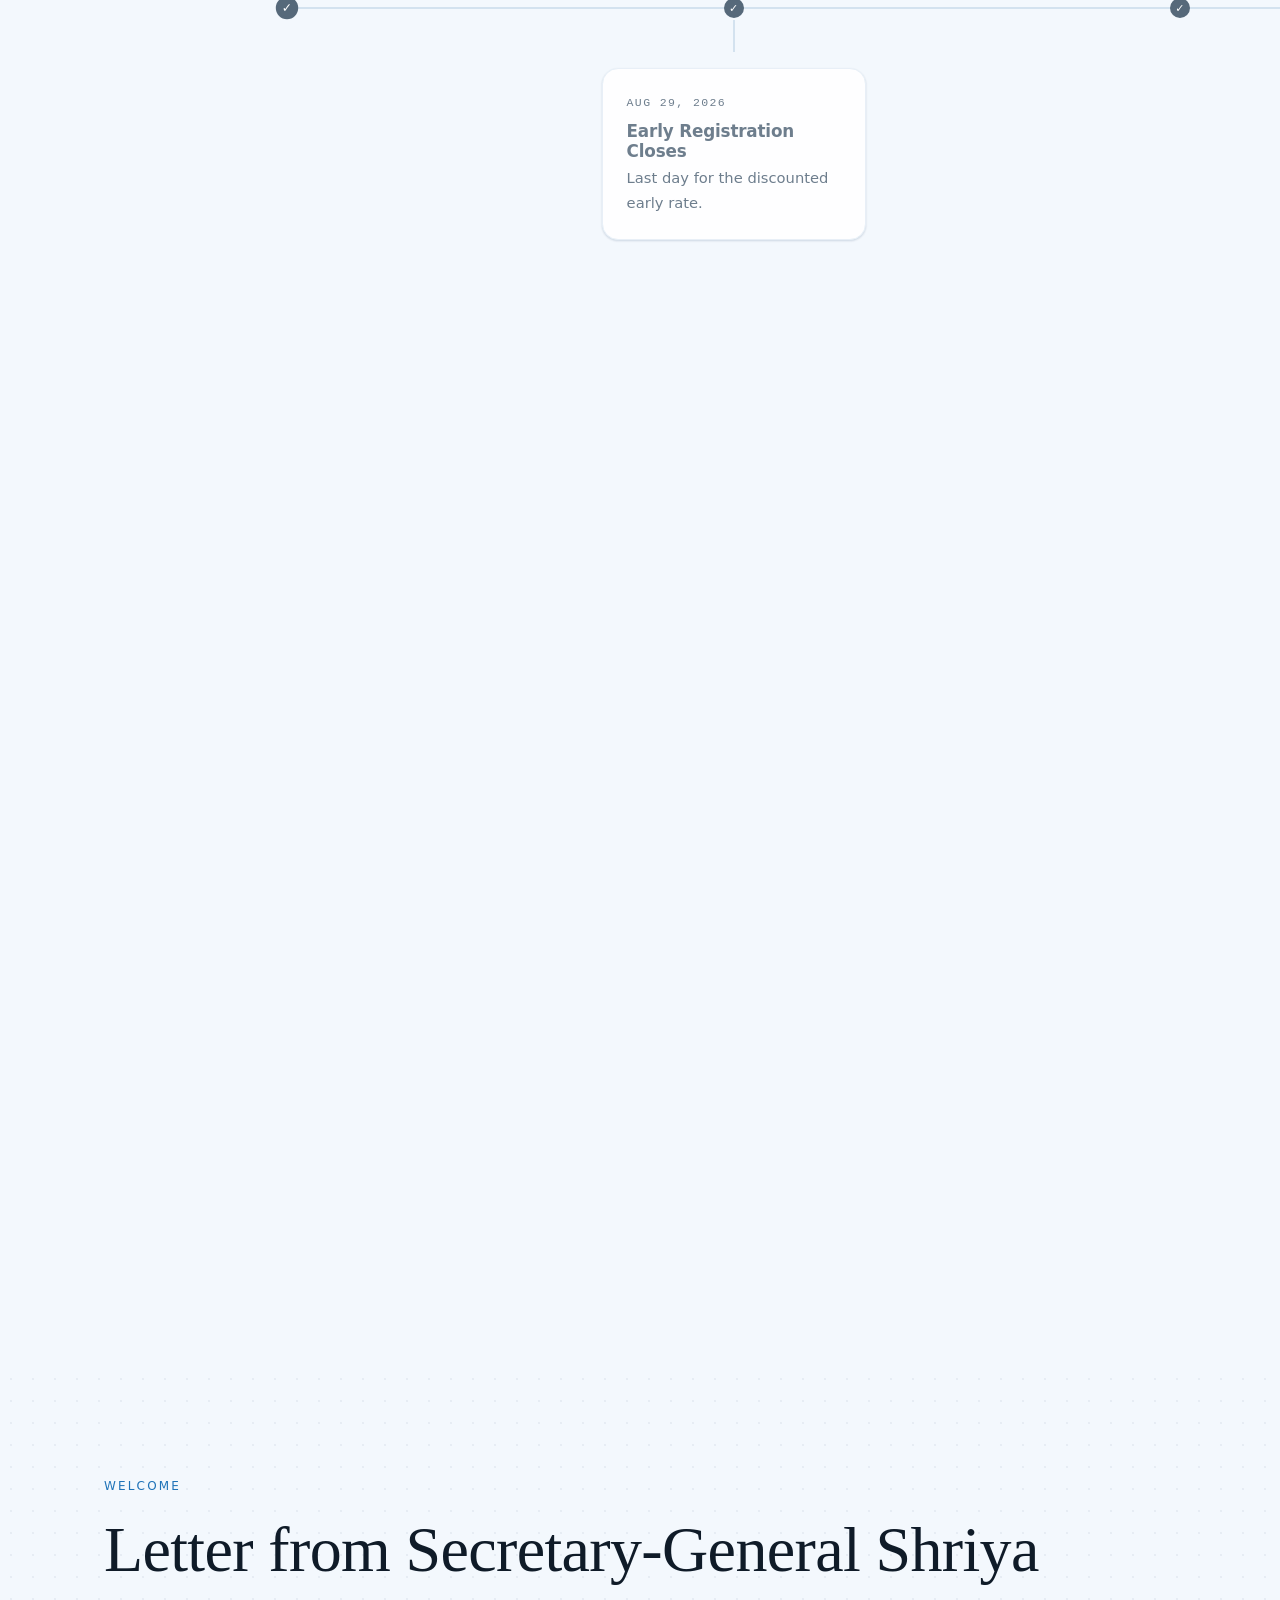
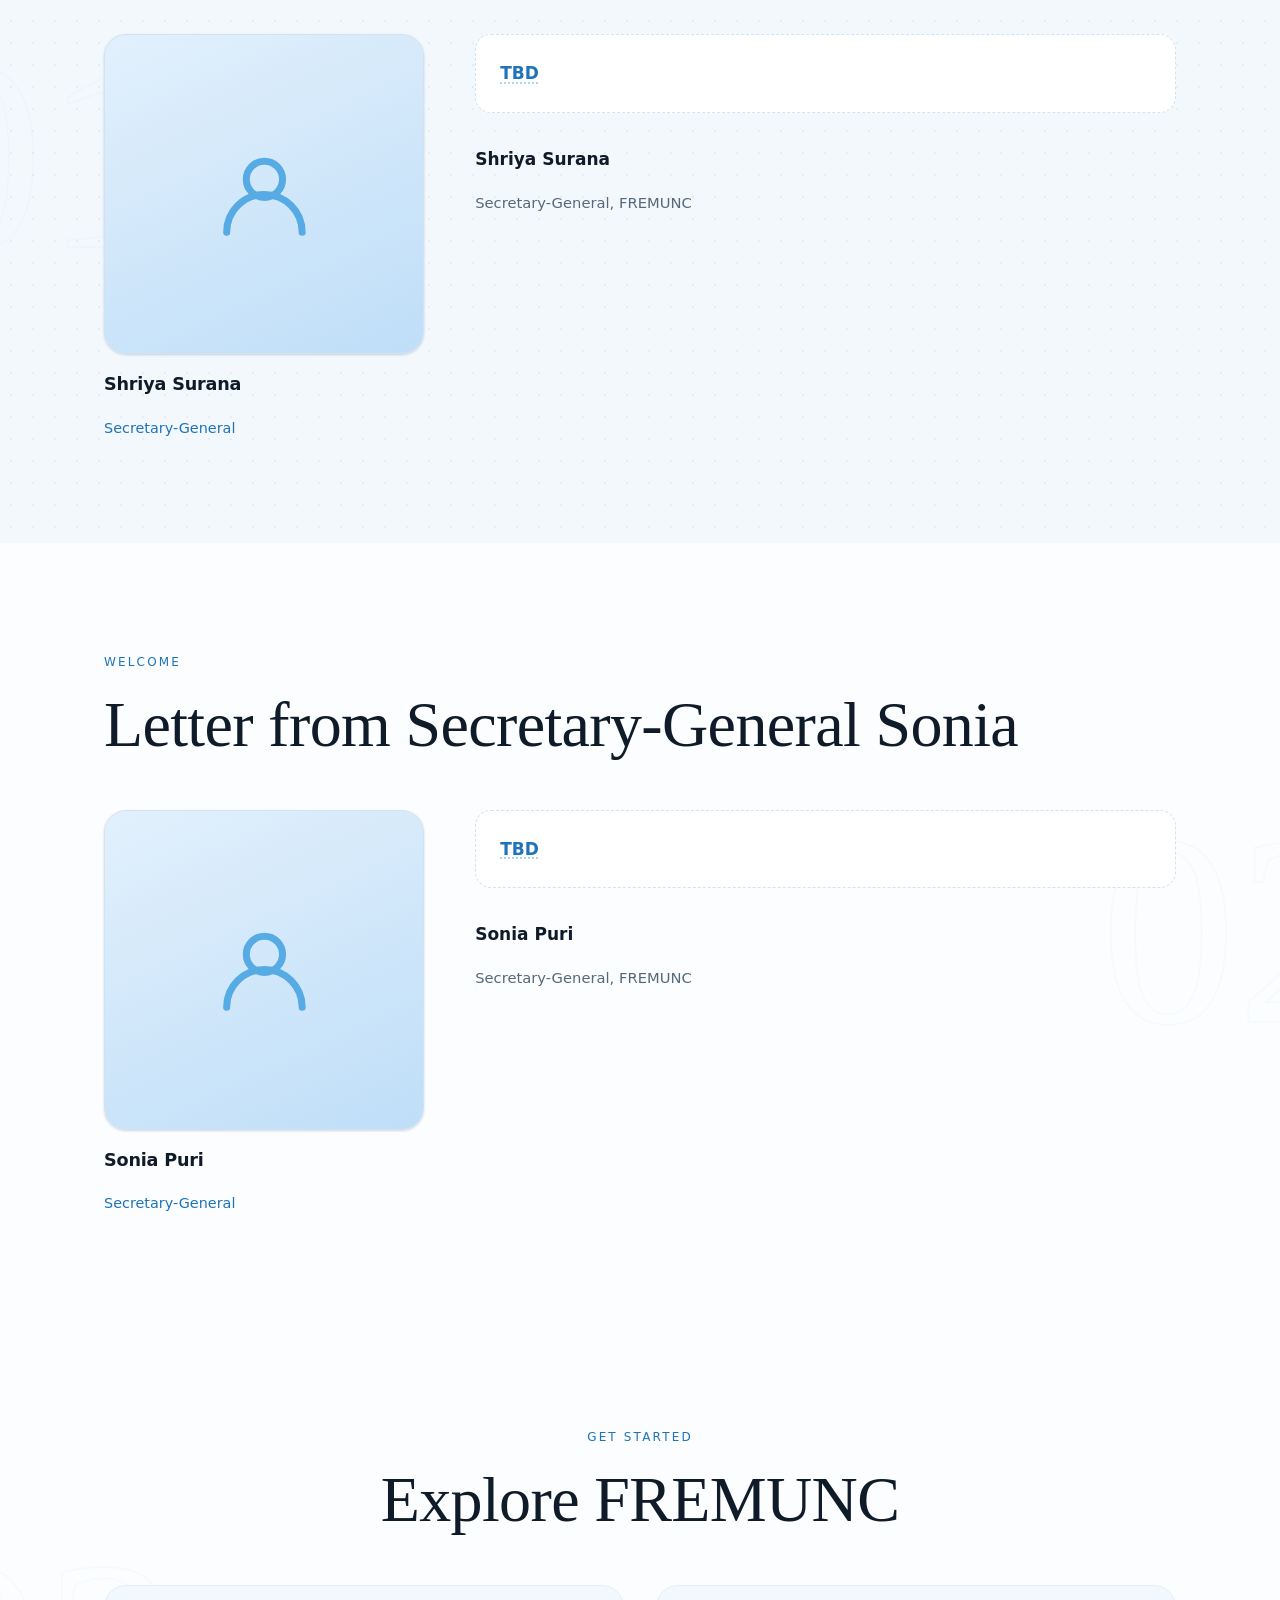
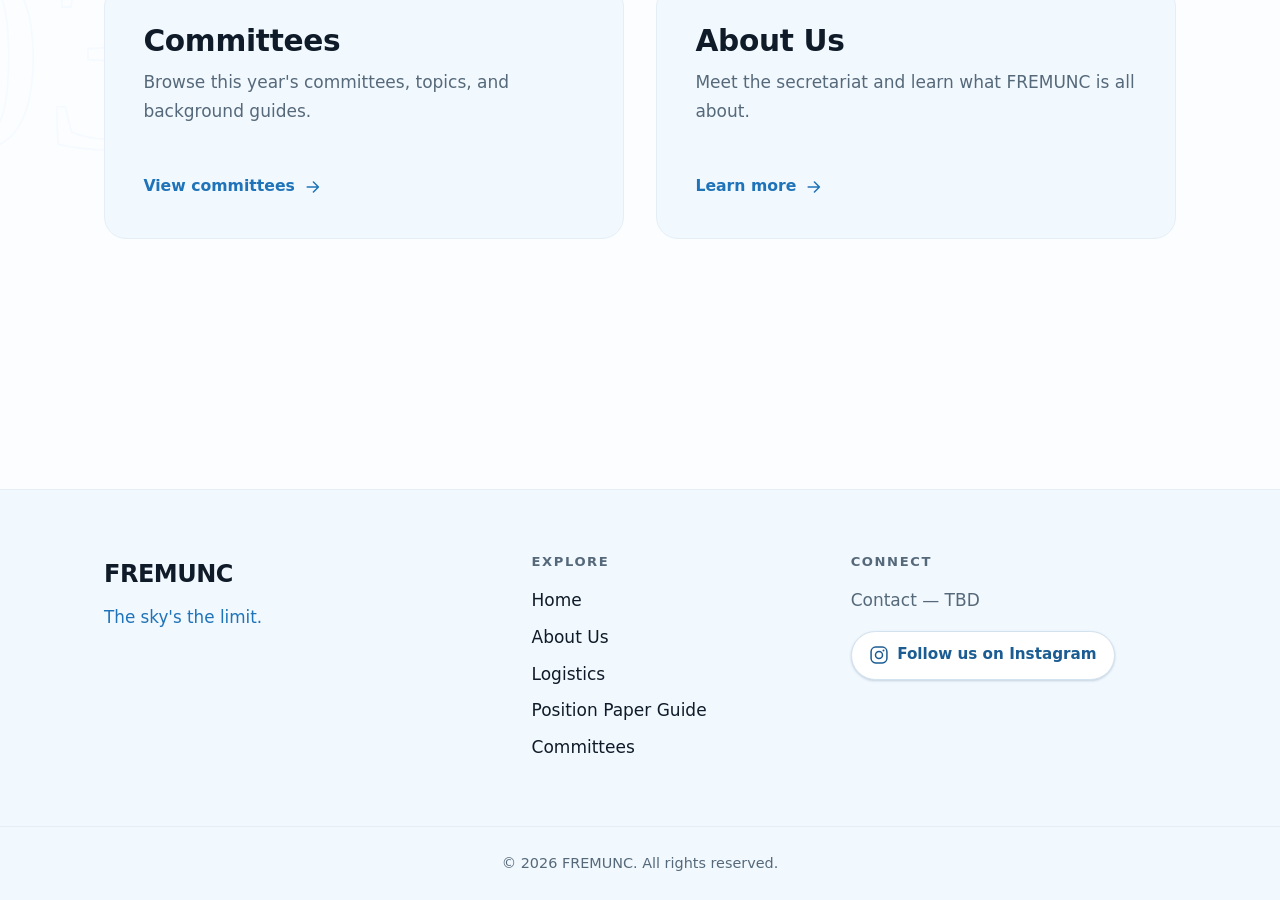
==== commit 23d344b7: "Add files via upload" ====
--- a/index.html
+++ b/index.html
@@ -11,12 +11,12 @@
   <link rel="preconnect" href="https://fonts.gstatic.com" crossorigin>
   <link href="https://fonts.googleapis.com/css2?family=Abril+Fatface&family=Inter:wght@400;500;600&display=swap" rel="stylesheet">
 
-  <link rel="stylesheet" href="css/styles.css?v=11">
+  <link rel="stylesheet" href="css/styles.css?v=20">
 
   <!-- Progressive-enhancement flag: set before paint so scroll-reveal
        elements start hidden without a flash. -->
   <script>document.documentElement.classList.add('has-js');</script>
-  <script src="js/main.js?v=11" defer></script>
+  <script src="js/main.js?v=20" defer></script>
 </head>
 <body>
 
@@ -93,7 +93,7 @@
           <div class="hero-details">
             <!-- Date and venue confirmed. -->
             <p class="hero-meta">
-              <span>Date: September 27, 2026</span>
+              <span>Date: October 3, 2026</span>
               <span class="sep" aria-hidden="true">·</span>
               <span>Location: Irvington High School</span>
             </p>
@@ -107,7 +107,7 @@
       </div>
 
       <!-- Vertical monospace label, bottom-right -->
-      <p class="hero-est" aria-hidden="true">EST. 2025 · FOURTH ANNUAL</p>
+      <p class="hero-est" aria-hidden="true">EST. 2022 · FOURTH ANNUAL</p>
 
       <!-- Thin animated scroll indicator, bottom-center -->
       <a class="hero-scroll" href="#at-a-glance" aria-label="Scroll to content">
@@ -146,8 +146,8 @@
             </svg>
             When
           </p>
-          <p class="infobar-primary">September 2026</p>
-          <p class="infobar-secondary">Exact date <span class="tbd">TBD</span></p>
+          <p class="infobar-primary">October 3, 2026</p>
+          <p class="infobar-secondary">8:15 AM &ndash; 5:30 PM</p>
         </div>
       </div>
     </section>
@@ -180,18 +180,18 @@
     </section>
 
     <!-- ============ LETTER FROM THE SECRETARY-GENERAL ================= -->
-    <section class="section section-alt" aria-labelledby="sg-heading">
+    <section class="section section-alt" aria-labelledby="sg1-heading">
       <div class="container">
         <div class="section-head">
           <p class="eyebrow">Welcome</p>
-          <h2 id="sg-heading">Letter from the Secretary-General</h2>
+          <h2 id="sg1-heading">Letter from Secretary-General Shriya</h2>
         </div>
 
         <div class="letter">
           <div class="letter-media">
             <!-- TBD: swap this placeholder block for the real portrait, e.g.
-                 <img class="portrait" src="assets/yumna.jpg" alt="Yumna, Secretary-General"> -->
-            <div class="portrait" role="img" aria-label="Portrait of Yumna — photo coming soon">
+                 <img class="portrait" src="assets/shriya.jpg" alt="Shriya Surana, Secretary-General"> -->
+            <div class="portrait" role="img" aria-label="Portrait of Shriya Surana — photo coming soon">
               <svg viewBox="0 0 24 24" fill="none" aria-hidden="true">
                 <circle cx="12" cy="9" r="3.6" stroke="currentColor" stroke-width="1.4"/>
                 <path d="M4.5 19.5a7.5 7.5 0 0 1 15 0" stroke="currentColor"
@@ -199,19 +199,19 @@
               </svg>
             </div>
             <div class="portrait-caption">
-              <p class="portrait-name">Yumna</p>
+              <p class="portrait-name">Shriya Surana</p>
               <p class="portrait-role">Secretary-General</p>
             </div>
           </div>
 
           <div class="letter-body">
-            <!-- TBD: paste the Secretary-General's letter here, one <p> per paragraph. -->
+            <!-- TBD: paste Shriya's letter here, one <p> per paragraph. -->
             <div class="tbd-block">
               <p class="tbd">TBD</p>
             </div>
 
             <div class="letter-signature">
-              <p class="sig-name">Yumna</p>
+              <p class="sig-name">Shriya Surana</p>
               <p class="sig-role">Secretary-General, FREMUNC</p>
             </div>
           </div>
@@ -220,18 +220,18 @@
     </section>
 
     <!-- ============ LETTER FROM THE DIRECTOR GENERAL ================== -->
-    <section class="section" aria-labelledby="dg-heading">
+    <section class="section" aria-labelledby="sg2-heading">
       <div class="container">
         <div class="section-head">
           <p class="eyebrow">Welcome</p>
-          <h2 id="dg-heading">Letter from the Director General</h2>
+          <h2 id="sg2-heading">Letter from Secretary-General Sonia</h2>
         </div>
 
         <div class="letter">
           <div class="letter-media">
             <!-- TBD: swap this placeholder block for the real portrait, e.g.
-                 <img class="portrait" src="assets/matthew.jpg" alt="Matthew, Director General"> -->
-            <div class="portrait" role="img" aria-label="Portrait of Matthew — photo coming soon">
+                 <img class="portrait" src="assets/sonia.jpg" alt="Sonia Puri, Secretary-General"> -->
+            <div class="portrait" role="img" aria-label="Portrait of Sonia Puri — photo coming soon">
               <svg viewBox="0 0 24 24" fill="none" aria-hidden="true">
                 <circle cx="12" cy="9" r="3.6" stroke="currentColor" stroke-width="1.4"/>
                 <path d="M4.5 19.5a7.5 7.5 0 0 1 15 0" stroke="currentColor"
@@ -239,20 +239,20 @@
               </svg>
             </div>
             <div class="portrait-caption">
-              <p class="portrait-name">Matthew</p>
-              <p class="portrait-role">Director General</p>
+              <p class="portrait-name">Sonia Puri</p>
+              <p class="portrait-role">Secretary-General</p>
             </div>
           </div>
 
           <div class="letter-body">
-            <!-- TBD: paste the Director General's letter here, one <p> per paragraph. -->
+            <!-- TBD: paste Sonia's letter here, one <p> per paragraph. -->
             <div class="tbd-block">
               <p class="tbd">TBD</p>
             </div>
 
             <div class="letter-signature">
-              <p class="sig-name">Matthew</p>
-              <p class="sig-role">Director General, FREMUNC</p>
+              <p class="sig-name">Sonia Puri</p>
+              <p class="sig-role">Secretary-General, FREMUNC</p>
             </div>
           </div>
         </div>
--- a/css/styles.css
+++ b/css/styles.css
@@ -60,8 +60,7 @@
   --hero-scrim-3:  rgba(13, 24, 43, 0.30);
   --hero-veil-1:   rgba(8, 16, 30, 0.80);
   --hero-veil-2:   rgba(9, 18, 33, 0.46);
-  --rail-line:     rgba(120, 172, 226, 0.30);     /* fixed side rails / ticks / corner marks */
-  --rail-text:     rgba(140, 184, 230, 0.62);     /* rail labels + scroll-percentage readout */
+  --rail-line:     rgba(120, 172, 226, 0.30);     /* corner registration marks */
 
   /* --- Section vertical rhythm (varied, not uniform) --- */
   --section-pad:    clamp(4.5rem, 8vw, 8rem);
@@ -243,12 +242,14 @@
 }
 
 .grid-2,
-.grid-3 {
+.grid-3,
+.grid-4 {
   display: grid;
   gap: var(--space-lg);
 }
 .grid-2 { grid-template-columns: repeat(2, 1fr); }
 .grid-3 { grid-template-columns: repeat(3, 1fr); }
+.grid-4 { grid-template-columns: repeat(4, 1fr); }
 
 /* Auto-fitting grid for card sets whose count may change (committees). */
 .grid-auto {
@@ -1335,21 +1336,6 @@
   flex-direction: column;
 }
 .committee-card h3 { padding-right: 5rem; }
-.committee-badge {
-  position: absolute;
-  top: var(--space-lg);
-  right: var(--space-lg);
-  display: inline-flex;
-  padding: 0.32em 0.7em;
-  border-radius: var(--radius-pill);
-  background: var(--blue-100);
-  color: var(--blue-700);
-  font-family: var(--font-body);
-  font-weight: 600;
-  font-size: 0.76rem;
-  letter-spacing: 0.08em;
-  text-transform: uppercase;
-}
 .committee-meta {
   display: flex;
   flex-direction: column;
@@ -1364,7 +1350,6 @@
 
 /* The badge is absolutely positioned, so cancel the generic card spacing
    that would otherwise push the title below it. */
-.committee-card .committee-badge + h3 { margin-top: 0; }
 /* Pins the button to the bottom so cards of differing height still line up.
    margin-top:auto overrides the generic `.card > * + *` spacing. */
 .committee-card .btn-secondary {
@@ -2273,13 +2258,6 @@
 .grid-2 > .committee-card:nth-child(2) { border-top-color: var(--blue-400); }
 .grid-2 > .committee-card:nth-child(3) { border-top-color: var(--blue-500); }
 .grid-2 > .committee-card:nth-child(4) { border-top-color: var(--blue-600); }
-.committee-ghost {
-  position: absolute; right: 0.04em; bottom: -0.22em; z-index: 0; pointer-events: none;
-  font-family: var(--font-display); font-weight: 400; font-style: normal; font-size: 8rem; line-height: 1;
-  color: var(--blue-500); opacity: 0.07; transition: opacity 0.3s var(--ease);
-}
-.committee-card > *:not(.committee-ghost) { position: relative; z-index: 1; }
-.committee-card:hover .committee-ghost { opacity: 0.16; }
 @media (prefers-reduced-motion: no-preference) {
   .committee-card { transition: opacity 0.3s var(--ease), transform 0.3s var(--ease),
     background-color 0.3s var(--ease), border-color 0.3s var(--ease); }
@@ -2309,6 +2287,27 @@
 .committee-type--crisis { background: var(--blue-500); color: var(--surface); }
 
 /* Position paper — coming-soon empty state (centered, generous padding) */
+.committee-topic {
+  font-size: 1.06rem;
+  font-weight: 600;
+  color: var(--ink);
+  line-height: 1.4;
+}
+.committee-topic .label { font-weight: 500; color: var(--muted); }
+
+.committee-level {
+  display: inline-block; margin-left: 0.35em;
+  font-size: 0.82rem; color: var(--muted);
+}
+.committee-desc { margin-top: var(--space-sm); color: var(--muted); }
+/* Background-guide button while the guide is still TBA: reads as present but
+   clearly not yet clickable. */
+.btn-secondary.is-pending {
+  opacity: 0.55;
+  cursor: not-allowed;
+  pointer-events: none;
+}
+
 .ppg-empty {
   max-width: 44ch; margin-inline: auto; text-align: center;
   display: flex; flex-direction: column; align-items: center; gap: var(--space-sm);
@@ -2322,8 +2321,12 @@
 .ppg-empty-sub { margin: 0; color: var(--muted); }
 
 /* About — Secretariat grid: capped + centered, cards centered inside */
-.secretariat-grid { max-width: 720px; margin-inline: auto; }
+/* Four across on desktop; the cap keeps them from sprawling on wide screens. */
+.secretariat-grid { max-width: 1080px; margin-inline: auto; }
 .secretariat-grid .member-card { text-align: center; }
+.secretariat-grid .member-photo { margin-inline: auto; }
+@media (max-width: 1000px) { .secretariat-grid { grid-template-columns: repeat(2, 1fr); max-width: 620px; } }
+@media (max-width: 560px)  { .secretariat-grid { grid-template-columns: 1fr; max-width: 340px; } }
 
 /* --- Position paper: editorial layout, sticky TOC, drop-caps, band ------ */
 .ppg-toc { display: none; }
@@ -2371,6 +2374,20 @@
     top: calc(var(--header-h) + var(--space-lg)); }
 }
 
+/* --- Logistics: fee rows + dress-code list ------------------------------ */
+.fee-row {
+  display: flex; justify-content: space-between; gap: var(--space-md);
+  padding-block: 0.3em;
+  border-bottom: 1px solid var(--border);
+  max-width: 34rem;
+}
+.fee-row:last-of-type { border-bottom: none; }
+.fee-label { color: var(--muted); }
+.fee-price { font-weight: 600; color: var(--ink); font-variant-numeric: tabular-nums; }
+.fee-note { display: block; margin-top: var(--space-xs); color: var(--muted); font-size: 0.92rem; }
+.dress-list { margin: var(--space-xs) 0; padding-left: 1.2em; }
+.dress-list li { margin-block: 0.25em; }
+
 /* --- About: text + tall portrait photo side by side -------------------- */
 .about-split {
   display: grid;
@@ -2468,46 +2485,6 @@
    create a scroll container, so the pinned timeline's sticky still works. */
 html, body { overflow-x: clip; }
 
-/* --- Side rails: fixed 1px hairlines in the outer margin, >1280px only --- */
-.side-rail {
-  position: fixed; top: 0; bottom: 0; width: 1px; z-index: 90;
-  background: var(--rail-line);
-  pointer-events: none;
-  display: none;
-}
-.side-rail--left  { left: 44px; }
-.side-rail--right { right: 44px; }
-@media (min-width: 1281px) { .side-rail { display: block; } }
-
-/* Ruler tick marks every 80px, crossing the hairline */
-.side-rail::before {
-  content: ""; position: absolute; top: 0; bottom: 0; left: -4px; width: 9px;
-  background: repeating-linear-gradient(
-    to bottom, var(--rail-line) 0 1px, transparent 1px 80px);
-}
-
-/* Left rail: rotated wordmark toward the bottom */
-.rail-label {
-  position: absolute; bottom: 52px; left: 7px;
-  transform-origin: left bottom; transform: rotate(-90deg);
-  white-space: nowrap;
-  font-family: var(--font-mono); font-size: 0.6rem; letter-spacing: 0.3em;
-  text-transform: uppercase; color: var(--rail-text);
-}
-
-/* Right rail: scroll-progress fill (grows down) + live percentage readout */
-.rail-progress {
-  position: absolute; top: 0; left: 0; width: 1px; height: 0;
-  background: var(--blue-500);
-}
-.rail-pct {
-  position: absolute; bottom: 52px; right: 7px;
-  transform-origin: right bottom; transform: rotate(90deg);
-  white-space: nowrap;
-  font-family: var(--font-mono); font-size: 0.62rem; letter-spacing: 0.22em;
-  color: var(--rail-text);
-}
-
 /* --- Corner registration marks: fixed L-shapes in the four corners ------- */
 .corner-mark {
   position: fixed; width: 14px; height: 14px; z-index: 90;
@@ -2554,7 +2531,6 @@
 /* Scroll-linked bits are motion — drop them (and skip their JS) when the
    viewer prefers reduced motion. Static rails/marks/blobs/numerals stay. */
 @media (prefers-reduced-motion: reduce) {
-  .rail-progress, .rail-pct { display: none; }
   /* One static photo: no crossfade, no Ken Burns (JS also stops the timer). */
   .hero-slide { transition: none; animation: none; }
 }
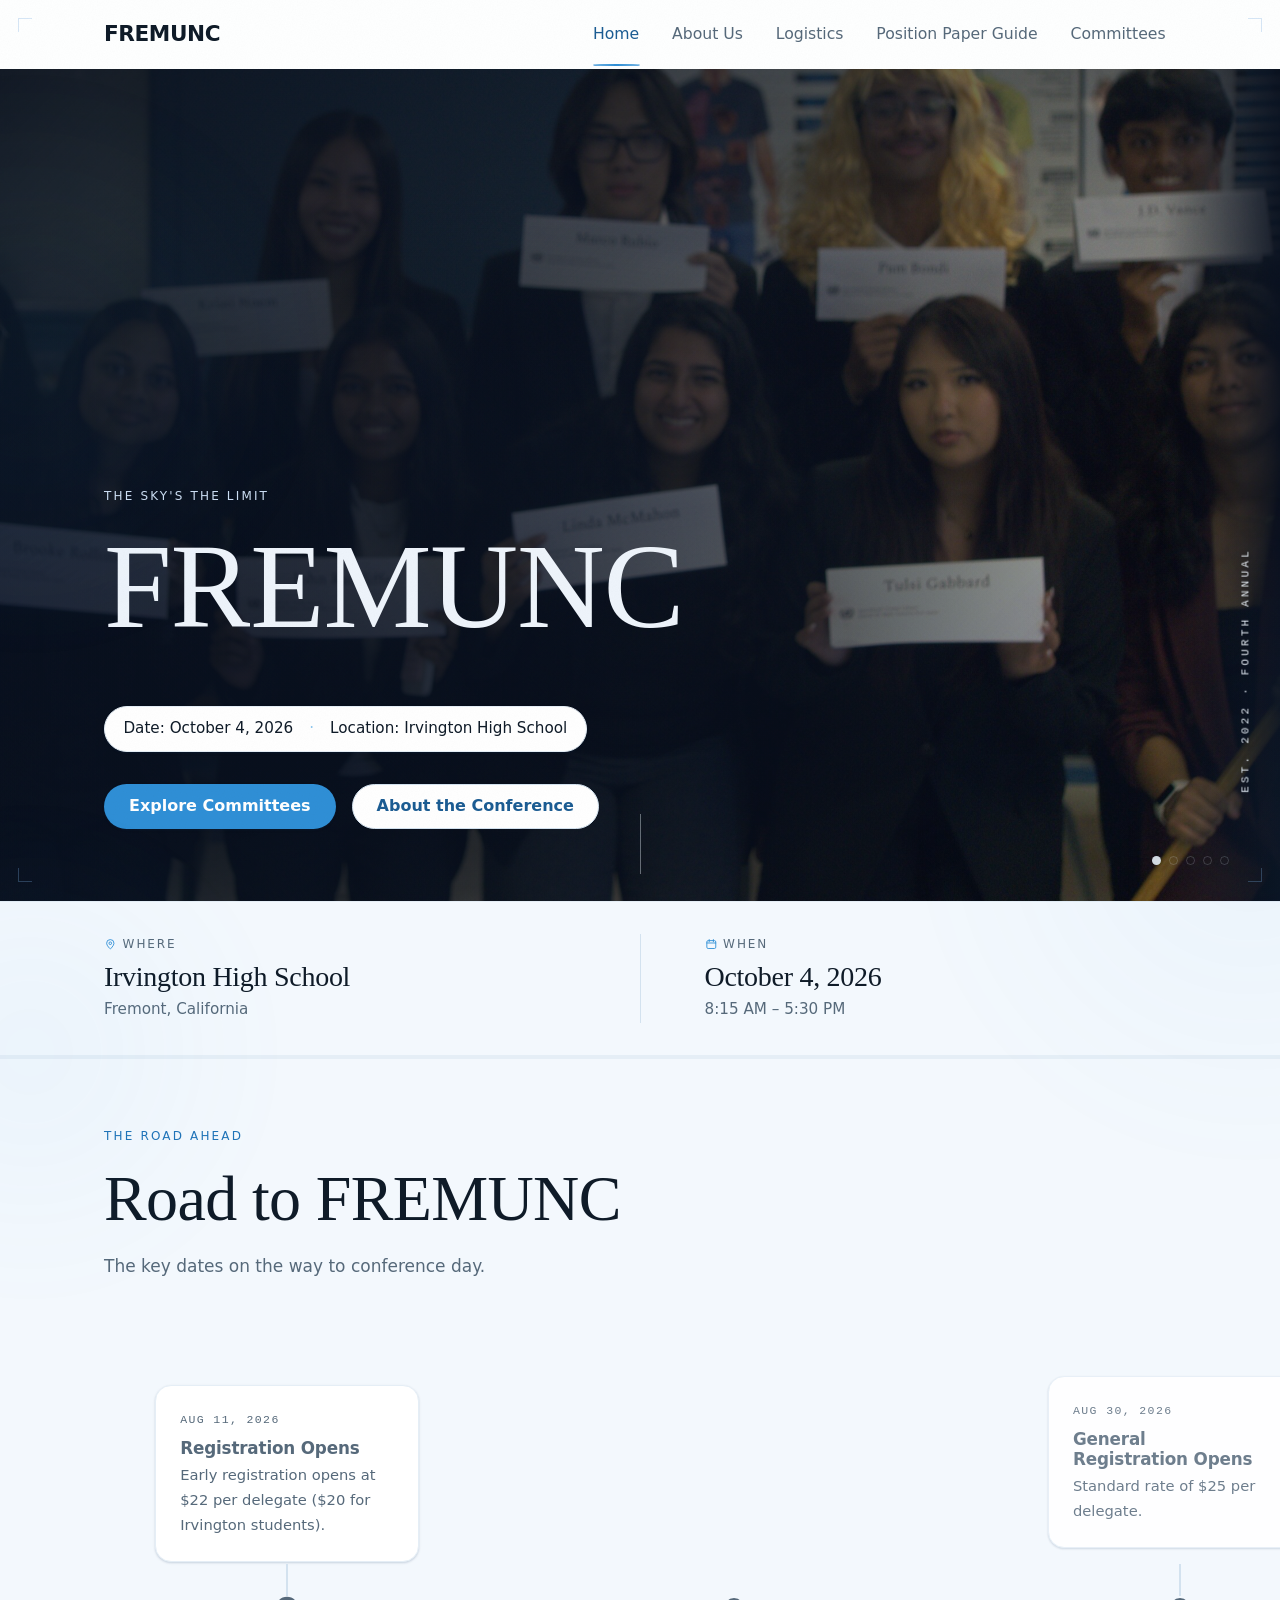
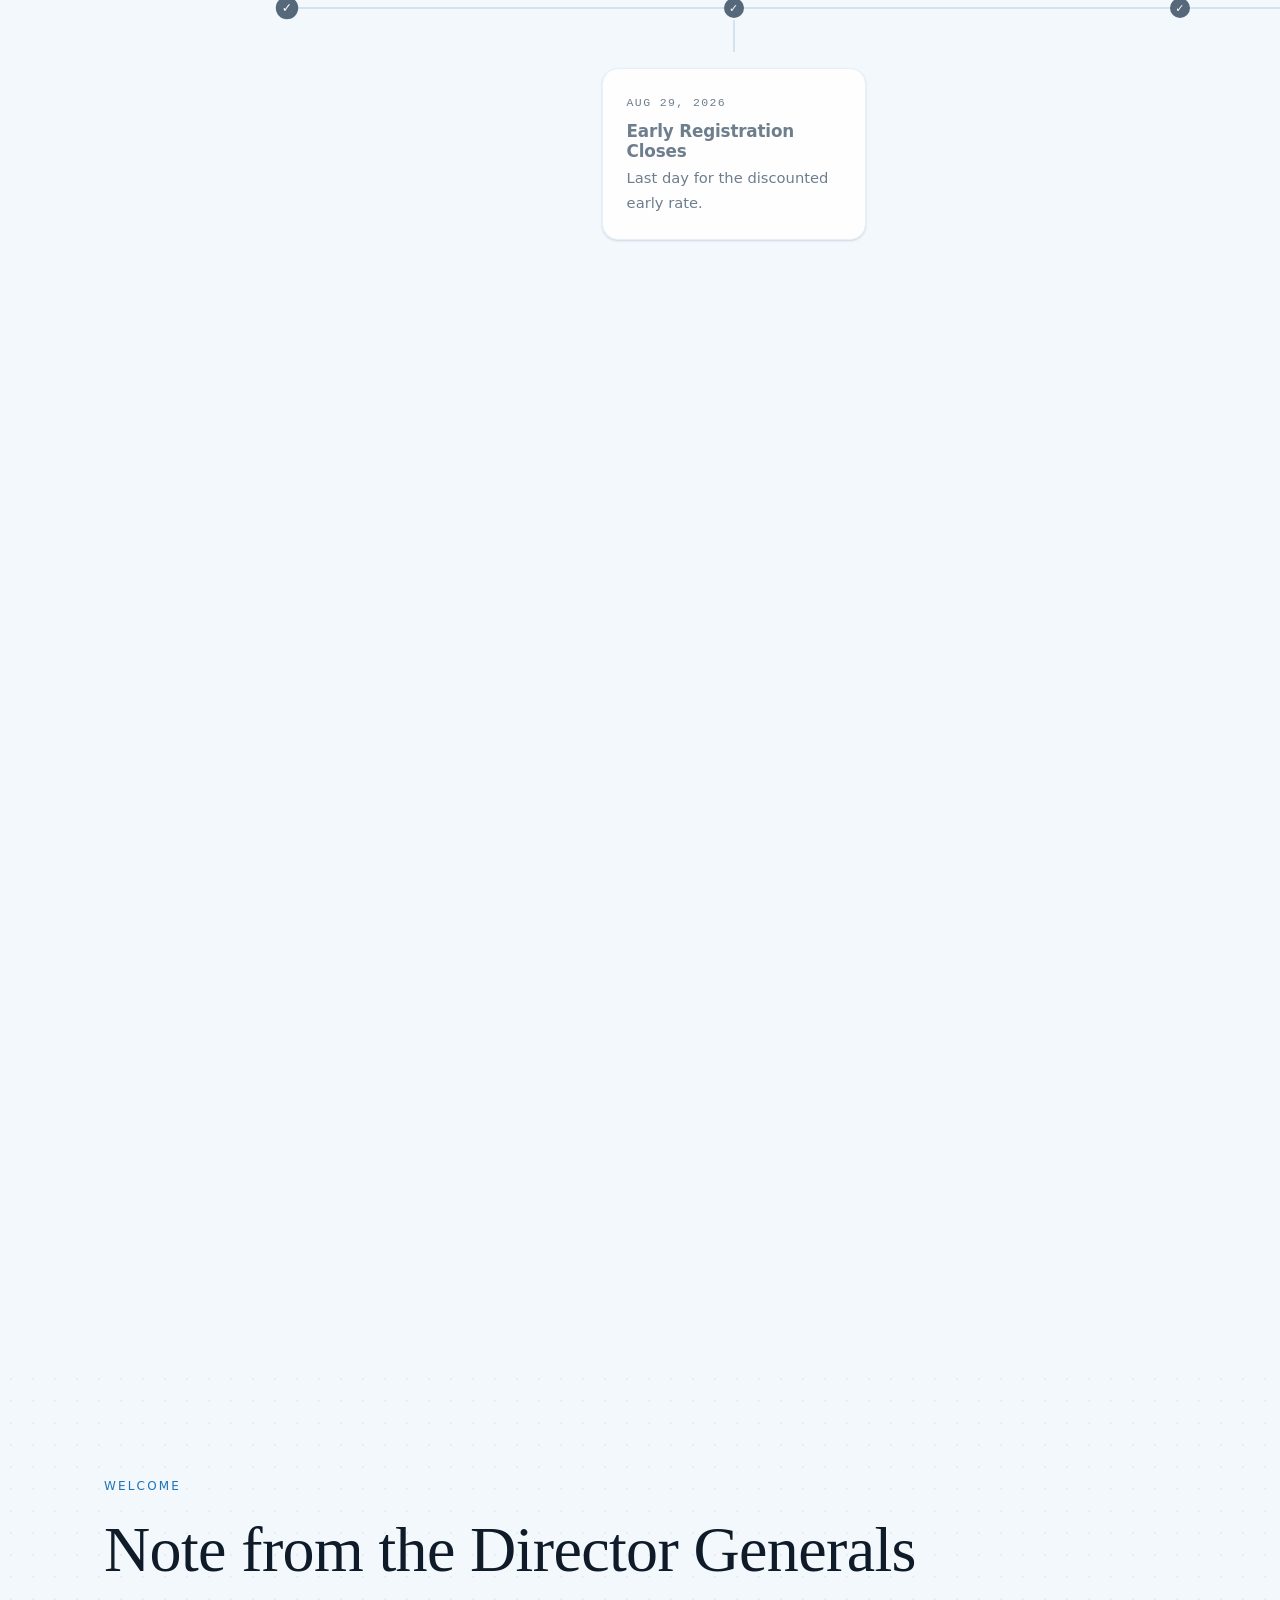
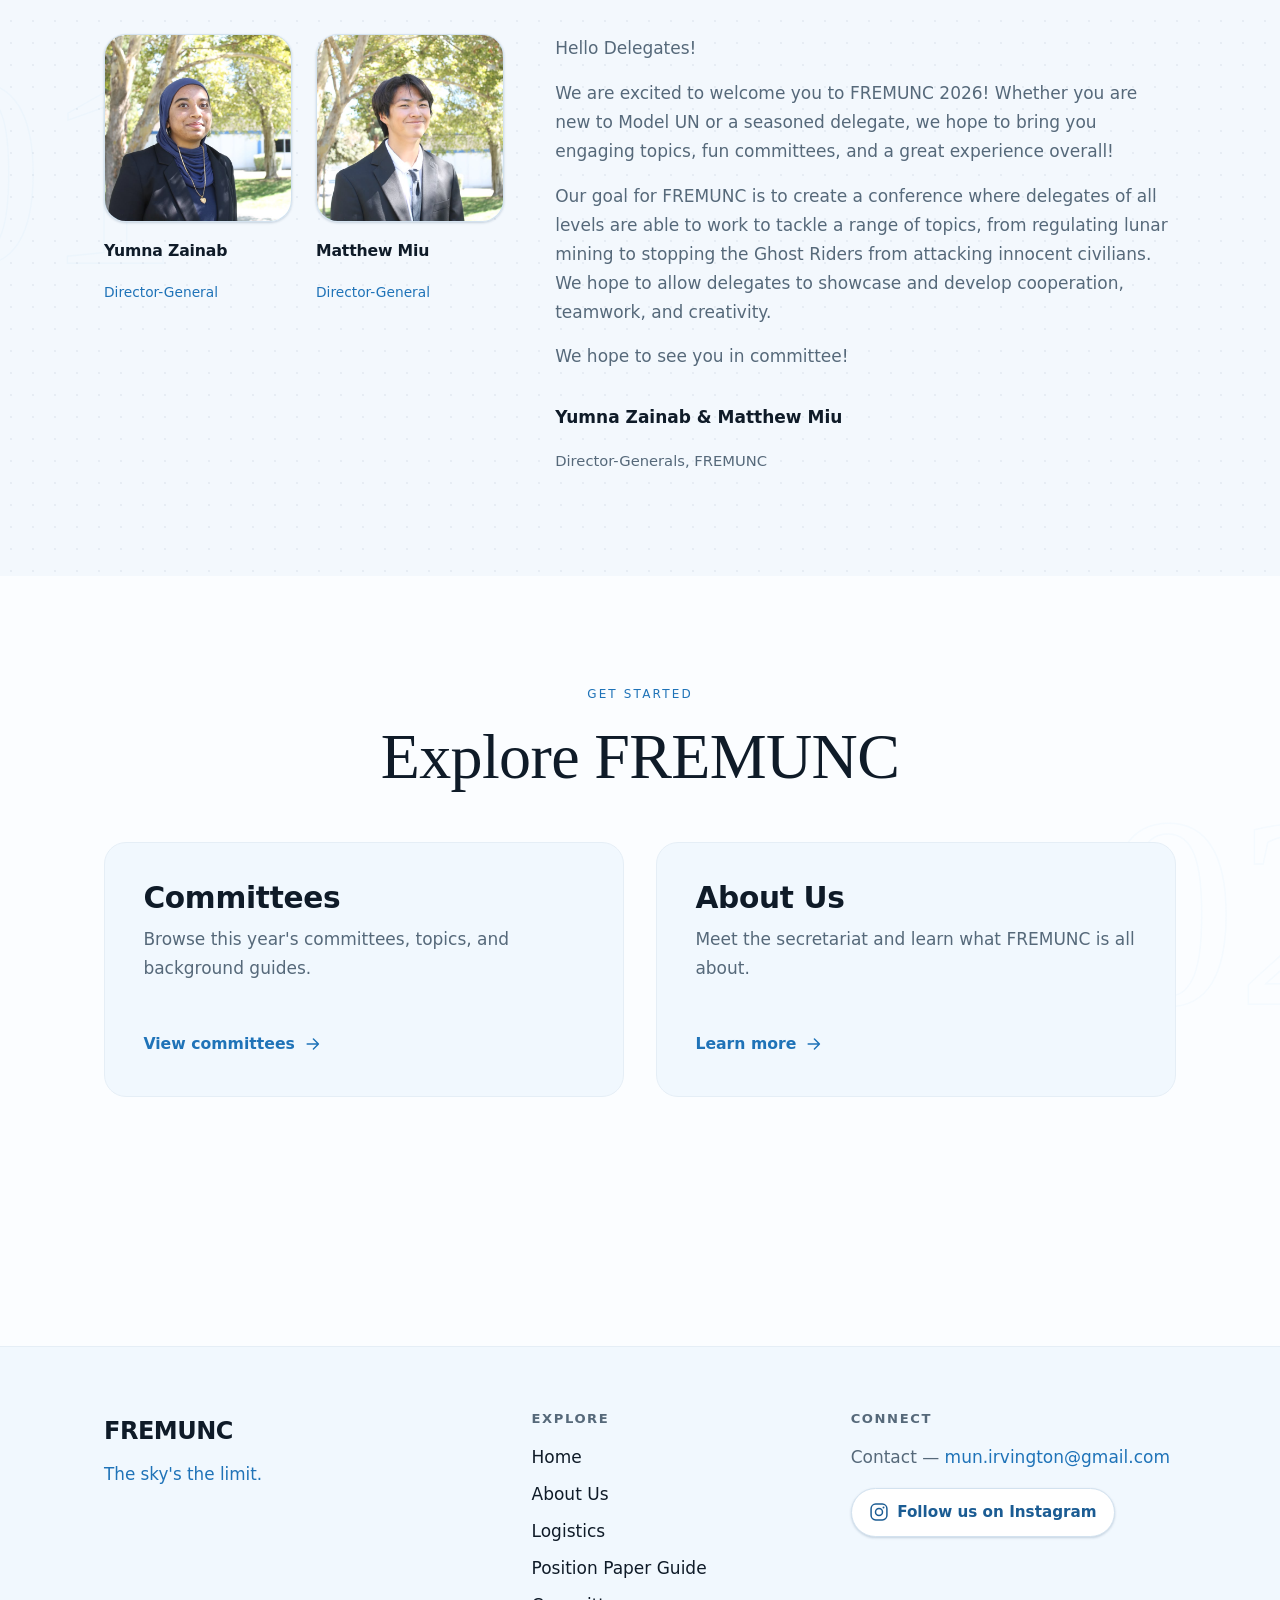
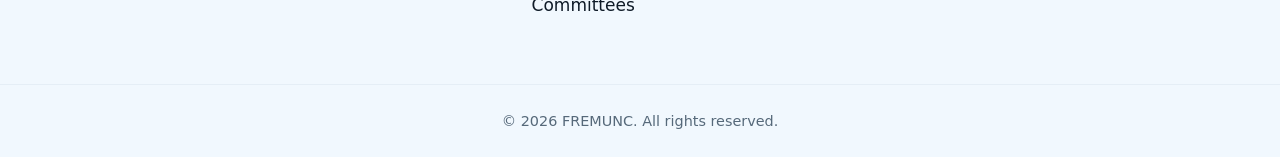
==== commit af5c63cd: "Add files via upload" ====
--- a/index.html
+++ b/index.html
@@ -11,12 +11,12 @@
   <link rel="preconnect" href="https://fonts.gstatic.com" crossorigin>
   <link href="https://fonts.googleapis.com/css2?family=Abril+Fatface&family=Inter:wght@400;500;600&display=swap" rel="stylesheet">
 
-  <link rel="stylesheet" href="css/styles.css?v=20">
+  <link rel="stylesheet" href="css/styles.css?v=46">
 
   <!-- Progressive-enhancement flag: set before paint so scroll-reveal
        elements start hidden without a flash. -->
   <script>document.documentElement.classList.add('has-js');</script>
-  <script src="js/main.js?v=20" defer></script>
+  <script src="js/main.js?v=46" defer></script>
 </head>
 <body>
 
@@ -93,7 +93,7 @@
           <div class="hero-details">
             <!-- Date and venue confirmed. -->
             <p class="hero-meta">
-              <span>Date: October 3, 2026</span>
+              <span>Date: October 4, 2026</span>
               <span class="sep" aria-hidden="true">·</span>
               <span>Location: Irvington High School</span>
             </p>
@@ -146,7 +146,7 @@
             </svg>
             When
           </p>
-          <p class="infobar-primary">October 3, 2026</p>
+          <p class="infobar-primary">October 4, 2026</p>
           <p class="infobar-secondary">8:15 AM &ndash; 5:30 PM</p>
         </div>
       </div>
@@ -165,7 +165,7 @@
             <div class="section-head">
               <p class="eyebrow">The road ahead</p>
               <h2 id="road-heading">Road to FREMUNC</h2>
-              <p>The key dates on the way to conference day. <span class="tbd">Dates TBD</span> — watch this space.</p>
+              <p>The key dates on the way to conference day.</p>
             </div>
           </div>
         </div>
@@ -179,80 +179,76 @@
       </div>
     </section>
 
-    <!-- ============ LETTER FROM THE SECRETARY-GENERAL ================= -->
-    <section class="section section-alt" aria-labelledby="sg1-heading">
+    <!-- ============== NOTE FROM THE DIRECTOR GENERALS ================= -->
+    <section class="section section-alt" aria-labelledby="dg-note-heading">
       <div class="container">
         <div class="section-head">
           <p class="eyebrow">Welcome</p>
-          <h2 id="sg1-heading">Letter from Secretary-General Shriya</h2>
+          <h2 id="dg-note-heading">Note from the Director Generals</h2>
         </div>
 
         <div class="letter">
-          <div class="letter-media">
-            <!-- TBD: swap this placeholder block for the real portrait, e.g.
-                 <img class="portrait" src="assets/shriya.jpg" alt="Shriya Surana, Secretary-General"> -->
-            <div class="portrait" role="img" aria-label="Portrait of Shriya Surana — photo coming soon">
-              <svg viewBox="0 0 24 24" fill="none" aria-hidden="true">
-                <circle cx="12" cy="9" r="3.6" stroke="currentColor" stroke-width="1.4"/>
-                <path d="M4.5 19.5a7.5 7.5 0 0 1 15 0" stroke="currentColor"
-                      stroke-width="1.4" stroke-linecap="round"/>
-              </svg>
-            </div>
-            <div class="portrait-caption">
-              <p class="portrait-name">Shriya Surana</p>
-              <p class="portrait-role">Secretary-General</p>
-            </div>
+          <!-- Joint note, so the media column carries both portraits. -->
+          <div class="letter-media dg-media">
+            <figure class="dg-portrait" data-portrait>
+              <!-- Drop the file in as assets/yumna.jpg and it appears automatically.
+                   Until then the placeholder below shows instead. -->
+              <img class="portrait dg-photo" data-portrait-img
+                   src="assets/yumna.jpg" alt="Yumna Zainab, Director-General"
+                   width="1024" height="683" loading="eager" decoding="async"
+                   style="object-position: 8% 45%;">
+              <div class="portrait dg-placeholder" role="img" aria-label="Portrait of Yumna Zainab — photo coming soon">
+                <svg viewBox="0 0 24 24" fill="none" aria-hidden="true">
+                  <circle cx="12" cy="9" r="3.6" stroke="currentColor" stroke-width="1.4"/>
+                  <path d="M4.5 19.5a7.5 7.5 0 0 1 15 0" stroke="currentColor"
+                        stroke-width="1.4" stroke-linecap="round"/>
+                </svg>
+              </div>
+              <figcaption class="portrait-caption">
+                <p class="portrait-name">Yumna Zainab</p>
+                <p class="portrait-role">Director-General</p>
+              </figcaption>
+            </figure>
+            <figure class="dg-portrait" data-portrait>
+              <!-- Drop the file in as assets/matthew.jpg and it appears automatically.
+                   Until then the placeholder below shows instead. -->
+              <img class="portrait dg-photo" data-portrait-img
+                   src="assets/matthew.jpg" alt="Matthew Miu, Director-General"
+                   width="1024" height="683" loading="eager" decoding="async"
+                   style="object-position: 38% 42%;">
+              <div class="portrait dg-placeholder" role="img" aria-label="Portrait of Matthew Miu — photo coming soon">
+                <svg viewBox="0 0 24 24" fill="none" aria-hidden="true">
+                  <circle cx="12" cy="9" r="3.6" stroke="currentColor" stroke-width="1.4"/>
+                  <path d="M4.5 19.5a7.5 7.5 0 0 1 15 0" stroke="currentColor"
+                        stroke-width="1.4" stroke-linecap="round"/>
+                </svg>
+              </div>
+              <figcaption class="portrait-caption">
+                <p class="portrait-name">Matthew Miu</p>
+                <p class="portrait-role">Director-General</p>
+              </figcaption>
+            </figure>
           </div>
 
           <div class="letter-body">
-            <!-- TBD: paste Shriya's letter here, one <p> per paragraph. -->
-            <div class="tbd-block">
-              <p class="tbd">TBD</p>
-            </div>
+            <p>Hello Delegates!</p>
+            <p>
+              We are excited to welcome you to FREMUNC 2026! Whether you are new to
+              Model UN or a seasoned delegate, we hope to bring you engaging topics,
+              fun committees, and a great experience overall!
+            </p>
+            <p>
+              Our goal for FREMUNC is to create a conference where delegates of all
+              levels are able to work to tackle a range of topics, from regulating
+              lunar mining to stopping the Ghost Riders from attacking innocent
+              civilians. We hope to allow delegates to showcase and develop
+              cooperation, teamwork, and creativity.
+            </p>
+            <p>We hope to see you in committee!</p>
 
             <div class="letter-signature">
-              <p class="sig-name">Shriya Surana</p>
-              <p class="sig-role">Secretary-General, FREMUNC</p>
-            </div>
-          </div>
-        </div>
-      </div>
-    </section>
-
-    <!-- ============ LETTER FROM THE DIRECTOR GENERAL ================== -->
-    <section class="section" aria-labelledby="sg2-heading">
-      <div class="container">
-        <div class="section-head">
-          <p class="eyebrow">Welcome</p>
-          <h2 id="sg2-heading">Letter from Secretary-General Sonia</h2>
-        </div>
-
-        <div class="letter">
-          <div class="letter-media">
-            <!-- TBD: swap this placeholder block for the real portrait, e.g.
-                 <img class="portrait" src="assets/sonia.jpg" alt="Sonia Puri, Secretary-General"> -->
-            <div class="portrait" role="img" aria-label="Portrait of Sonia Puri — photo coming soon">
-              <svg viewBox="0 0 24 24" fill="none" aria-hidden="true">
-                <circle cx="12" cy="9" r="3.6" stroke="currentColor" stroke-width="1.4"/>
-                <path d="M4.5 19.5a7.5 7.5 0 0 1 15 0" stroke="currentColor"
-                      stroke-width="1.4" stroke-linecap="round"/>
-              </svg>
-            </div>
-            <div class="portrait-caption">
-              <p class="portrait-name">Sonia Puri</p>
-              <p class="portrait-role">Secretary-General</p>
-            </div>
-          </div>
-
-          <div class="letter-body">
-            <!-- TBD: paste Sonia's letter here, one <p> per paragraph. -->
-            <div class="tbd-block">
-              <p class="tbd">TBD</p>
-            </div>
-
-            <div class="letter-signature">
-              <p class="sig-name">Sonia Puri</p>
-              <p class="sig-role">Secretary-General, FREMUNC</p>
+              <p class="sig-name">Yumna Zainab &amp; Matthew Miu</p>
+              <p class="sig-role">Director-Generals, FREMUNC</p>
             </div>
           </div>
         </div>
@@ -324,7 +320,7 @@
 
       <div class="footer-col">
         <h4>Connect</h4>
-        <p class="footer-contact">Contact — TBD</p>
+        <p class="footer-contact">Contact — <a href="mailto:mun.irvington@gmail.com">mun.irvington@gmail.com</a></p>
         <!-- Paste the real Instagram URL/handle into href below
              (e.g. https://instagram.com/fremunc). -->
         <a class="btn-instagram" href="https://www.instagram.com/irvingtonmun/" target="_blank" rel="noopener noreferrer" aria-label="Follow FREMUNC on Instagram">
--- a/css/styles.css
+++ b/css/styles.css
@@ -61,6 +61,7 @@
   --hero-veil-1:   rgba(8, 16, 30, 0.80);
   --hero-veil-2:   rgba(9, 18, 33, 0.46);
   --rail-line:     rgba(120, 172, 226, 0.30);     /* corner registration marks */
+  --art-fade:      rgba(255, 255, 255, 0.72);     /* committee art -> card fade */
 
   /* --- Section vertical rhythm (varied, not uniform) --- */
   --section-pad:    clamp(4.5rem, 8vw, 8rem);
@@ -978,6 +979,28 @@
   color: var(--blue-400);
 }
 
+/* Joint Director-Generals note: two portraits share the media column,
+   side by side on desktop and still side by side on mobile (they shrink). */
+.dg-media { display: grid; grid-template-columns: 1fr 1fr; gap: var(--space-md); }
+/* Two portraits share this column, so widen it a little vs a single-portrait letter. */
+.letter:has(.dg-media) { grid-template-columns: minmax(0, 400px) minmax(0, 1fr); }
+.dg-portrait { margin: 0; position: relative; }
+/* The photo only takes over once it has actually loaded (see initPortraits).
+   Until then — or if the file is missing — the placeholder stands in, so a
+   missing file never renders as a broken image. */
+.dg-portrait .dg-photo { display: none; }
+.dg-portrait.has-photo .dg-photo {
+  display: block;
+  object-fit: cover;
+  /* height:auto is required — without it the img's height="683" attribute
+     wins over aspect-ratio and the frame renders tall instead of square. */
+  height: auto;
+}
+.dg-portrait.has-photo .dg-placeholder { display: none; }
+.dg-portrait .portrait-name { font-size: 0.98rem; }
+.dg-portrait .portrait-role { font-size: 0.86rem; }
+@media (max-width: 900px) { .dg-media { max-width: 420px; } }
+
 .portrait-caption { margin-top: var(--space-sm); }
 .portrait-name {
   font-family: var(--font-body);
@@ -1169,6 +1192,13 @@
   background: linear-gradient(155deg, var(--blue-100), var(--blue-200));
 }
 img.member-photo { object-fit: cover; }
+/* Secretariat photos reveal only once loaded (initPortraits adds .has-photo),
+   so a member without a photo keeps the placeholder instead of a broken image.
+   height:auto is required or the img's height attribute beats aspect-ratio. */
+.member-card .member-photo-img { display: none; }
+.member-card.has-photo .member-photo-img { display: block; object-fit: cover; height: auto; }
+.member-card.has-photo .member-photo-ph { display: none; }
+
 .member-photo svg {
   width: 34%;
   height: 34%;
@@ -1352,12 +1382,10 @@
    that would otherwise push the title below it. */
 /* Pins the button to the bottom so cards of differing height still line up.
    margin-top:auto overrides the generic `.card > * + *` spacing. */
-.committee-card .btn-secondary {
-  align-self: flex-start;
-  margin-top: auto;
-  padding: 0.7em 1.2em;
-  font-size: 0.95rem;
-}
+/* Superseded by .committee-cta — kept only so the TBA button still sits at the
+   bottom of the card. Sizing now comes from .committee-cta so the live and
+   pending buttons are identical in size. */
+.committee-card .btn-secondary { margin-top: auto; }
 
 /* ==========================================================================
    Scroll-reveal animation
@@ -2250,7 +2278,24 @@
 }
 .reg-cta-inner > div { flex: 1 1 320px; }
 .reg-cta-inner h2 { margin: var(--space-3xs) 0 var(--space-2xs); }
-.reg-cta-btn { flex: none; font-size: 1.1rem; padding: 1.05em 2em; }
+.reg-cta-btn { flex: none; font-size: 1.05rem; padding: 1em 1.75em; }
+/* Two forms: individual delegate + club/delegation. */
+.reg-cta-actions { display: flex; gap: var(--space-sm); flex-wrap: wrap; flex: none; }
+/* The secondary button sits on the dusk band, so give it light-on-dark treatment. */
+.section-dusk .btn-secondary {
+  background: transparent;
+  color: var(--on-dusk);
+  border-color: var(--on-dusk-border-strong);
+}
+.section-dusk .btn-secondary:hover {
+  background: var(--on-dusk-surface);
+  border-color: var(--sky-glint);
+  color: var(--on-dusk);
+}
+@media (max-width: 560px) {
+  .reg-cta-actions { width: 100%; }
+  .reg-cta-actions .reg-cta-btn { flex: 1 1 100%; text-align: center; justify-content: center; }
+}
 
 /* --- Committees: ghosted numeral, hue-varied top border, filter bar ----- */
 .committee-card { position: relative; overflow: hidden; border-top: 3px solid var(--blue-400); }
@@ -2287,6 +2332,51 @@
 .committee-type--crisis { background: var(--blue-500); color: var(--surface); }
 
 /* Position paper — coming-soon empty state (centered, generous padding) */
+/* Committee topic art: a cover band across the top of the card, full-bleed to
+   the card edges. It only appears once the image loads (initPortraits adds
+   .has-photo), so a committee with no art renders exactly as before — no gap,
+   no broken image. Card text sits below the band, so legibility is unaffected
+   however busy the artwork is.
+
+   The band's height is a RATIO of its width (5:2), not a fixed pixel height.
+   That matters: with a fixed height, a narrow card scales the poster down and
+   ends up revealing almost all of it — including its title and footer text.
+   With a ratio, the visible slice is the same fraction of the artwork at every
+   screen size, so --art-pos aims that slice once and it holds everywhere. */
+.committee-art { display: none; }
+.committee-card--art.has-photo .committee-art {
+  display: block;
+  position: relative;
+  margin: calc(-1 * var(--space-lg)) calc(-1 * var(--space-lg)) var(--space-md);
+  aspect-ratio: 5 / 2;
+  overflow: hidden;
+}
+/* The image is positioned rather than object-fit, because some topic posters
+   carry large blank margins or title/footer text that must stay out of frame.
+   --art-zoom scales the poster and --art-y slides it; BOTH are percentages of
+   the band's WIDTH (margin-top % resolves against width), so the framing holds
+   identically at every screen size. Values are per committee, below. */
+.committee-art-img {
+  position: absolute;
+  top: 0; left: 50%;
+  width: var(--art-zoom, 100%);
+  height: auto;
+  max-width: none;
+  margin-top: var(--art-y, -50%);
+  transform: translateX(-50%) scale(var(--art-s, 1.005));
+  transition: transform 0.5s var(--ease);
+}
+/* Fade the art into the card surface so the band has no hard edge. */
+.committee-card--art.has-photo .committee-art::after {
+  content: ""; position: absolute; inset: 0; pointer-events: none;
+  background: linear-gradient(180deg,
+    transparent 0%, transparent 58%, var(--art-fade) 82%, var(--surface) 100%);
+}
+/* Slow push-in on hover — the art is the most eye-catching part of the card. */
+@media (hover: hover) and (pointer: fine) and (prefers-reduced-motion: no-preference) {
+  .committee-card--art.has-photo:hover .committee-art-img { --art-s: 1.06; }
+}
+
 .committee-topic {
   font-size: 1.06rem;
   font-weight: 600;
@@ -2300,6 +2390,16 @@
   font-size: 0.82rem; color: var(--muted);
 }
 .committee-desc { margin-top: var(--space-sm); color: var(--muted); }
+/* The background guide is the main thing a delegate wants from a committee
+   card, so the button is full-width and sized up rather than a quiet link. */
+.committee-cta {
+  display: flex;
+  width: 100%;
+  margin-top: var(--space-md);
+  font-size: 1.05rem;
+  padding: 1em 1.5em;
+}
+
 /* Background-guide button while the guide is still TBA: reads as present but
    clearly not yet clickable. */
 .btn-secondary.is-pending {
@@ -2327,6 +2427,58 @@
 .secretariat-grid .member-photo { margin-inline: auto; }
 @media (max-width: 1000px) { .secretariat-grid { grid-template-columns: repeat(2, 1fr); max-width: 620px; } }
 @media (max-width: 560px)  { .secretariat-grid { grid-template-columns: 1fr; max-width: 340px; } }
+
+/* --- Position paper: rubric table, section parts, top action row -------- */
+.ppg-actions {
+  display: flex; align-items: center; gap: var(--space-md); flex-wrap: wrap;
+  padding-bottom: var(--space-xl); margin-bottom: var(--space-xl);
+  border-bottom: 1px solid var(--border);
+}
+.ppg-actions-note { margin: 0; flex: 1 1 300px; color: var(--muted); font-size: 0.95rem; }
+.guide-len {
+  margin-left: 0.5em; font-family: var(--font-body); font-weight: 500;
+  font-size: 0.86rem; color: var(--muted);
+}
+.ppg-ai-callout { margin-top: var(--space-xl); }
+
+/* Wide table: scrolls inside its own container so the page never scrolls
+   sideways (the site-wide no-horizontal-scroll rule still holds). */
+.rubric-scroll { overflow-x: auto; -webkit-overflow-scrolling: touch; }
+.rubric {
+  width: 100%; min-width: 780px;
+  border-collapse: collapse;
+  font-size: 0.92rem;
+  background: var(--surface);
+  border: 1px solid var(--border);
+  border-radius: var(--radius);
+}
+.rubric th, .rubric td {
+  border: 1px solid var(--border);
+  padding: var(--space-sm);
+  text-align: left;
+  vertical-align: top;
+}
+.rubric thead th {
+  background: var(--blue-50);
+  color: var(--ink);
+  font-weight: 600;
+  white-space: nowrap;
+}
+.rubric tbody th { background: var(--blue-50); width: 20%; }
+.rubric tbody td { color: var(--muted); }
+.rubric-crit { display: block; font-weight: 600; color: var(--ink); }
+.rubric-weight {
+  display: inline-block; margin-top: 0.35em;
+  padding: 0.1em 0.55em; border-radius: var(--radius-pill);
+  background: var(--blue-200); color: var(--blue-900);
+  font-size: 0.78rem; font-weight: 600;
+}
+.rubric-pts { color: var(--muted); font-weight: 500; }
+/* Screen-reader-only caption. */
+.visually-hidden {
+  position: absolute; width: 1px; height: 1px; padding: 0; margin: -1px;
+  overflow: hidden; clip: rect(0 0 0 0); white-space: nowrap; border: 0;
+}
 
 /* --- Position paper: editorial layout, sticky TOC, drop-caps, band ------ */
 .ppg-toc { display: none; }
